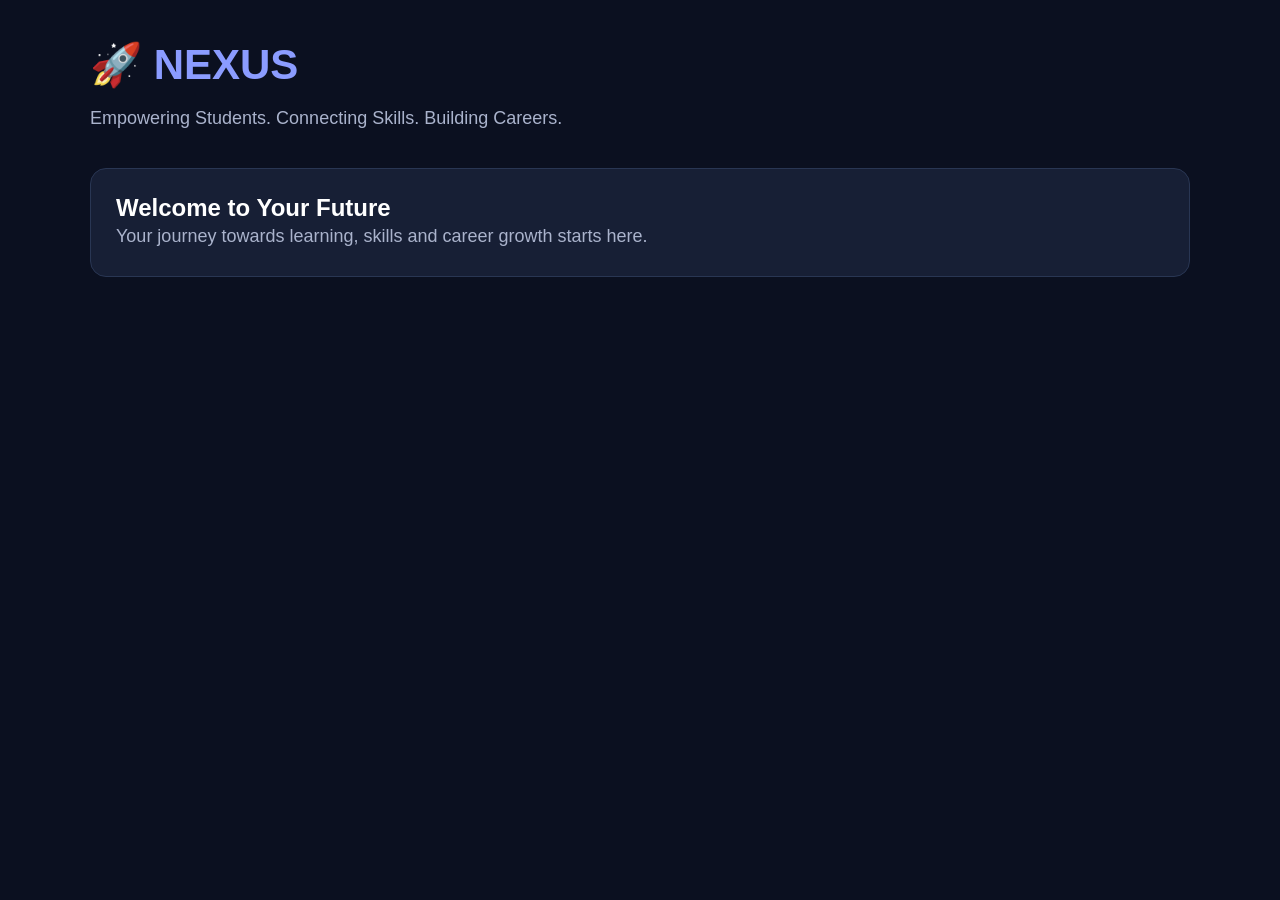
==== index.html @ 6cd409ce "feat: connect stylesheet and build dashboard layout Connect the external CSS stylesheet and create t" ====
<!DOCTYPE html>
<html lang="en">
<head>
    <meta charset="UTF-8">
    <meta name="viewport" content="width=device-width, initial-scale=1.0">
    <title>NEXUS | Student & Career Ecosystem</title>
    <link rel="stylesheet" href="style.css">
</head>
<body>

    <div class="container">
        <h1>🚀 NEXUS</h1>
        <p>Empowering Students. Connecting Skills. Building Careers.</p>

        <div class="card">
            <h2>Welcome to Your Future</h2>
            <p>Your journey towards learning, skills and career growth starts here.</p>
        </div>
    </div>

</body>
</html>
---- style.css ----
* {
    margin: 0;
    padding: 0;
    box-sizing: border-box;
}

body {
    font-family: Arial, sans-serif;
    background: #0b1020;
    color: #ffffff;
    min-height: 100vh;
    padding: 40px;
}

.container {
    max-width: 1100px;
    margin: auto;
}

h1 {
    font-size: 42px;
    color: #8b9cff;
    margin-bottom: 15px;
}

p {
    color: #aab3cc;
    font-size: 18px;
    line-height: 1.6;
}

.card {
    margin-top: 35px;
    padding: 25px;
    background: #171f35;
    border: 1px solid #293653;
    border-radius: 16px;
}
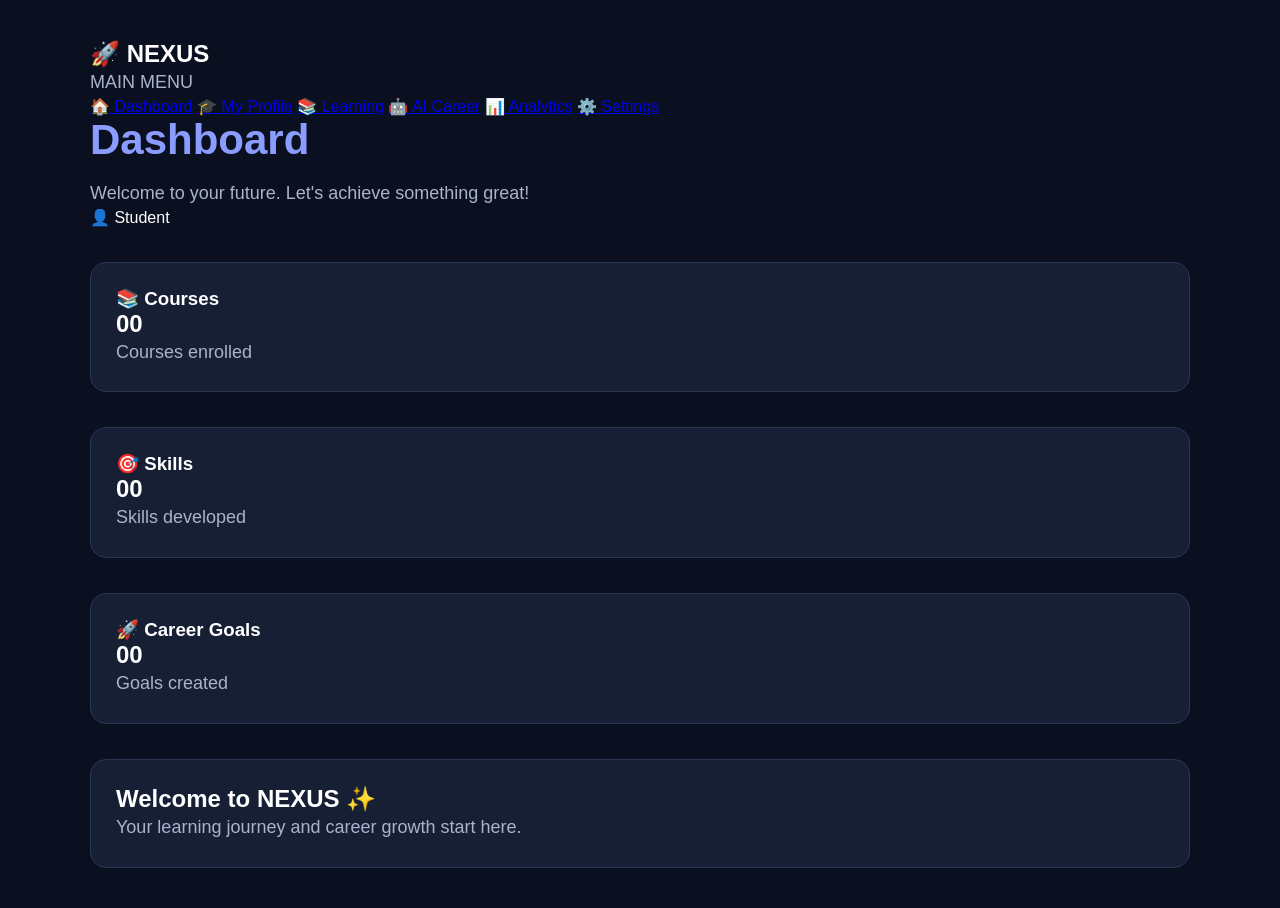
==== commit a7c12fc5: "feat: build premium NEXUS student dashboard interface 🚀 Created the main NEXUS dashboard interface w" ====
--- a/index.html
+++ b/index.html
@@ -4,20 +4,60 @@
 <head>
     <meta charset="UTF-8">
     <meta name="viewport" content="width=device-width, initial-scale=1.0">
-    <title>NEXUS | Student & Career Ecosystem</title>
+    <title>NEXUS | Smart Student Ecosystem</title>
     <link rel="stylesheet" href="style.css">
 </head>
 <body>
 
-    <div class="container">
-        <h1>🚀 NEXUS</h1>
-        <p>Empowering Students. Connecting Skills. Building Careers.</p>
+<div class="container">
 
-        <div class="card">
-            <h2>Welcome to Your Future</h2>
-            <p>Your journey towards learning, skills and career growth starts here.</p>
-        </div>
-    </div>
+    <aside class="sidebar">
+        <h2>🚀 NEXUS</h2>
+        <p class="menu-title">MAIN MENU</p>
+        <a class="active" href="#">🏠 Dashboard</a>
+        <a href="#">🎓 My Profile</a>
+        <a href="#">📚 Learning</a>
+        <a href="#">🤖 AI Career</a>
+        <a href="#">📊 Analytics</a>
+        <a href="#">⚙️ Settings</a>
+    </aside>
+
+    <main class="main-content">
+        <header>
+            <div>
+                <h1>Dashboard</h1>
+                <p>Welcome to your future. Let's achieve something great!</p>
+            </div>
+            <div class="profile">👤 Student</div>
+        </header>
+
+        <section class="cards">
+            <div class="card">
+                <h3>📚 Courses</h3>
+                <h2>00</h2>
+                <p>Courses enrolled</p>
+            </div>
+
+            <div class="card">
+                <h3>🎯 Skills</h3>
+                <h2>00</h2>
+                <p>Skills developed</p>
+            </div>
+
+            <div class="card">
+                <h3>🚀 Career Goals</h3>
+                <h2>00</h2>
+                <p>Goals created</p>
+            </div>
+        </section>
+
+        <section class="card welcome">
+            <h2>Welcome to NEXUS ✨</h2>
+            <p>Your learning journey and career growth start here.</p>
+        </section>
+    </main>
+
+</div>
 
 </body>
 </html>
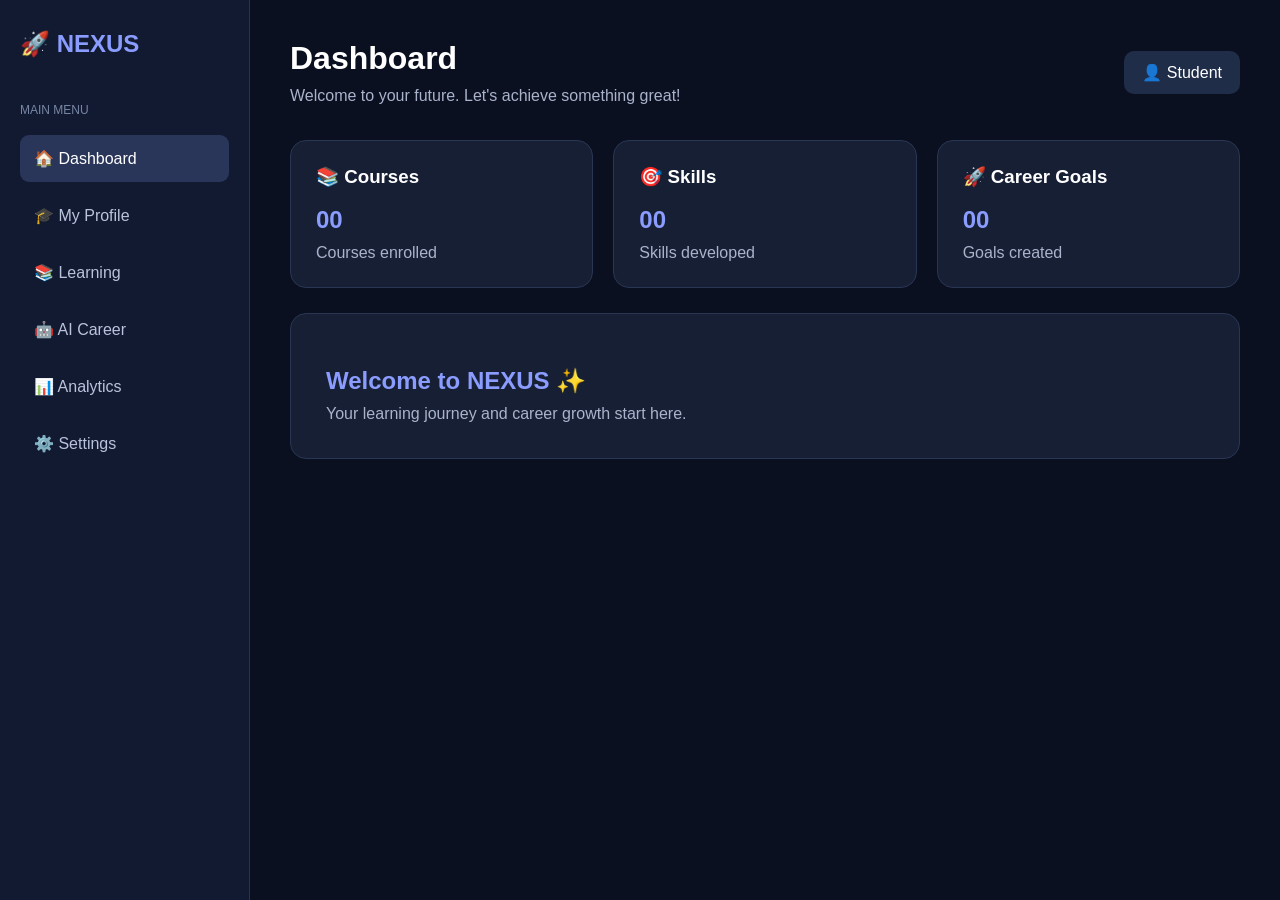
==== commit 2ed2e04d: "feat: integrate JavaScript engine with NEXUS dashboard 🚀 Connected the NEXUS interactive JavaScript " ====
--- a/index.html
+++ b/index.html
@@ -59,5 +59,6 @@
 
 </div>
 
+<script src="script.js"></script>
 </body>
 </html>
--- a/style.css
+++ b/style.css
@@ -6,34 +6,123 @@
 }
 
 body {
-    font-family: Arial, sans-serif;
     background: #0b1020;
     color: #ffffff;
+    font-family: Arial, sans-serif;
+}
+
+.container {
+    display: flex;
     min-height: 100vh;
+}
+
+.sidebar {
+    width: 250px;
+    background: #111a30;
+    padding: 30px 20px;
+    border-right: 1px solid #263451;
+}
+
+.sidebar h2 {
+    color: #8b9cff;
+    margin-bottom: 45px;
+}
+
+.menu-title {
+    color: #7886a5;
+    font-size: 12px;
+    margin-bottom: 18px;
+}
+
+.sidebar a {
+    display: block;
+    color: #b9c3dc;
+    text-decoration: none;
+    padding: 14px;
+    border-radius: 9px;
+    margin-bottom: 10px;
+}
+
+.sidebar a:hover,
+.sidebar a.active {
+    background: #29365a;
+    color: #ffffff;
+}
+
+.main-content {
+    flex: 1;
     padding: 40px;
 }
 
-.container {
-    max-width: 1100px;
-    margin: auto;
+header {
+    display: flex;
+    justify-content: space-between;
+    align-items: center;
+    margin-bottom: 35px;
+    gap: 20px;
 }
 
-h1 {
-    font-size: 42px;
-    color: #8b9cff;
-    margin-bottom: 15px;
+header p, .card p {
+    color: #aab3cc;
+    margin-top: 10px;
 }
 
-p {
-    color: #aab3cc;
-    font-size: 18px;
-    line-height: 1.6;
+header h1 {
+    font-size: 32px;
+}
+
+.profile {
+    background: #202d49;
+    padding: 12px 18px;
+    border-radius: 10px;
+}
+
+.cards {
+    display: grid;
+    grid-template-columns: repeat(3, 1fr);
+    gap: 20px;
 }
 
 .card {
-    margin-top: 35px;
-    padding: 25px;
     background: #171f35;
     border: 1px solid #293653;
     border-radius: 16px;
+    padding: 25px;
 }
+
+.card h2 {
+    color: #8b9cff;
+    margin-top: 18px;
+}
+
+.welcome {
+    margin-top: 25px;
+    padding: 35px;
+}
+
+@media (max-width: 800px) {
+    .container {
+        flex-direction: column;
+    }
+
+    .sidebar {
+        width: 100%;
+    }
+
+    .sidebar h2 {
+        margin-bottom: 20px;
+    }
+
+    .cards {
+        grid-template-columns: 1fr;
+    }
+
+    .main-content {
+        padding: 20px;
+    }
+
+    header {
+        align-items: flex-start;
+        flex-direction: column;
+    }
+}
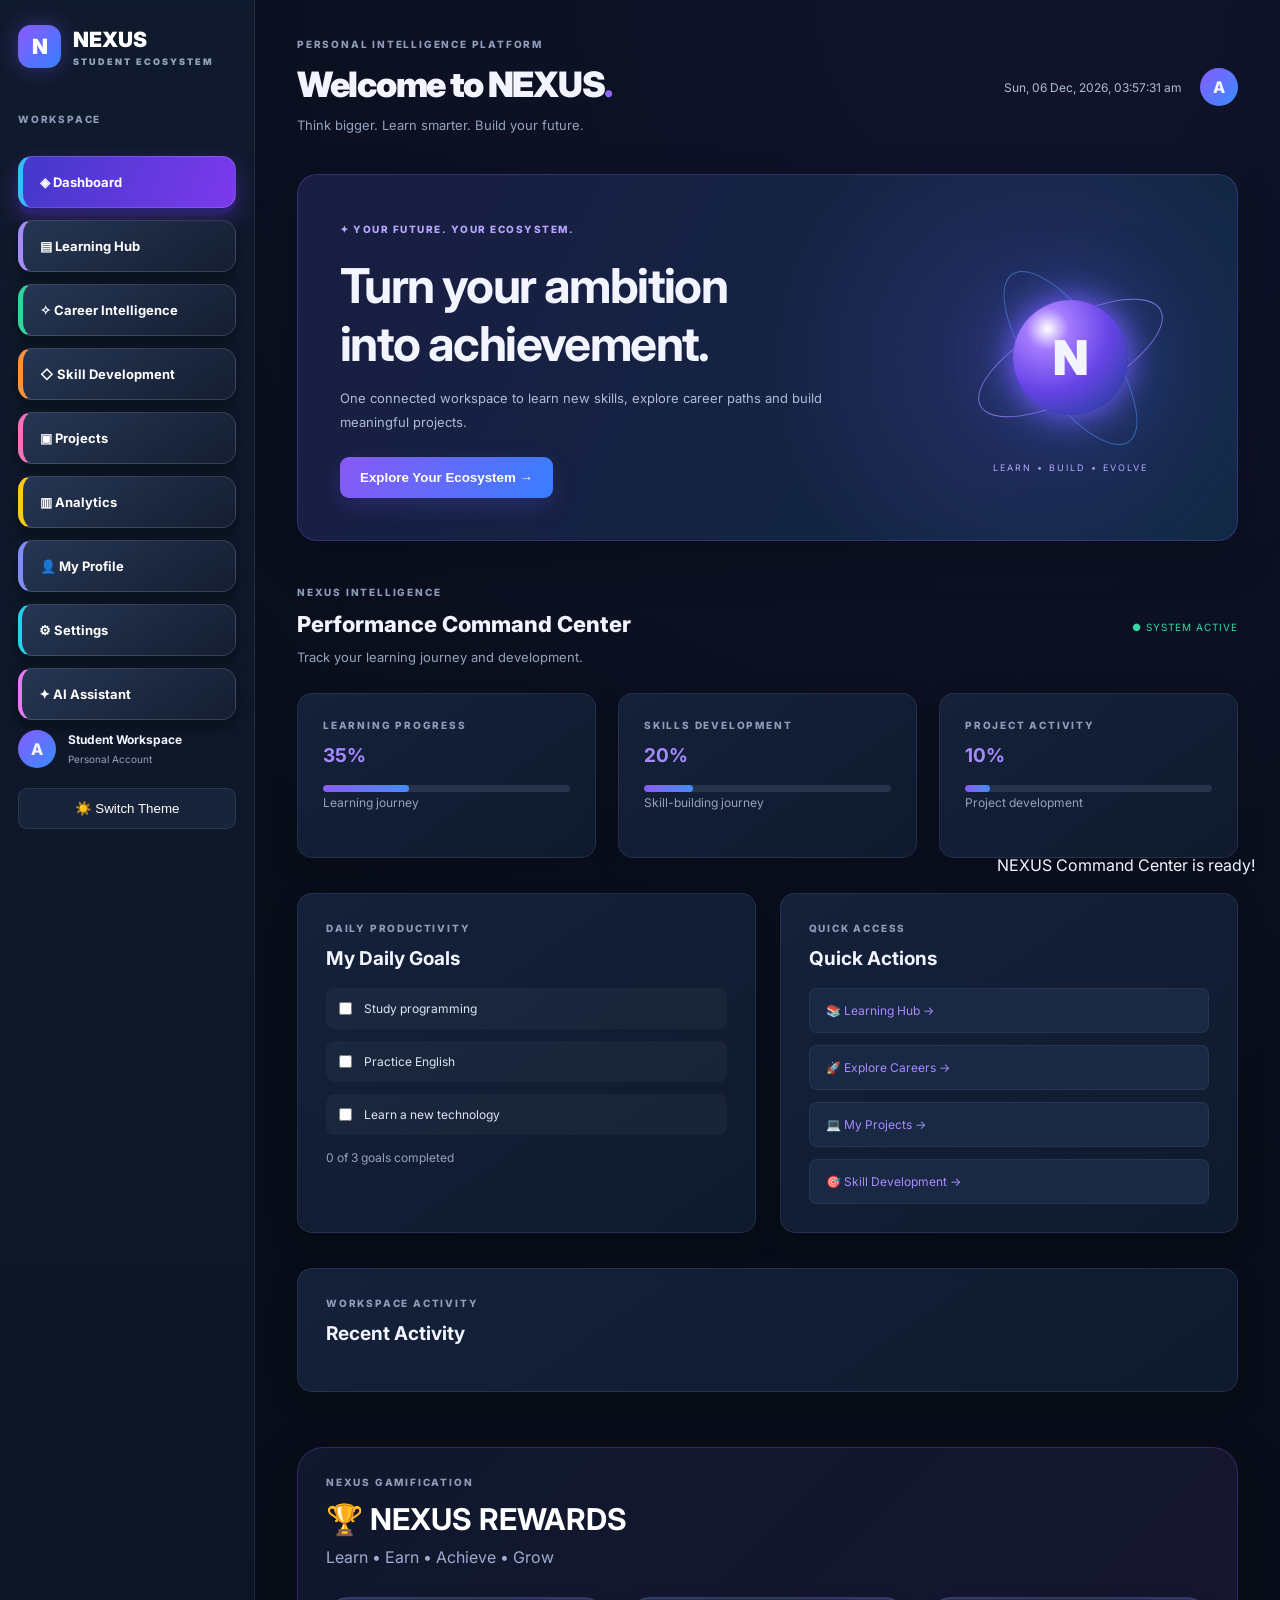
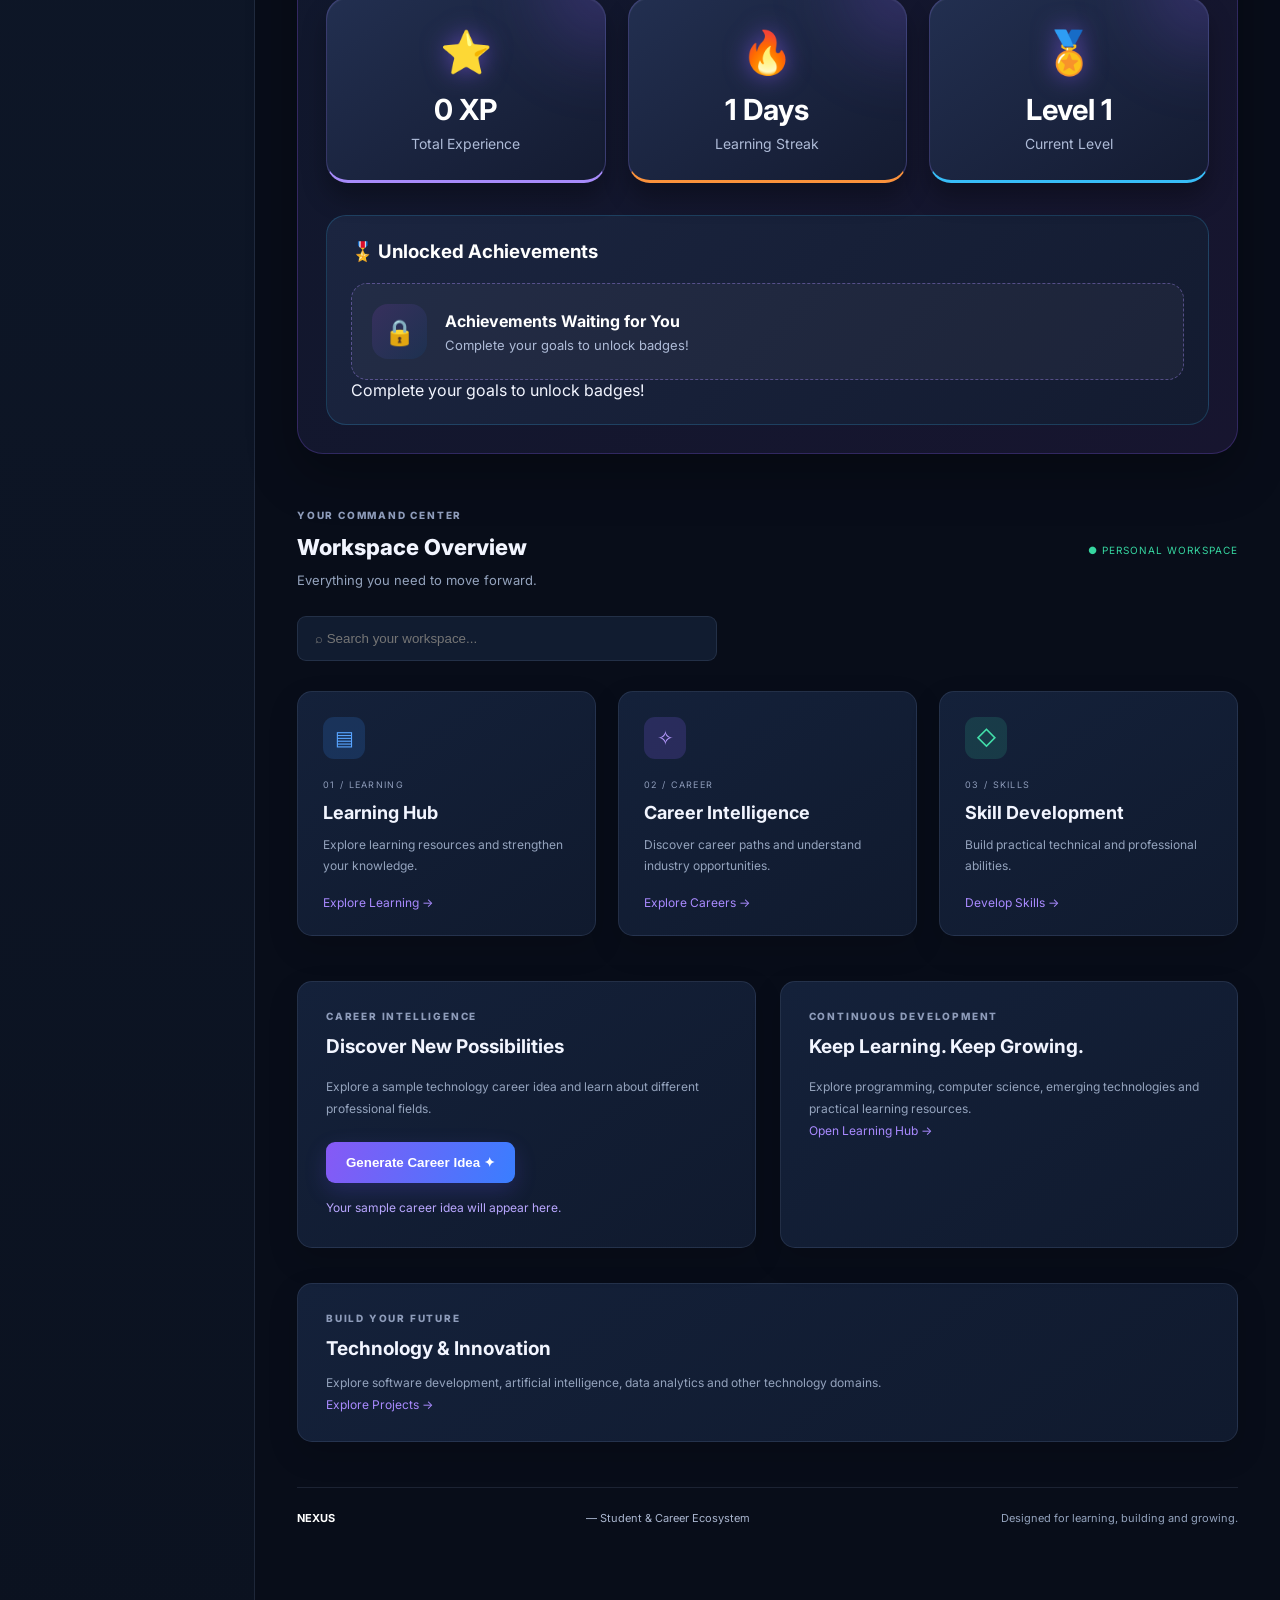
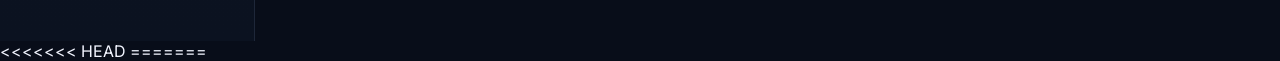
==== commit 97960b0d: "Update NEXUS Rewards Sections" ====
--- a/index.html
+++ b/index.html
@@ -4,60 +4,494 @@
 <head>
     <meta charset="UTF-8">
     <meta name="viewport" content="width=device-width, initial-scale=1.0">
-    <title>NEXUS | Smart Student Ecosystem</title>
+    <meta name="description" content="NEXUS - AI Student and Career Ecosystem">
+    <meta name="theme-color" content="#080d19">
+    <title>NEXUS | Student & Career Ecosystem</title>
+
     <link rel="stylesheet" href="style.css">
+    <link rel="preconnect" href="https://fonts.googleapis.com">
+    <link href="https://fonts.googleapis.com/css2?family=Inter:wght@400;500;600;700;800;900&display=swap" rel="stylesheet">
 </head>
+
 <body>
 
-<div class="container">
-
+<div class="app">
+
+    <!-- SIDEBAR -->
     <aside class="sidebar">
-        <h2>🚀 NEXUS</h2>
-        <p class="menu-title">MAIN MENU</p>
-        <a class="active" href="#">🏠 Dashboard</a>
-        <a href="#">🎓 My Profile</a>
-        <a href="#">📚 Learning</a>
-        <a href="#">🤖 AI Career</a>
-        <a href="#">📊 Analytics</a>
-        <a href="#">⚙️ Settings</a>
+
+        <a class="brand" href="index.html">
+            <span class="brand-icon">N</span>
+            <span>NEXUS<small>STUDENT ECOSYSTEM</small></span>
+        </a>
+
+        <p class="nav-label">WORKSPACE</p>
+
+        <nav>
+            <a class="active" href="index.html">◈ Dashboard</a>
+            <a href="learning.html">▤ Learning Hub</a>
+            <a href="career.html">✧ Career Intelligence</a>
+            <a href="goals.html">◇ Skill Development</a>
+            <a href="projects.html">▣ Projects</a>
+            <a href="analytics.html">▥ Analytics</a>
+            <a href="profile.html">👤 My Profile</a>
+            <a href="settings.html">⚙ Settings</a>
+            <a href="assistant.html">✦ AI Assistant</a>
+        </nav>
+
+        <div class="sidebar-bottom">
+
+            <div class="profile-mini">
+                <div class="avatar">A</div>
+                <div>
+                    <strong>Student Workspace</strong>
+                    <small>Personal Account</small>
+                </div>
+            </div>
+
+            <button id="themeToggle">☀️ Switch Theme</button>
+
+        </div>
     </aside>
 
-    <main class="main-content">
-        <header>
+
+    <!-- MAIN DASHBOARD -->
+    <main class="main-content" id="dashboard">
+
+        <!-- HEADER -->
+        <header class="topbar">
+
             <div>
-                <h1>Dashboard</h1>
-                <p>Welcome to your future. Let's achieve something great!</p>
-            </div>
-            <div class="profile">👤 Student</div>
+                <p class="eyebrow">PERSONAL INTELLIGENCE PLATFORM</p>
+                <h1>Welcome to NEXUS<span>.</span></h1>
+                <p class="subtitle">
+                    Think bigger. Learn smarter. Build your future.
+                </p>
+            </div>
+
+            <div class="top-actions">
+                <span id="nexusClock"></span>
+                <div class="avatar">A</div>
+            </div>
+
         </header>
 
+
+        <!-- HERO -->
+        <section class="hero">
+
+            <div class="hero-content">
+
+                <span class="hero-tag">
+                    ✦ YOUR FUTURE. YOUR ECOSYSTEM.
+                </span>
+
+                <h2>
+                    Turn your ambition<br>
+                    into achievement.
+                </h2>
+
+                <p>
+                    One connected workspace to learn new skills,
+                    explore career paths and build meaningful projects.
+                </p>
+
+                <button id="welcomeButton">
+                    Explore Your Ecosystem →
+                </button>
+
+            </div>
+
+            <div class="hero-art">
+                <div class="orbit orbit-one"></div>
+                <div class="orbit orbit-two"></div>
+                <div class="core">N</div>
+                <span class="orbit-label">
+                    LEARN • BUILD • EVOLVE
+                </span>
+            </div>
+
+        </section>
+
+
+        <!-- COMMAND CENTER -->
+        <section class="command-center" id="commandCenter">
+
+            <div class="section-heading">
+
+                <div>
+                    <p class="eyebrow">NEXUS INTELLIGENCE</p>
+                    <h2>Performance Command Center</h2>
+                    <p class="subtitle">
+                        Track your learning journey and development.
+                    </p>
+                </div>
+
+                <span class="live-status">
+                    ● SYSTEM ACTIVE
+                </span>
+
+            </div>
+
+
+            <!-- PERFORMANCE CARDS -->
+            <div class="performance-grid">
+
+                <article class="panel performance-card">
+
+                    <p class="eyebrow">LEARNING PROGRESS</p>
+
+                    <h2 id="learningProgress">35%</h2>
+
+                    <div class="progress-track">
+                        <div class="progress-fill"
+                             id="learningBar"
+                             style="width:35%">
+                        </div>
+                    </div>
+
+                    <p>Learning journey</p>
+
+                </article>
+
+
+                <article class="panel performance-card">
+
+                    <p class="eyebrow">SKILLS DEVELOPMENT</p>
+
+                    <h2 id="skillsProgress">20%</h2>
+
+                    <div class="progress-track">
+                        <div class="progress-fill"
+                             id="skillsBar"
+                             style="width:20%">
+                        </div>
+                    </div>
+
+                    <p>Skill-building journey</p>
+
+                </article>
+
+
+                <article class="panel performance-card">
+
+                    <p class="eyebrow">PROJECT ACTIVITY</p>
+
+                    <h2 id="projectProgress">10%</h2>
+
+                    <div class="progress-track">
+                        <div class="progress-fill"
+                             id="projectBar"
+                             style="width:10%">
+                        </div>
+                    </div>
+
+                    <p>Project development</p>
+
+                </article>
+
+            </div>
+
+
+            <!-- GOALS AND QUICK ACTIONS -->
+            <div class="content-grid">
+
+
+                <!-- DAILY GOALS -->
+                <article class="panel">
+
+                    <p class="eyebrow">DAILY PRODUCTIVITY</p>
+
+                    <h2>My Daily Goals</h2>
+
+                    <label class="goal-item">
+                        <input type="checkbox" class="nexus-goal">
+                        Study programming
+                    </label>
+
+                    <label class="goal-item">
+                        <input type="checkbox" class="nexus-goal">
+                        Practice English
+                    </label>
+
+                    <label class="goal-item">
+                        <input type="checkbox" class="nexus-goal">
+                        Learn a new technology
+                    </label>
+
+                    <p id="goalCounter">
+                        0 of 3 goals completed
+                    </p>
+
+                </article>
+
+
+                <!-- QUICK ACTIONS -->
+                <article class="panel">
+
+                    <p class="eyebrow">QUICK ACCESS</p>
+
+                    <h2>Quick Actions</h2>
+
+                    <div class="quick-actions">
+
+                        <a href="learning.html">
+                            📚 Learning Hub →
+                        </a>
+
+                        <a href="career.html">
+                            🚀 Explore Careers →
+                        </a>
+
+                        <a href="projects.html">
+                            💻 My Projects →
+                        </a>
+
+                        <a href="goals.html">
+                            🎯 Skill Development →
+                        </a>
+
+                    </div>
+
+                </article>
+
+            </div>
+
+
+            <!-- RECENT ACTIVITY -->
+            <article class="panel activity-panel">
+
+                <p class="eyebrow">WORKSPACE ACTIVITY</p>
+
+                <h2>Recent Activity</h2>
+
+                <ul id="activityList">
+                    <li>NEXUS dashboard opened</li>
+                    <li>Welcome to your productivity workspace</li>
+                </ul>
+
+            </article>
+<!-- NEXUS REWARDS 3D SECTION -->
+<section class="rewards-section">
+
+    <div class="rewards-heading">
+        <p class="eyebrow">NEXUS GAMIFICATION</p>
+        <h2>🏆 NEXUS REWARDS</h2>
+        <p>Learn • Earn • Achieve • Grow</p>
+    </div>
+<div class="reward-stats">
+
+    <article class="reward-card xp-stat">
+        <div class="reward-icon">⭐</div>
+        <h2>0 XP</h2>
+        <p>Total Experience</p>
+    </article>
+
+    <article class="reward-card streak-stat">
+        <div class="reward-icon">🔥</div>
+        <h2>2 Days</h2>
+        <p>Learning Streak</p>
+    </article>
+
+    <article class="reward-card level-stat">
+        <div class="reward-icon">🏅</div>
+        <h2>Level 1</h2>
+        <p>Current Level</p>
+    </article>
+
+</div>
+
+    <div class="unlocked-section">
+
+        <h3>🎖️ Unlocked Achievements</h3>
+
+        <div class="locked-achievement">
+            <div class="locked-icon">🔒</div>
+            <div>
+                <strong>Achievements Waiting for You</strong>
+                <p>Complete your goals to unlock badges!</p>
+            </div>
+        </div>
+
+    </div>
+
+</section>
+
+
+        <!-- WORKSPACE OVERVIEW -->
+        <section class="section-heading" id="analytics">
+
+            <div>
+                <p class="eyebrow">YOUR COMMAND CENTER</p>
+                <h2>Workspace Overview</h2>
+                <p class="subtitle">
+                    Everything you need to move forward.
+                </p>
+            </div>
+
+            <span class="live-status">
+                ● PERSONAL WORKSPACE
+            </span>
+
+        </section>
+
+
+        <!-- SEARCH -->
+        <input
+            type="search"
+            id="nexusSearch"
+            placeholder="⌕ Search your workspace..."
+        >
+
+
+        <!-- MAIN CARDS -->
         <section class="cards">
-            <div class="card">
-                <h3>📚 Courses</h3>
-                <h2>00</h2>
-                <p>Courses enrolled</p>
-            </div>
-
-            <div class="card">
-                <h3>🎯 Skills</h3>
-                <h2>00</h2>
-                <p>Skills developed</p>
-            </div>
-
-            <div class="card">
-                <h3>🚀 Career Goals</h3>
-                <h2>00</h2>
-                <p>Goals created</p>
-            </div>
+
+            <article class="card">
+
+                <div class="card-icon blue">▤</div>
+
+                <p>01 / LEARNING</p>
+
+                <h3>Learning Hub</h3>
+
+                <span>
+                    Explore learning resources and strengthen your knowledge.
+                </span>
+
+                <a href="learning.html">
+                    Explore Learning →
+                </a>
+
+            </article>
+
+
+            <article class="card">
+
+                <div class="card-icon purple">✧</div>
+
+                <p>02 / CAREER</p>
+
+                <h3>Career Intelligence</h3>
+
+                <span>
+                    Discover career paths and understand industry opportunities.
+                </span>
+
+                <a href="career.html">
+                    Explore Careers →
+                </a>
+
+            </article>
+
+
+            <article class="card">
+
+                <div class="card-icon green">◇</div>
+
+                <p>03 / SKILLS</p>
+
+                <h3>Skill Development</h3>
+
+                <span>
+                    Build practical technical and professional abilities.
+                </span>
+
+                <a href="goals.html">
+                    Develop Skills →
+                </a>
+
+            </article>
+
         </section>
 
-        <section class="card welcome">
-            <h2>Welcome to NEXUS ✨</h2>
-            <p>Your learning journey and career growth start here.</p>
+
+        <!-- CAREER AND LEARNING -->
+        <section class="content-grid">
+
+            <article class="panel" id="career">
+
+                <p class="eyebrow">CAREER INTELLIGENCE</p>
+
+                <h2>Discover New Possibilities</h2>
+
+                <p>
+                    Explore a sample technology career idea
+                    and learn about different professional fields.
+                </p>
+
+                <button id="careerButton">
+                    Generate Career Idea ✦
+                </button>
+
+                <div id="careerResult">
+                    Your sample career idea will appear here.
+                </div>
+
+            </article>
+
+
+            <article class="panel" id="learning">
+
+                <p class="eyebrow">CONTINUOUS DEVELOPMENT</p>
+
+                <h2>Keep Learning. Keep Growing.</h2>
+
+                <p>
+                    Explore programming, computer science,
+                    emerging technologies and practical learning resources.
+                </p>
+
+                <a href="learning.html">
+                    Open Learning Hub →
+                </a>
+
+            </article>
+
         </section>
+
+
+        <!-- SKILLS -->
+        <section class="panel skills-panel" id="skills">
+
+            <p class="eyebrow">BUILD YOUR FUTURE</p>
+
+            <h2>Technology & Innovation</h2>
+
+            <p>
+                Explore software development, artificial intelligence,
+                data analytics and other technology domains.
+            </p>
+
+            <a href="projects.html">
+                Explore Projects →
+            </a>
+
+        </section>
+
+
+        <!-- FOOTER -->
+        <footer>
+
+            <strong>NEXUS</strong>
+            — Student & Career Ecosystem
+
+            <span>
+                Designed for learning, building and growing.
+            </span>
+
+        </footer>
+
     </main>
 
 </div>
+
+<<<<<<< HEAD
+<script src="script.js"></script>
+=======
+
+<!-- NOTIFICATION -->
+<div id="nexusNotification"></div>
 
 <script src="script.js"></script>
 </body>
--- a/style.css
+++ b/style.css
@@ -1,128 +1,1396 @@
+
+/* ==========================================
+   NEXUS - ORIGINAL PREMIUM DASHBOARD
+========================================== */
+
+:root {
+    --bg: #080d19;
+    --sidebar: #0d1425;
+    --panel: #111c30;
+    --panel2: #14223a;
+    --purple: #8d65ff;
+    --blue: #398cff;
+    --green: #36d6a0;
+    --text: #f2f5ff;
+    --muted: #94a3bd;
+    --border: rgba(139, 158, 200, .15);
+}
 
 * {
+    box-sizing: border-box;
     margin: 0;
     padding: 0;
-    box-sizing: border-box;
+}
+
+html {
+    scroll-behavior: smooth;
 }
 
 body {
-    background: #0b1020;
-    color: #ffffff;
-    font-family: Arial, sans-serif;
-}
-
-.container {
+    font-family: 'Inter', sans-serif;
+    background:
+        radial-gradient(circle at 80% 0%, rgba(75, 66, 170, .13), transparent 35%),
+        #080d19;
+    color: var(--text);
+}
+
+/* MAIN APP */
+
+.app {
     display: flex;
     min-height: 100vh;
 }
 
+/* SIDEBAR */
+
 .sidebar {
-    width: 250px;
-    background: #111a30;
-    padding: 30px 20px;
-    border-right: 1px solid #263451;
-}
-
-.sidebar h2 {
-    color: #8b9cff;
+    width: 255px;
+    min-width: 255px;
+    min-height: 100vh;
+    background: linear-gradient(180deg, #101a2d, #0b1220);
+    border-right: 1px solid var(--border);
+    padding: 25px 18px;
+    display: flex;
+    flex-direction: column;
+}
+
+.brand {
+    display: flex;
+    align-items: center;
+    gap: 12px;
+    text-decoration: none;
+    color: white;
+    font-size: 21px;
+    font-weight: 900;
     margin-bottom: 45px;
 }
 
-.menu-title {
-    color: #7886a5;
+.brand small {
+    display: block;
+    font-size: 9px;
+    letter-spacing: 2px;
+    color: var(--muted);
+    margin-top: 4px;
+}
+
+.brand-icon {
+    width: 43px;
+    height: 43px;
+    display: grid;
+    place-items: center;
+    border-radius: 13px;
+    background: linear-gradient(135deg, #8c5aff, #347fff);
+    box-shadow: 0 0 22px rgba(130, 90, 255, .35);
+}
+
+.nav-label,
+.eyebrow {
+    font-size: 10px;
+    font-weight: 800;
+    letter-spacing: 1.8px;
+    color: #8e9cba;
+    margin-bottom: 13px;
+}
+
+.sidebar nav a {
+    display: block;
+    padding: 13px 14px;
+    margin-bottom: 7px;
+    border-radius: 9px;
+    color: #aab6cf;
+    font-size: 13px;
+    text-decoration: none;
+    transition: .25s;
+}
+
+.sidebar nav a:hover,
+.sidebar nav a.active {
+    background: linear-gradient(90deg, rgba(133, 91, 255, .22), rgba(57, 140, 255, .08));
+    color: white;
+}
+
+.sidebar-bottom {
+    margin-top: 0;
+    padding-top: 10px;
+}
+
+.profile-mini {
+    display: flex;
+    align-items: center;
+    gap: 12px;
+    margin-bottom: 20px;
+}
+
+.profile-mini strong {
+    display: block;
     font-size: 12px;
-    margin-bottom: 18px;
-}
-
-.sidebar a {
-    display: block;
-    color: #b9c3dc;
-    text-decoration: none;
-    padding: 14px;
+}
+
+.profile-mini small {
+    color: var(--muted);
+    font-size: 10px;
+}
+
+.avatar {
+    width: 38px;
+    height: 38px;
+    border-radius: 50%;
+    display: grid;
+    place-items: center;
+    background: linear-gradient(135deg, #875cff, #378cff);
+    font-weight: 800;
+}
+
+#themeToggle {
+    width: 100%;
+    padding: 12px;
+    border: 1px solid var(--border);
     border-radius: 9px;
-    margin-bottom: 10px;
-}
-
-.sidebar a:hover,
-.sidebar a.active {
-    background: #29365a;
-    color: #ffffff;
-}
+    color: white;
+    background: #18243a;
+}
+
+/* MAIN CONTENT */
 
 .main-content {
     flex: 1;
-    padding: 40px;
-}
-
-header {
+    min-width: 0;
+    padding: 38px 42px;
+}
+
+.topbar {
     display: flex;
     justify-content: space-between;
     align-items: center;
+    gap: 20px;
+    margin-bottom: 38px;
+}
+
+.topbar h1 {
+    font-size: clamp(25px, 3vw, 35px);
+    font-weight: 900;
+    letter-spacing: -1.3px;
+}
+
+.topbar h1 span {
+    color: var(--purple);
+}
+
+.subtitle {
+    color: var(--muted);
+    font-size: 13px;
+    margin-top: 9px;
+    line-height: 1.7;
+}
+
+.top-actions {
+    display: flex;
+    align-items: center;
+    gap: 18px;
+}
+
+#nexusClock {
+    color: #aebbd5;
+    font-size: 12px;
+}
+
+/* HERO */
+
+.hero {
+    display: flex;
+    align-items: center;
+    justify-content: space-between;
+    gap: 30px;
+    min-height: 315px;
+    padding: 42px;
+    margin-bottom: 45px;
+    border-radius: 20px;
+    border: 1px solid rgba(132, 106, 255, .25);
+    background:
+        radial-gradient(circle at 78% 50%, rgba(110, 80, 230, .22), transparent 35%),
+        linear-gradient(115deg, #191d42, #102944);
+    box-shadow: 0 18px 45px rgba(0, 0, 0, .22);
+}
+
+.hero-tag {
+    color: #bba6ff;
+    font-size: 10px;
+    font-weight: 800;
+    letter-spacing: 1.5px;
+}
+
+.hero h2 {
+    font-size: clamp(30px, 4vw, 48px);
+    line-height: 1.2;
+    margin: 20px 0 15px;
+    letter-spacing: -1.6px;
+}
+
+.hero-content p {
+    max-width: 510px;
+    color: #aebbd5;
+    font-size: 13px;
+    line-height: 1.8;
+}
+
+#welcomeButton,
+#careerButton {
+    margin-top: 23px;
+    padding: 13px 20px;
+    border: none;
+    border-radius: 9px;
+    color: white;
+    font-weight: 700;
+    background: linear-gradient(110deg, #8759f5, #397eff);
+    box-shadow: 0 8px 22px rgba(103, 83, 255, .2);
+}
+
+/* HERO ART */
+
+.hero-art {
+    position: relative;
+    width: 250px;
+    min-width: 220px;
+    height: 220px;
+    display: grid;
+    place-items: center;
+}
+
+.core {
+    width: 115px;
+    height: 115px;
+    border-radius: 50%;
+    display: grid;
+    place-items: center;
+    font-size: 48px;
+    font-weight: 900;
+    background: radial-gradient(circle at 30% 25%, #ffffff, #a47aff 18%, #6744e7 52%, #163d8b);
+    box-shadow: 0 0 30px #795bff, 0 0 75px rgba(68, 119, 255, .5);
+    animation: nexusFloat 4s ease-in-out infinite;
+    z-index: 2;
+}
+
+@keyframes nexusFloat {
+    0%, 100% { transform: translateY(0); }
+    50% { transform: translateY(-12px); }
+}
+
+.orbit {
+    position: absolute;
+    width: 205px;
+    height: 78px;
+    border: 1px solid rgba(161, 137, 255, .75);
+    border-radius: 50%;
+}
+
+.orbit-one {
+    transform: rotate(-28deg);
+}
+
+.orbit-two {
+    transform: rotate(55deg);
+    border-color: rgba(76, 159, 255, .55);
+}
+
+.orbit-label {
+    position: absolute;
+    bottom: -5px;
+    font-size: 9px;
+    letter-spacing: 2px;
+    color: #b8a9ff;
+}
+
+/* SECTION HEADINGS */
+
+.section-heading {
+    display: flex;
+    align-items: center;
+    justify-content: space-between;
+    gap: 20px;
+    margin: 35px 0 22px;
+}
+
+.section-heading h2 {
+    font-size: 22px;
+    font-weight: 800;
+}
+
+.live-status {
+    font-size: 10px;
+    color: var(--green);
+    letter-spacing: 1px;
+    white-space: nowrap;
+}
+
+/* PERFORMANCE GRID */
+
+.performance-grid {
+    display: grid;
+    grid-template-columns: repeat(3, minmax(0, 1fr));
+    gap: 20px;
+    margin-bottom: 28px;
+}
+
+.panel,
+.performance-card,
+.card {
+    background: linear-gradient(145deg, #14213a, #101a2e);
+    border: 1px solid var(--border);
+    border-radius: 15px;
+    box-shadow: 0 12px 30px rgba(0, 0, 0, .15);
+}
+
+.performance-card {
+    padding: 25px;
+    min-height: 165px;
+}
+
+.performance-card h2 {
+    font-size: 36px;
+    margin: 17px 0;
+    color: #a68aff;
+}
+
+.performance-card > p:last-child {
+    color: var(--muted);
+    font-size: 12px;
+}
+
+.progress-track {
+    height: 7px;
+    border-radius: 20px;
+    background: #26334c;
+    overflow: hidden;
+}
+
+.progress-fill {
+    height: 100%;
+    border-radius: inherit;
+    background: linear-gradient(90deg, #895bff, #438dff);
+}
+
+/* CONTENT GRID */
+
+.content-grid {
+    display: grid;
+    grid-template-columns: repeat(2, minmax(0, 1fr));
+    gap: 22px;
+    margin-bottom: 25px;
+}
+
+.content-grid > .panel {
+    padding: 25px;
+    min-width: 0;
+}
+
+.panel h2 {
+    font-size: 19px;
+    margin: 10px 0 18px;
+}
+
+.panel p:not(.eyebrow) {
+    color: var(--muted);
+    font-size: 12px;
+    line-height: 1.8;
+}
+
+/* GOALS */
+
+.goal-item {
+    display: flex;
+    align-items: center;
+    gap: 12px;
+    padding: 13px;
+    margin: 9px 0;
+    border-radius: 8px;
+    background: rgba(255, 255, 255, .035);
+    color: #dce4f5;
+    font-size: 12px;
+}
+
+.goal-item input {
+    accent-color: var(--purple);
+}
+
+/* QUICK ACTIONS */
+
+.quick-actions {
+    display: grid;
+    gap: 9px;
+}
+
+.quick-actions a {
+    display: block;
+    padding: 12px 14px;
+    background: #1a2943;
+    border: 1px solid rgba(150, 160, 200, .1);
+    border-radius: 8px;
+    color: #dbe4fa;
+    font-size: 12px;
+    text-decoration: none;
+    transition: .2s;
+}
+
+.quick-actions a:hover {
+    background: #28365a;
+    color: white;
+}
+
+/* ACTIVITY */
+
+.activity-panel {
+    padding: 25px;
     margin-bottom: 35px;
+}
+
+.activity-panel ul {
+    list-style: none;
+}
+
+.activity-panel li {
+    padding: 13px 5px;
+    color: #aebbd5;
+    font-size: 12px;
+    border-bottom: 1px solid var(--border);
+}
+
+/* WORKSPACE OVERVIEW */
+
+#nexusSearch {
+    width: 100%;
+    max-width: 420px;
+    padding: 14px 17px;
+    margin: 0 0 25px;
+    border-radius: 9px;
+    border: 1px solid var(--border);
+    outline: none;
+    background: #111c30;
+    color: white;
+}
+
+#nexusSearch:focus {
+    border-color: var(--purple);
+}
+
+.cards {
+    display: grid;
+    grid-template-columns: repeat(3, minmax(0, 1fr));
     gap: 20px;
-}
-
-header p, .card p {
-    color: #aab3cc;
-    margin-top: 10px;
-}
-
-header h1 {
-    font-size: 32px;
-}
-
-.profile {
-    background: #202d49;
-    padding: 12px 18px;
-    border-radius: 10px;
-}
-
-.cards {
-    display: grid;
-    grid-template-columns: repeat(3, 1fr);
-    gap: 20px;
+    margin-bottom: 30px;
 }
 
 .card {
-    background: #171f35;
-    border: 1px solid #293653;
-    border-radius: 16px;
     padding: 25px;
-}
-
-.card h2 {
-    color: #8b9cff;
-    margin-top: 18px;
-}
-
-.welcome {
-    margin-top: 25px;
-    padding: 35px;
-}
-
-@media (max-width: 800px) {
-    .container {
+    min-height: 245px;
+    display: flex;
+    flex-direction: column;
+    align-items: flex-start;
+}
+
+.card-icon {
+    width: 42px;
+    height: 42px;
+    display: grid;
+    place-items: center;
+    border-radius: 11px;
+    font-size: 20px;
+    margin-bottom: 20px;
+}
+
+.card-icon.blue {
+    background: rgba(57, 140, 255, .17);
+    color: #58a4ff;
+}
+
+.card-icon.purple {
+    background: rgba(141, 101, 255, .18);
+    color: #b69aff;
+}
+
+.card-icon.green {
+    background: rgba(54, 214, 160, .15);
+    color: #43dfaa;
+}
+
+.card > p {
+    color: #8e9cba;
+    font-size: 9px;
+    letter-spacing: 1.3px;
+}
+
+.card h3 {
+    font-size: 18px;
+    margin: 12px 0;
+}
+
+.card span {
+    color: var(--muted);
+    font-size: 12px;
+    line-height: 1.7;
+}
+
+.card a,
+.panel a {
+    color: #a98aff;
+    font-size: 12px;
+    text-decoration: none;
+    margin-top: auto;
+    padding-top: 18px;
+}
+
+/* CAREER AND LEARNING */
+
+#career,
+#learning {
+    min-height: 225px;
+}
+
+#careerResult {
+    margin-top: 15px;
+    color: #b9a7ff;
+    font-size: 12px;
+    line-height: 1.7;
+}
+
+/* SKILLS */
+
+.skills-panel {
+    padding: 28px;
+    margin-bottom: 35px;
+}
+
+.skills-panel h2 {
+    margin: 12px 0;
+}
+
+/* FOOTER */
+
+footer {
+    display: flex;
+    justify-content: space-between;
+    flex-wrap: wrap;
+    gap: 12px;
+    padding: 23px 0;
+    border-top: 1px solid var(--border);
+    color: #aab6cf;
+    font-size: 11px;
+}
+
+footer strong {
+    color: white;
+}
+
+footer span {
+    color: var(--muted);
+}
+
+/* NOTIFICATION */
+
+#nexusNotification {
+    position: fixed;
+    bottom: 25px;
+    right: 25px;
+    z-index: 999;
+}
+
+/* HOVER EFFECTS */
+
+.panel,
+.card,
+.performance-card {
+    transition: transform .25s ease, border-color .25s ease;
+}
+
+.panel:hover,
+.card:hover,
+.performance-card:hover {
+    transform: translateY(-4px);
+    border-color: rgba(141, 101, 255, .4);
+}
+
+/* RESPONSIVE */
+
+@media (max-width: 1100px) {
+    .main-content {
+        padding: 28px;
+    }
+
+    .sidebar {
+        width: 225px;
+        min-width: 225px;
+    }
+}
+
+@media (max-width: 850px) {
+    .performance-grid,
+    .cards {
+        grid-template-columns: repeat(2, minmax(0, 1fr));
+    }
+
+    .hero {
+        padding: 28px;
+    }
+}
+
+@media (max-width: 650px) {
+    .app {
         flex-direction: column;
     }
 
     .sidebar {
         width: 100%;
-    }
-
-    .sidebar h2 {
-        margin-bottom: 20px;
-    }
-
+        min-width: 0;
+        min-height: auto;
+    }
+
+    .sidebar nav {
+        display: flex;
+        flex-wrap: wrap;
+        gap: 5px;
+    }
+
+    .sidebar nav a {
+        margin: 0;
+        font-size: 11px;
+    }
+
+    .sidebar-bottom {
+        margin-top: 20px;
+    }
+
+    .main-content {
+        padding: 20px 15px;
+    }
+
+    .topbar {
+        align-items: flex-start;
+    }
+
+    .hero {
+        flex-direction: column;
+        align-items: flex-start;
+        padding: 25px;
+    }
+
+    .hero-art {
+        align-self: center;
+    }
+
+    .performance-grid,
+    .content-grid,
     .cards {
         grid-template-columns: 1fr;
     }
 
-    .main-content {
-        padding: 20px;
-    }
-
-    header {
+    .section-heading {
         align-items: flex-start;
         flex-direction: column;
     }
-}
+
+    footer {
+        flex-direction: column;
+    }
+}
+
+@media (prefers-reduced-motion: reduce) {
+    .core {
+        animation: none;
+    }
+
+    html {
+        scroll-behavior: auto;
+    }
+}
+
+/* NEXUS - DASHBOARD SPACING FIX */
+
+.main-content {
+    display: block;
+    min-width: 0;
+}
+
+.command-center {
+    display: block;
+    width: 100%;
+    margin: 45px 0 55px;
+}
+
+.section-heading {
+    display: flex;
+    justify-content: space-between;
+    align-items: center;
+    margin: 40px 0 22px;
+}
+
+.performance-grid {
+    display: grid;
+    grid-template-columns: repeat(3, minmax(0, 1fr));
+    gap: 22px;
+    margin: 25px 0 35px;
+}
+
+.content-grid {
+    display: grid;
+    grid-template-columns: repeat(2, minmax(0, 1fr));
+    gap: 24px;
+    margin: 35px 0;
+    align-items: stretch;
+}
+
+.content-grid > .panel {
+    min-width: 0;
+    padding: 28px;
+}
+
+.goal-item {
+    display: flex;
+    align-items: center;
+    gap: 12px;
+    margin: 12px 0;
+    padding: 13px;
+}
+
+.quick-actions {
+    display: flex;
+    flex-direction: column;
+    gap: 12px;
+}
+
+.quick-actions a {
+    display: block;
+    margin: 0;
+    padding: 14px 16px;
+}
+
+.activity-panel {
+    display: block;
+    width: 100%;
+    margin: 35px 0 55px;
+    padding: 28px;
+}
+
+#analytics {
+    margin-top: 55px;
+}
+
+#nexusSearch {
+    display: block;
+    margin: 25px 0 30px;
+}
+
+.cards {
+    display: grid;
+    grid-template-columns: repeat(3, minmax(0, 1fr));
+    gap: 22px;
+    margin: 25px 0 45px;
+}
+
+.card {
+    min-width: 0;
+}
+
+.skills-panel {
+    margin: 35px 0;
+}
+
+footer {
+    margin-top: 45px;
+}
+
+@media (max-width: 850px) {
+    .performance-grid,
+    .cards {
+        grid-template-columns: repeat(2, minmax(0, 1fr));
+    }
+}
+
+@media (max-width: 650px) {
+    .performance-grid,
+    .content-grid,
+    .cards {
+        grid-template-columns: 1fr;
+    }
+
+    .section-heading {
+        align-items: flex-start;
+        flex-direction: column;
+        gap: 12px;
+    }
+}
+
+/* =================================
+   NEXUS PREMIUM 3D XP REWARDS
+================================= */
+
+.xp-section {
+    margin: 55px 0;
+    padding: 10px 0;
+}
+
+.xp-heading {
+    margin-bottom: 25px;
+}
+
+.xp-heading h2 {
+    font-size: 28px;
+    margin: 8px 0;
+}
+
+.xp-heading > p:last-child {
+    color: #9ca9c4;
+}
+
+.xp-card {
+    display: grid;
+    grid-template-columns: repeat(2, minmax(0, 1fr));
+    gap: 22px;
+    padding: 25px;
+    border: 1px solid rgba(130, 110, 255, .3);
+    border-radius: 24px;
+    background: linear-gradient(135deg, #151d36, #101629);
+    box-shadow: 0 20px 45px rgba(0, 0, 0, .35);
+}
+
+.xp-top,
+.xp-progress-info,
+.xp-progress-track,
+.xp-achievements {
+    grid-column: 1 / -1;
+}
+
+.xp-top {
+    display: flex;
+    justify-content: space-between;
+    align-items: center;
+    padding: 22px;
+    border-radius: 18px;
+    background: linear-gradient(135deg, #34236d, #173c69);
+}
+
+.xp-label,
+.xp-level span {
+    color: #c5c9ff;
+    font-size: 12px;
+    letter-spacing: 2px;
+}
+
+.xp-top h2 {
+    color: white;
+    font-size: 38px;
+    margin: 10px 0 0;
+}
+
+.xp-level {
+    text-align: center;
+    padding: 15px 22px;
+    border-radius: 16px;
+    background: rgba(255,255,255,.12);
+}
+
+.xp-level strong {
+    display: block;
+    color: #fff;
+    font-size: 30px;
+}
+
+.xp-progress-info {
+    display: flex;
+    justify-content: space-between;
+    gap: 10px;
+    color: #dce4ff;
+}
+
+.xp-progress-track {
+    height: 13px;
+    border-radius: 20px;
+    background: #303b56;
+    overflow: hidden;
+}
+
+.xp-progress-fill {
+    width: 62.5%;
+    height: 100%;
+    border-radius: 20px;
+    background: linear-gradient(90deg, #8b5cf6, #38bdf8);
+    box-shadow: 0 0 15px #8b5cf6;
+}
+
+.xp-achievements {
+    padding-top: 12px;
+}
+
+.xp-achievements h3 {
+    color: white;
+    margin-bottom: 18px;
+}
+
+.xp-badges {
+    display: grid;
+    grid-template-columns: repeat(3, minmax(0, 1fr));
+    gap: 18px;
+}
+
+.xp-badge {
+    display: flex;
+    flex-direction: column;
+    align-items: center;
+    text-align: center;
+    gap: 9px;
+    padding: 24px 12px;
+    min-width: 0;
+    border: 1px solid rgba(139, 92, 246, .3);
+    border-radius: 18px;
+    background: linear-gradient(145deg, #202c4b, #151c31);
+    box-shadow: 0 12px 25px rgba(0,0,0,.25);
+    transition: transform .3s, box-shadow .3s;
+}
+
+.xp-badge:hover {
+    transform: translateY(-9px) perspective(700px) rotateX(5deg);
+    box-shadow: 0 18px 30px rgba(110, 75, 255, .25);
+}
+
+.xp-badge span {
+    font-size: 36px;
+}
+
+.xp-badge strong {
+    color: white;
+}
+
+.xp-badge small {
+    color: #aab7d2;
+}
+
+@media (max-width: 650px) {
+    .xp-card {
+        grid-template-columns: 1fr;
+        padding: 15px;
+    }
+
+    .xp-badges {
+        grid-template-columns: 1fr;
+    }
+
+    .xp-top h2 {
+        font-size: 28px;
+    }
+}
+
+/* =====================================
+   NEXUS REWARDS - PREMIUM 3D DESIGN
+===================================== */
+
+.rewards-section {
+    width: 100%;
+    margin: 55px 0;
+    padding: 28px;
+    border-radius: 26px;
+    background: linear-gradient(135deg, #10182d, #17152f);
+    border: 1px solid rgba(139, 92, 246, 0.25);
+    box-shadow: 0 20px 50px rgba(0, 0, 0, 0.3);
+}
+
+.rewards-heading {
+    margin-bottom: 30px;
+}
+
+.rewards-heading h2 {
+    color: #ffffff;
+    font-size: 30px;
+    margin: 10px 0;
+}
+
+.rewards-heading > p:last-child {
+    color: #9eacd0;
+}
+
+/* ACHIEVEMENT TITLE */
+
+.achievement-title {
+    color: #ffffff;
+    font-size: 21px;
+    margin-bottom: 20px;
+}
+
+/* THREE SEPARATE CARDS */
+
+.reward-stats {
+    display: grid;
+    grid-template-columns: repeat(3, minmax(0, 1fr));
+    gap: 22px;
+    margin-bottom: 32px;
+}
+
+.reward-card {
+    position: relative;
+    overflow: hidden;
+    min-width: 0;
+    padding: 28px 20px;
+    border-radius: 22px;
+    text-align: center;
+    background: linear-gradient(145deg, #222f50, #141b31);
+    border: 1px solid rgba(150, 130, 255, 0.25);
+    box-shadow:
+        0 15px 25px rgba(0, 0, 0, 0.3),
+        inset 0 1px 1px rgba(255, 255, 255, 0.08);
+    transform-style: preserve-3d;
+    transition: transform 0.35s ease, box-shadow 0.35s ease;
+}
+
+.reward-card::before {
+    content: "";
+    position: absolute;
+    width: 130px;
+    height: 130px;
+    top: -75px;
+    right: -65px;
+    background: rgba(139, 92, 246, 0.2);
+    filter: blur(35px);
+    border-radius: 50%;
+}
+
+.reward-card:hover {
+    transform: perspective(800px) translateY(-10px) rotateX(5deg);
+    box-shadow: 0 25px 40px rgba(92, 75, 220, 0.25);
+}
+
+.reward-icon {
+    font-size: 42px;
+    margin-bottom: 15px;
+    filter: drop-shadow(0 0 12px rgba(139, 92, 246, 0.6));
+}
+
+.reward-card h2 {
+    color: #ffffff;
+    font-size: 29px;
+    margin: 8px 0;
+}
+
+.reward-card p {
+    color: #aebbd7;
+    font-size: 14px;
+}
+
+/* DIFFERENT CARD GLOW */
+
+.xp-stat {
+    border-bottom: 3px solid #a78bfa;
+}
+
+.streak-stat {
+    border-bottom: 3px solid #fb923c;
+}
+
+.level-stat {
+    border-bottom: 3px solid #38bdf8;
+}
+
+/* UNLOCKED ACHIEVEMENTS */
+
+.unlocked-section {
+    padding: 24px;
+    border-radius: 20px;
+    background: linear-gradient(135deg, #1b2540, #131b30);
+    border: 1px solid rgba(56, 189, 248, 0.2);
+}
+
+.unlocked-section h3 {
+    color: #ffffff;
+    margin-bottom: 20px;
+}
+
+.locked-achievement {
+    display: flex;
+    align-items: center;
+    gap: 18px;
+    padding: 20px;
+    border-radius: 16px;
+    background: rgba(255, 255, 255, 0.04);
+    border: 1px dashed rgba(167, 139, 250, 0.4);
+}
+
+.locked-icon {
+    width: 55px;
+    height: 55px;
+    display: grid;
+    place-items: center;
+    flex-shrink: 0;
+    border-radius: 16px;
+    font-size: 25px;
+    background: linear-gradient(135deg, #37305d, #1d3150);
+}
+
+.locked-achievement strong {
+    color: #ffffff;
+}
+
+.locked-achievement p {
+    color: #aebbd7;
+    margin-top: 6px;
+    font-size: 13px;
+}
+
+/* RESPONSIVE DESIGN */
+
+@media (max-width: 700px) {
+    .reward-stats {
+        grid-template-columns: 1fr;
+    }
+
+    .rewards-section {
+        padding: 18px;
+    }
+
+    .rewards-heading h2 {
+        font-size: 24px;
+    }
+}
+
+/* =================================
+   NEXUS COLORFUL MAIN MENU
+================================= */
+
+.sidebar nav {
+    display: flex;
+    flex-direction: column;
+    gap: 12px;
+    margin-top: 20px;
+}
+
+.sidebar nav a {
+    display: flex;
+    align-items: center;
+    width: 100%;
+    min-height: 48px;
+    padding: 13px 16px;
+    border-radius: 13px;
+    color: #dbeafe;
+    text-decoration: none;
+    font-weight: 600;
+    border: 1px solid transparent;
+    background: linear-gradient(110deg, #17243d, #1b1b36);
+    transition: all 0.3s ease;
+    box-shadow: 0 5px 12px rgba(0,0,0,0.2);
+}
+
+/* DIFFERENT COLORS */
+
+.sidebar nav a:nth-child(1) {
+    border-left: 4px solid #38bdf8;
+}
+
+.sidebar nav a:nth-child(2) {
+    border-left: 4px solid #a78bfa;
+}
+
+.sidebar nav a:nth-child(3) {
+    border-left: 4px solid #34d399;
+}
+
+.sidebar nav a:nth-child(4) {
+    border-left: 4px solid #fb923c;
+}
+
+.sidebar nav a:nth-child(5) {
+    border-left: 4px solid #f472b6;
+}
+
+.sidebar nav a:nth-child(6) {
+    border-left: 4px solid #facc15;
+}
+
+.sidebar nav a:nth-child(7) {
+    border-left: 4px solid #818cf8;
+}
+
+/* HOVER 3D EFFECT */
+
+.sidebar nav a:hover {
+    transform: translateX(7px);
+    background: linear-gradient(110deg, #26385d, #292448);
+    box-shadow: 0 8px 22px rgba(99,102,241,0.25);
+    border-color: rgba(167,139,250,0.35);
+    color: #ffffff;
+}
+
+/* ACTIVE MENU */
+
+.sidebar nav a.active {
+    background: linear-gradient(110deg, #4338ca, #6d28d9);
+    color: #ffffff;
+    box-shadow: 0 8px 22px rgba(109,40,217,0.35);
+}
+
+/* =====================================
+   NEXUS GLOBAL SIDEBAR - 3D COLORFUL
+===================================== */
+
+.sidebar nav {
+    display: flex;
+    flex-direction: column;
+    gap: 11px;
+    margin-top: 18px;
+}
+
+.sidebar nav a {
+    display: flex;
+    align-items: center;
+    width: 100%;
+    min-height: 48px;
+    padding: 13px 16px;
+    border-radius: 13px;
+    text-decoration: none;
+    color: #e2e8f0;
+    font-weight: 600;
+    background: linear-gradient(120deg, #19243c, #20203c);
+    border: 1px solid rgba(255,255,255,.06);
+    box-shadow: 0 5px 12px rgba(0,0,0,.2);
+    transition: all .3s ease;
+}
+
+/* COLORFUL MENU ITEMS */
+
+.sidebar nav a:nth-child(1) {
+    border-left: 4px solid #38bdf8;
+}
+
+.sidebar nav a:nth-child(2) {
+    border-left: 4px solid #a78bfa;
+}
+
+.sidebar nav a:nth-child(3) {
+    border-left: 4px solid #34d399;
+}
+
+.sidebar nav a:nth-child(4) {
+    border-left: 4px solid #fb923c;
+}
+
+.sidebar nav a:nth-child(5) {
+    border-left: 4px solid #f472b6;
+}
+
+.sidebar nav a:nth-child(6) {
+    border-left: 4px solid #facc15;
+}
+
+.sidebar nav a:nth-child(7) {
+    border-left: 4px solid #818cf8;
+}
+
+.sidebar nav a:nth-child(8) {
+    border-left: 4px solid #22d3ee;
+}
+
+.sidebar nav a:nth-child(9) {
+    border-left: 4px solid #e879f9;
+}
+
+/* 3D HOVER */
+
+.sidebar nav a:hover {
+    transform: translateX(6px) translateY(-2px);
+    background: linear-gradient(120deg, #303f65, #35275c);
+    box-shadow: 0 10px 22px rgba(99,102,241,.25);
+    color: #ffffff;
+}
+
+/* ACTIVE PAGE */
+
+.sidebar nav a.active {
+    background: linear-gradient(120deg, #4338ca, #7c3aed);
+    color: #ffffff;
+    box-shadow: 0 8px 24px rgba(124,58,237,.35);
+    border-color: rgba(255,255,255,.15);
+}
+
+/* NEXUS MAIN MENU COLORFUL LINE BY LINE */
+
+.sidebar nav {
+    display: flex !important;
+    flex-direction: column !important;
+    gap: 12px !important;
+    width: 100%;
+}
+
+.sidebar nav a {
+    display: flex !important;
+    width: 100% !important;
+    min-height: 50px;
+    align-items: center;
+    padding: 14px 17px !important;
+    margin: 0 !important;
+    border-radius: 14px !important;
+    color: #ffffff !important;
+    background: #19243b !important;
+    text-decoration: none !important;
+    font-weight: 700;
+    border: 1px solid rgba(255,255,255,.08);
+    box-shadow: 0 6px 15px rgba(0,0,0,.25);
+    transition: .3s ease;
+}
+
+.sidebar nav a:nth-child(1) { border-left: 5px solid #38bdf8 !important; }
+.sidebar nav a:nth-child(2) { border-left: 5px solid #a78bfa !important; }
+.sidebar nav a:nth-child(3) { border-left: 5px solid #34d399 !important; }
+.sidebar nav a:nth-child(4) { border-left: 5px solid #fb923c !important; }
+.sidebar nav a:nth-child(5) { border-left: 5px solid #f472b6 !important; }
+.sidebar nav a:nth-child(6) { border-left: 5px solid #facc15 !important; }
+.sidebar nav a:nth-child(7) { border-left: 5px solid #818cf8 !important; }
+
+.sidebar nav a:hover {
+    transform: translateX(7px) translateY(-2px);
+    background: #303c5d !important;
+    box-shadow: 0 10px 25px rgba(99,102,241,.3);
+}
+
+.sidebar nav a.active {
+    background: linear-gradient(110deg,#4338ca,#7c3aed) !important;
+    box-shadow: 0 8px 22px rgba(124,58,237,.4);
+}
+
+/* NEXUS MAIN MENU - COLORFUL 3D DESIGN */
+
+.sidebar nav {
+    display: flex !important;
+    flex-direction: column !important;
+    gap: 12px !important;
+    width: 100%;
+}
+
+.sidebar nav a {
+    display: flex !important;
+    align-items: center;
+    width: 100%;
+    min-height: 52px;
+    padding: 14px 17px !important;
+    margin: 0 !important;
+    border-radius: 14px !important;
+    color: #ffffff !important;
+    background: linear-gradient(145deg, #263653, #151e32) !important;
+    text-decoration: none !important;
+    font-weight: 700;
+    border: 1px solid rgba(255,255,255,.12);
+    box-shadow: 0 6px 0 #0b1220, 0 9px 16px rgba(0,0,0,.35);
+    transition: all .3s ease;
+}
+
+.sidebar nav a:nth-child(1) { border-left: 5px solid #38bdf8 !important; }
+.sidebar nav a:nth-child(2) { border-left: 5px solid #a78bfa !important; }
+.sidebar nav a:nth-child(3) { border-left: 5px solid #34d399 !important; }
+.sidebar nav a:nth-child(4) { border-left: 5px solid #fb923c !important; }
+.sidebar nav a:nth-child(5) { border-left: 5px solid #f472b6 !important; }
+.sidebar nav a:nth-child(6) { border-left: 5px solid #facc15 !important; }
+.sidebar nav a:nth-child(7) { border-left: 5px solid #818cf8 !important; }
+
+.sidebar nav a:hover {
+    transform: translateY(-4px) translateX(5px);
+    background: linear-gradient(145deg, #493b87, #253b61) !important;
+    box-shadow: 0 9px 0 #11142b, 0 14px 25px rgba(99,102,241,.35);
+}
+
+.sidebar nav a.active {
+    background: linear-gradient(110deg, #4338ca, #7c3aed) !important;
+    box-shadow: 0 6px 0 #29206e, 0 10px 22px rgba(124,58,237,.4);
+}
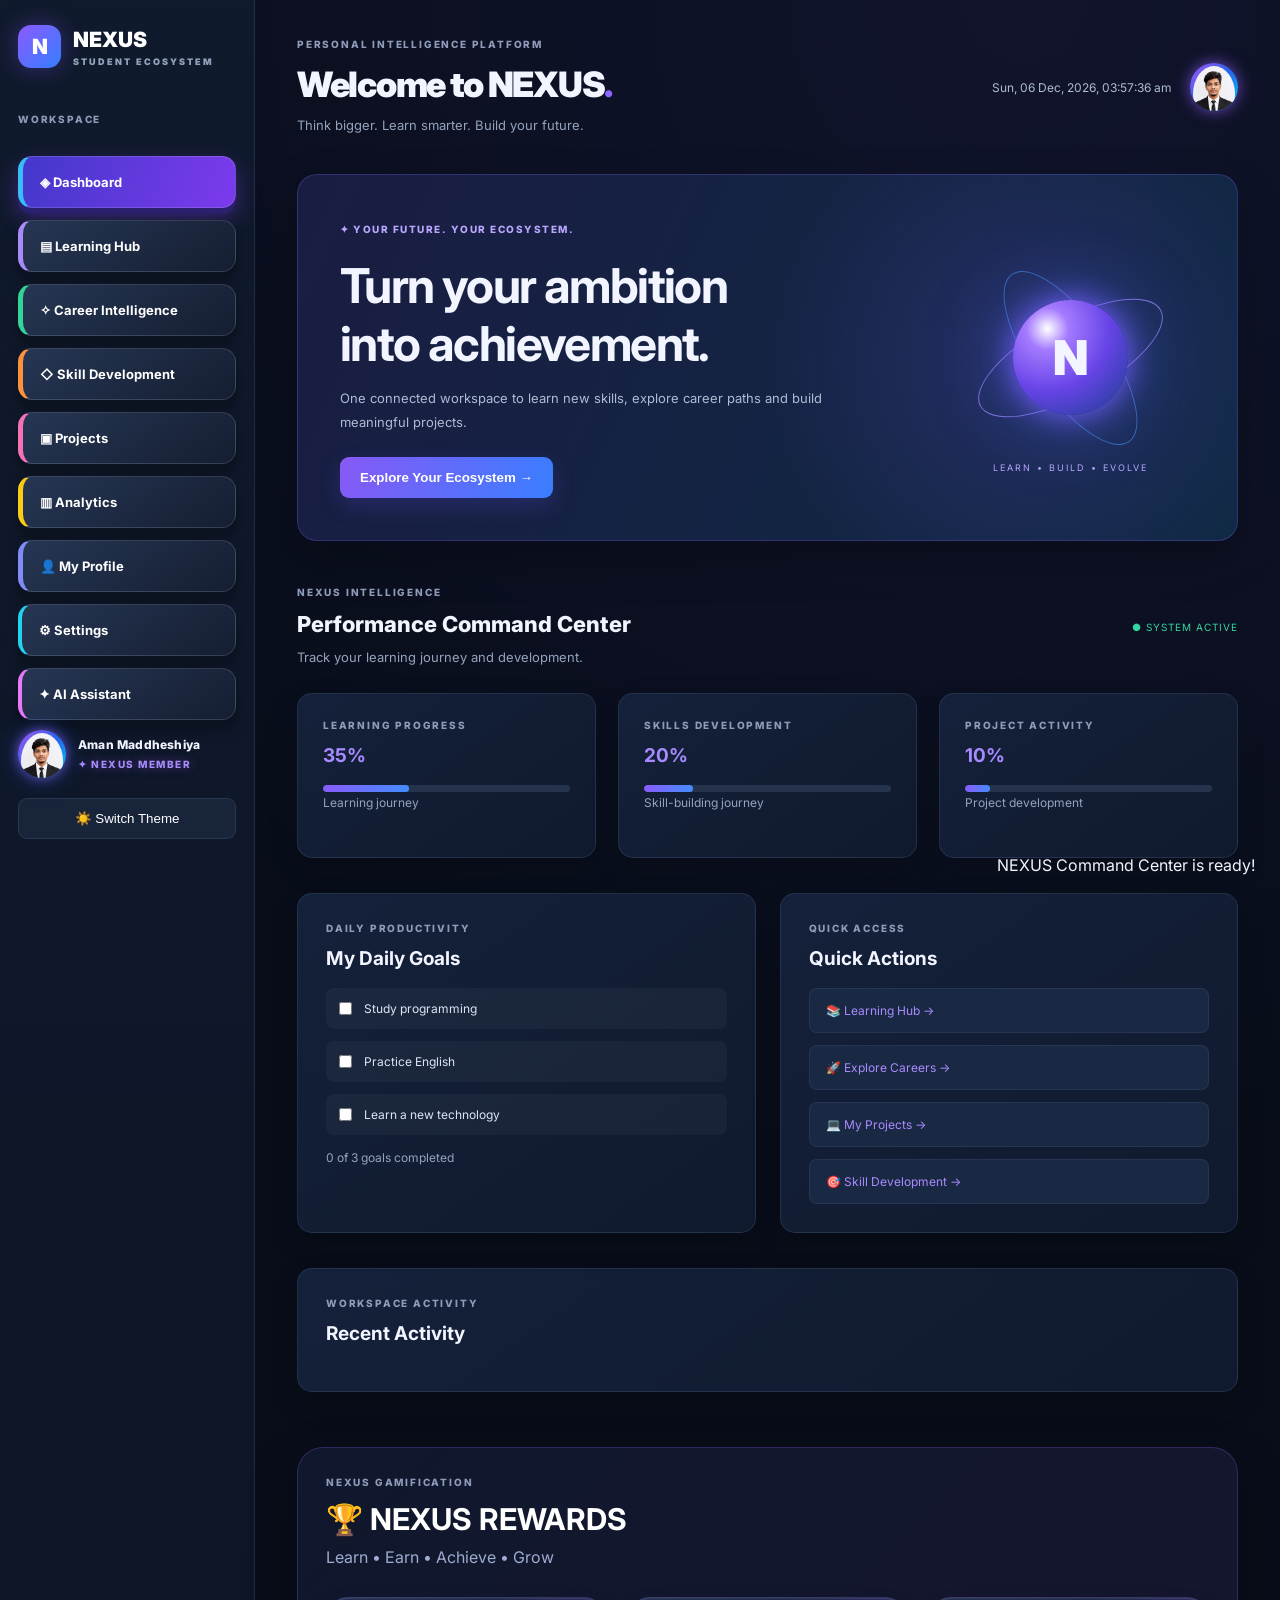
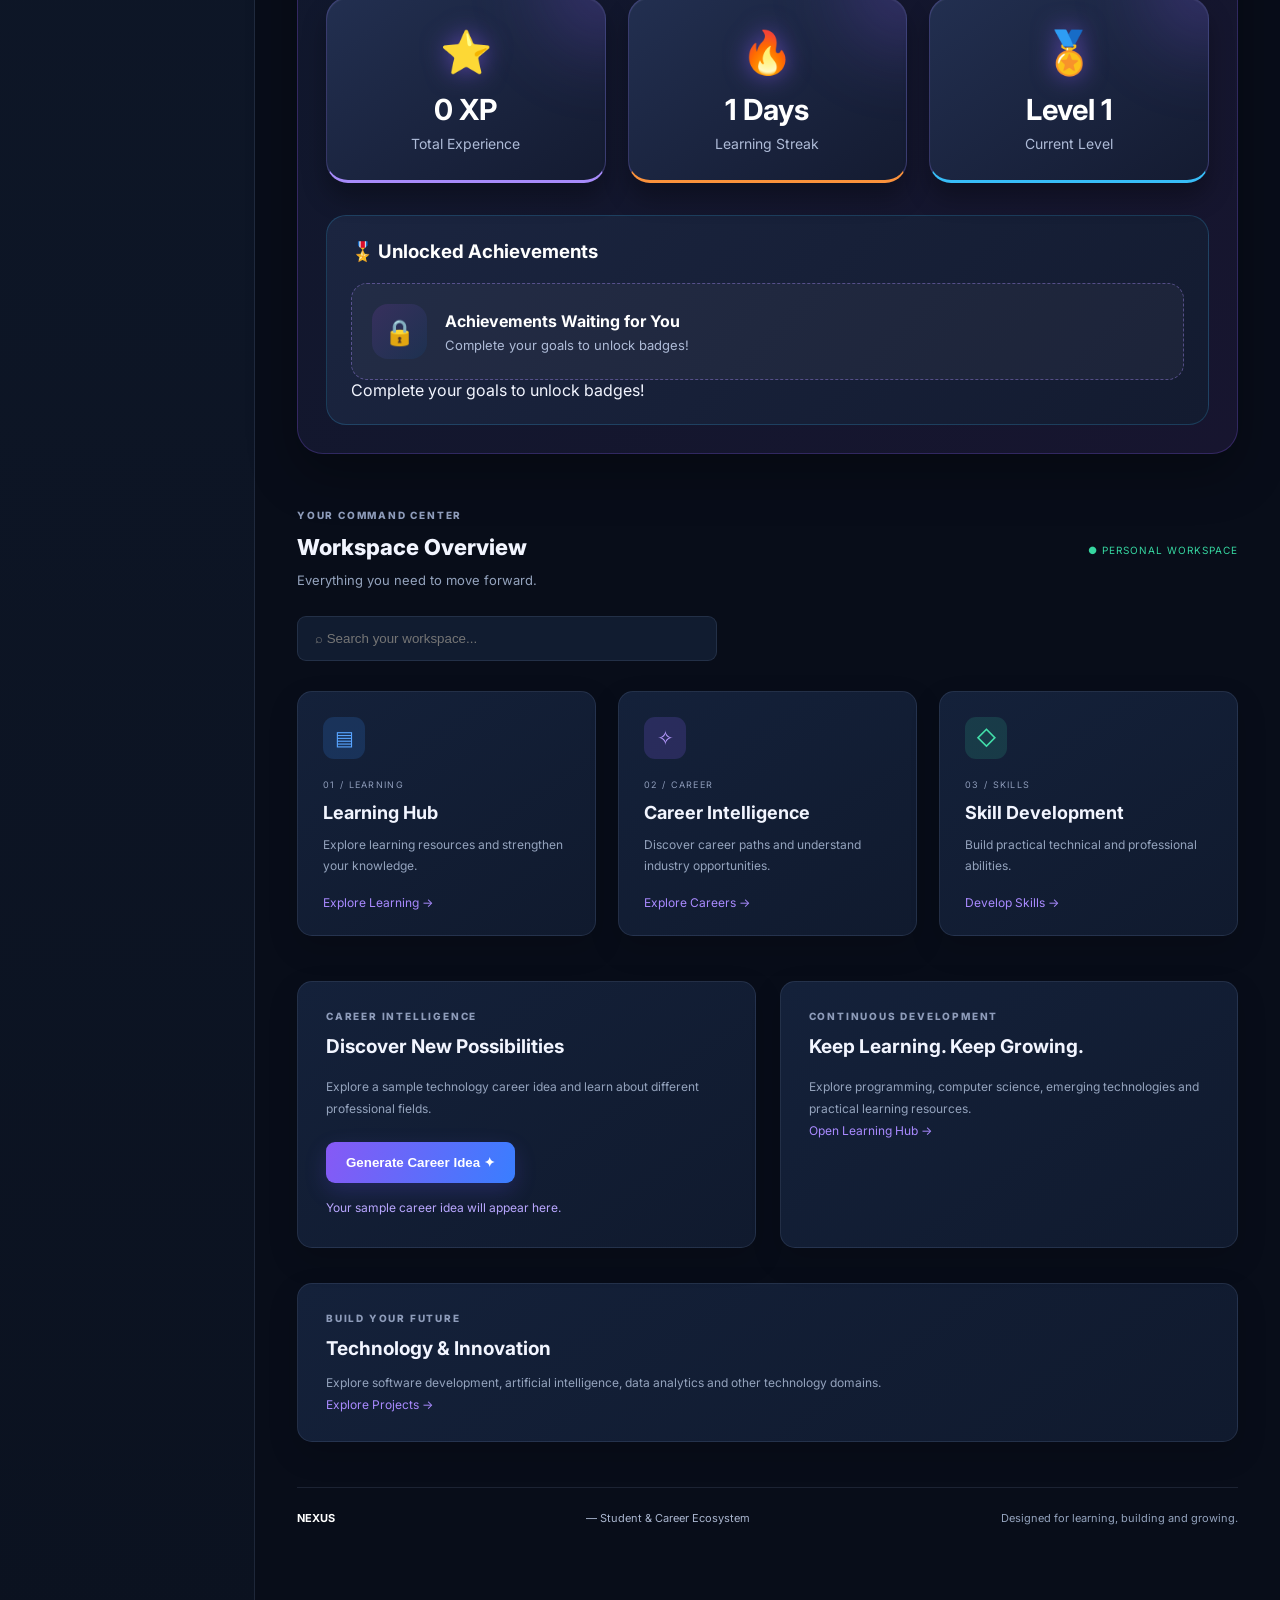
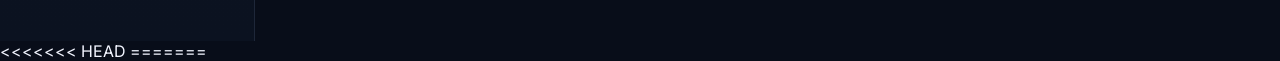
==== commit 4d631eac: "Update NEXUS Website" ====
--- a/index.html
+++ b/index.html
@@ -42,11 +42,13 @@
         <div class="sidebar-bottom">
 
             <div class="profile-mini">
-                <div class="avatar">A</div>
-                <div>
-                    <strong>Student Workspace</strong>
-                    <small>Personal Account</small>
-                </div>
+                <div class="avatar">
+    <img src="./NEXUS/photo.jpeg" alt="Profile Photo">
+</div>
+               <div class="profile-info">
+    <strong>Aman Maddheshiya</strong>
+    <small>✦ NEXUS MEMBER</small>
+</div> 
             </div>
 
             <button id="themeToggle">☀️ Switch Theme</button>
@@ -71,7 +73,9 @@
 
             <div class="top-actions">
                 <span id="nexusClock"></span>
-                <div class="avatar">A</div>
+                <div class="avatar top-avatar">
+    <img src="./NEXUS/photo.jpeg" alt="Profile Photo">
+</div>
             </div>
 
         </header>
--- a/style.css
+++ b/style.css
@@ -1394,3 +1394,205 @@
     background: linear-gradient(110deg, #4338ca, #7c3aed) !important;
     box-shadow: 0 6px 0 #29206e, 0 10px 22px rgba(124,58,237,.4);
 }
+/* NEXUS Premium 3D Profile Photo */
+.profile-mini .avatar {
+    width: 48px;
+    height: 48px;
+    min-width: 48px;
+    border-radius: 50%;
+    overflow: hidden;
+    position: relative;
+    padding: 3px;
+    background: linear-gradient(135deg, #a855f7, #2563eb, #00d4ff);
+    box-shadow:
+        0 0 12px rgba(139, 92, 246, 0.7),
+        0 0 25px rgba(37, 99, 235, 0.4);
+    flex-shrink: 0;
+}
+
+.profile-mini .avatar img {
+    width: 100%;
+    height: 100%;
+    display: block;
+    object-fit: cover;
+    object-position: center top;
+    border-radius: 50%;
+}
+
+/* Top-right profile avatar */
+.avatar img {
+    max-width: 100%;
+}
+/* Premium Topbar Profile */
+.top-actions .top-avatar {
+    width: 48px;
+    height: 48px;
+    min-width: 48px;
+    padding: 3px;
+    border-radius: 50%;
+    overflow: hidden;
+    background: linear-gradient(135deg, #a855f7, #2563eb, #00d4ff);
+    box-shadow: 0 0 15px rgba(139, 92, 246, 0.75);
+    animation: profileGlow 3s ease-in-out infinite alternate;
+}
+
+.top-actions .top-avatar img {
+    width: 100%;
+    height: 100%;
+    object-fit: cover;
+    object-position: center top;
+    border-radius: 50%;
+    display: block;
+}
+
+@keyframes profileGlow {
+    from {
+        box-shadow: 0 0 10px rgba(139, 92, 246, 0.5);
+    }
+    to {
+        box-shadow: 0 0 24px rgba(37, 99, 235, 0.9);
+    }
+}
+/* NEXUS Premium 3D Profile Effects */
+
+.profile-mini .avatar,
+.top-actions .top-avatar {
+    transition: transform 0.4s ease, box-shadow 0.4s ease;
+    transform-style: preserve-3d;
+}
+
+.profile-mini .avatar:hover,
+.top-actions .top-avatar:hover {
+    transform: perspective(500px) rotateY(12deg) rotateX(8deg) scale(1.12);
+    box-shadow:
+        0 0 15px #a855f7,
+        0 0 30px #2563eb,
+        0 0 45px rgba(0, 212, 255, 0.4);
+}
+
+.profile-info strong {
+    display: block;
+    font-weight: 800;
+    letter-spacing: 0.2px;
+}
+
+.profile-info small {
+    display: inline-block;
+    margin-top: 5px;
+    color: #a78bfa;
+    font-size: 10px;
+    font-weight: 800;
+    letter-spacing: 1.5px;
+    text-shadow: 0 0 10px rgba(168, 85, 247, 0.5);
+}
+/* FIX: Profile page top-right photo */
+
+.topbar .top-avatar {
+    width: 48px;
+    height: 48px;
+    min-width: 48px;
+    flex: 0 0 48px;
+    padding: 3px;
+    border-radius: 50%;
+    overflow: hidden;
+    background: linear-gradient(135deg, #a855f7, #2563eb, #00d4ff);
+    box-shadow: 0 0 15px rgba(139, 92, 246, 0.75);
+}
+
+.topbar .top-avatar img {
+    width: 100%;
+    height: 100%;
+    display: block;
+    object-fit: cover;
+    object-position: center top;
+    border-radius: 50%;
+}
+/* =====================================
+   NEXUS PROFILE - PREMIUM 3D UPGRADE
+===================================== */
+
+/* Profile Banner Glow */
+.profile-banner {
+    position: relative;
+    overflow: hidden;
+    border: 1px solid rgba(139, 92, 246, 0.45);
+    box-shadow:
+        0 15px 35px rgba(0, 0, 0, 0.25),
+        0 0 25px rgba(99, 102, 241, 0.12);
+    transition: transform 0.35s ease, box-shadow 0.35s ease;
+}
+
+.profile-banner:hover {
+    transform: translateY(-5px);
+    box-shadow: 0 20px 40px rgba(99, 102, 241, 0.22);
+}
+
+/* Profile Information Cards */
+.profile-box {
+    transition: transform 0.3s ease, border-color 0.3s ease,
+                box-shadow 0.3s ease;
+    border: 1px solid rgba(139, 92, 246, 0.15);
+}
+
+.profile-box:hover {
+    transform: translateY(-5px);
+    border-color: rgba(139, 92, 246, 0.55);
+    box-shadow: 0 15px 30px rgba(0, 0, 0, 0.25);
+}
+
+/* Input Focus Glow */
+.profile-box input:focus,
+.profile-box select:focus,
+.profile-box textarea:focus {
+    border-color: #9b7bff;
+    box-shadow: 0 0 12px rgba(139, 92, 246, 0.25);
+}
+
+/* Save Button Hover */
+.save-btn {
+    cursor: pointer;
+    transition: transform 0.3s ease, box-shadow 0.3s ease;
+}
+
+.save-btn:hover {
+    transform: translateY(-3px);
+    box-shadow: 0 8px 22px rgba(121, 84, 232, 0.4);
+}
+/* NEXUS AI Robot */
+.career-robot {
+    flex: 1;
+    display: flex;
+    justify-content: center;
+    align-items: center;
+    min-width: 0;
+}
+
+.career-robot img {
+    width: 100%;
+    max-width: 420px;
+    height: auto;
+    object-fit: contain;
+    animation: robotFloat 4s ease-in-out infinite;
+    filter: drop-shadow(0 0 25px rgba(100, 80, 255, 0.7));
+}
+
+@keyframes robotFloat {
+    0%, 100% {
+        transform: translateY(0);
+    }
+    50% {
+        transform: translateY(-15px);
+    }
+}
+
+/* Mobile layout */
+@media (max-width: 768px) {
+    .career-hero {
+        flex-direction: column;
+        text-align: center;
+    }
+
+    .career-robot img {
+        max-width: 280px;
+    }
+}
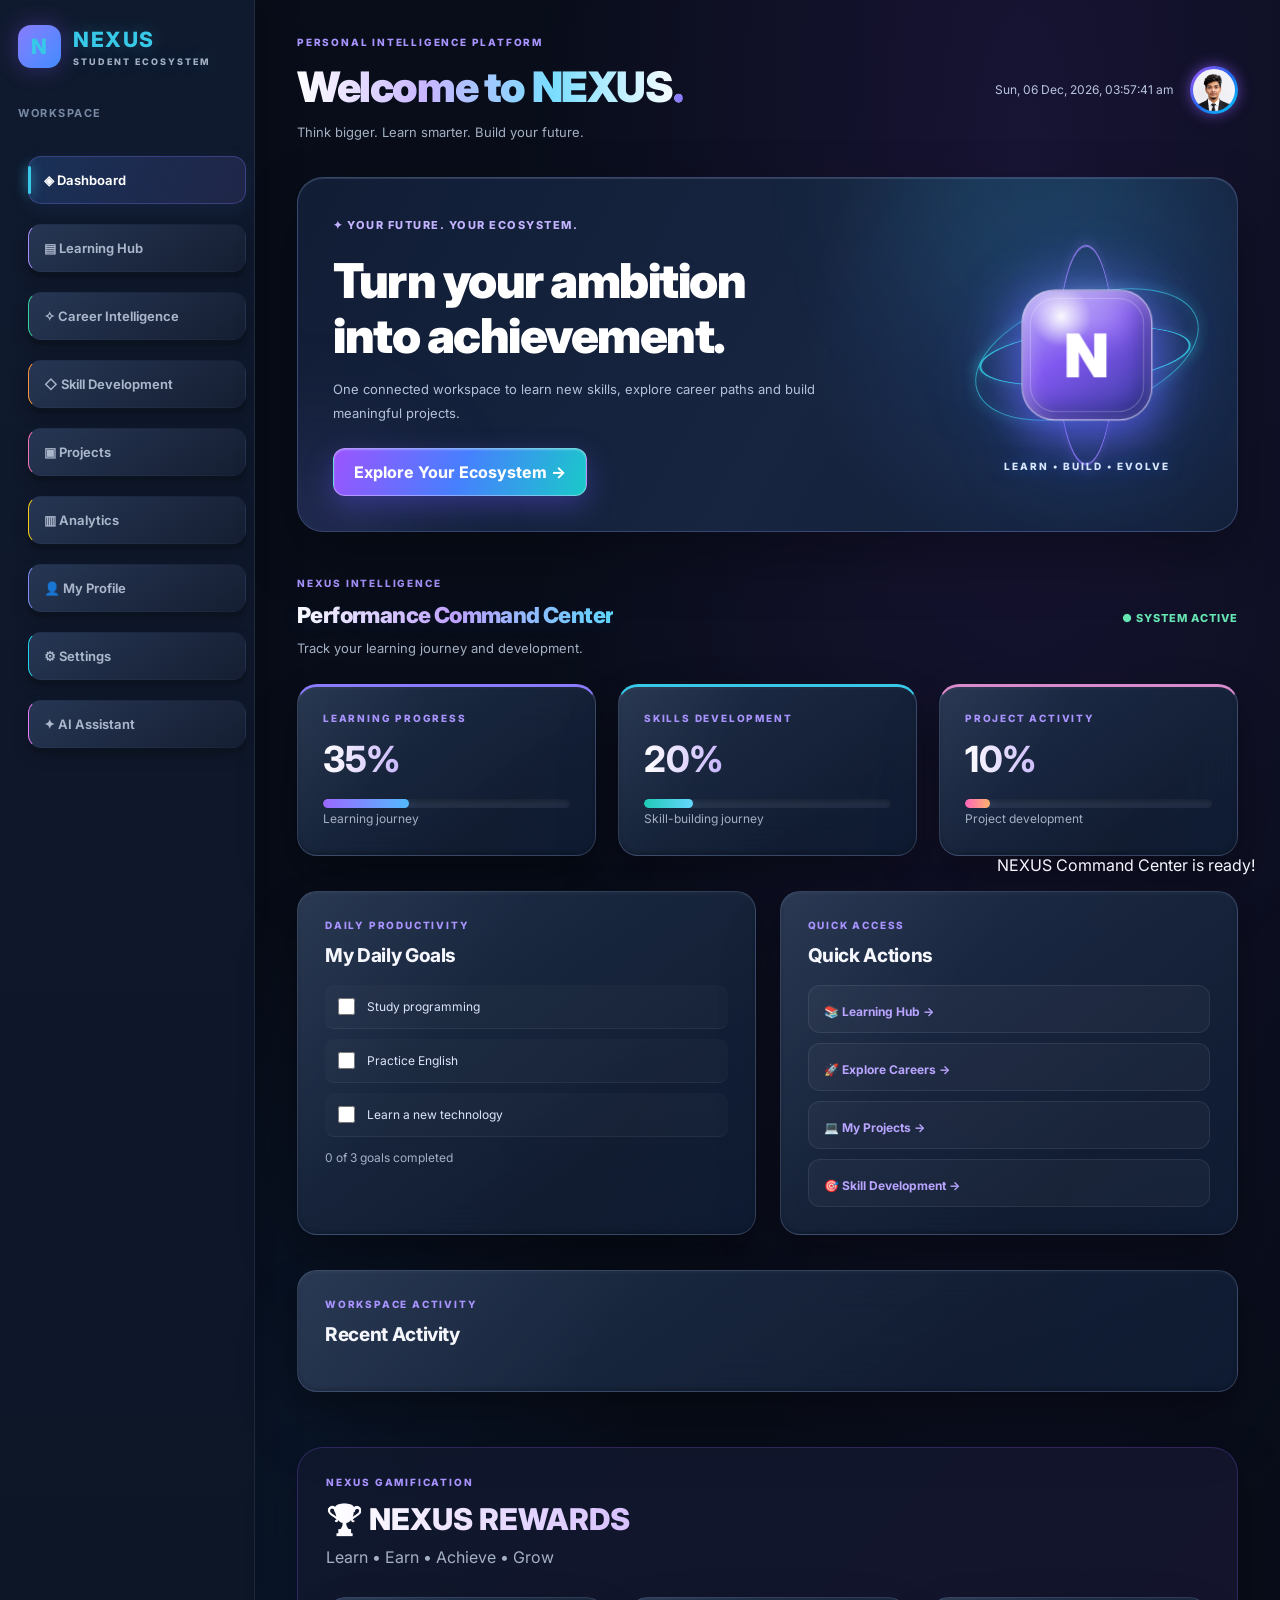
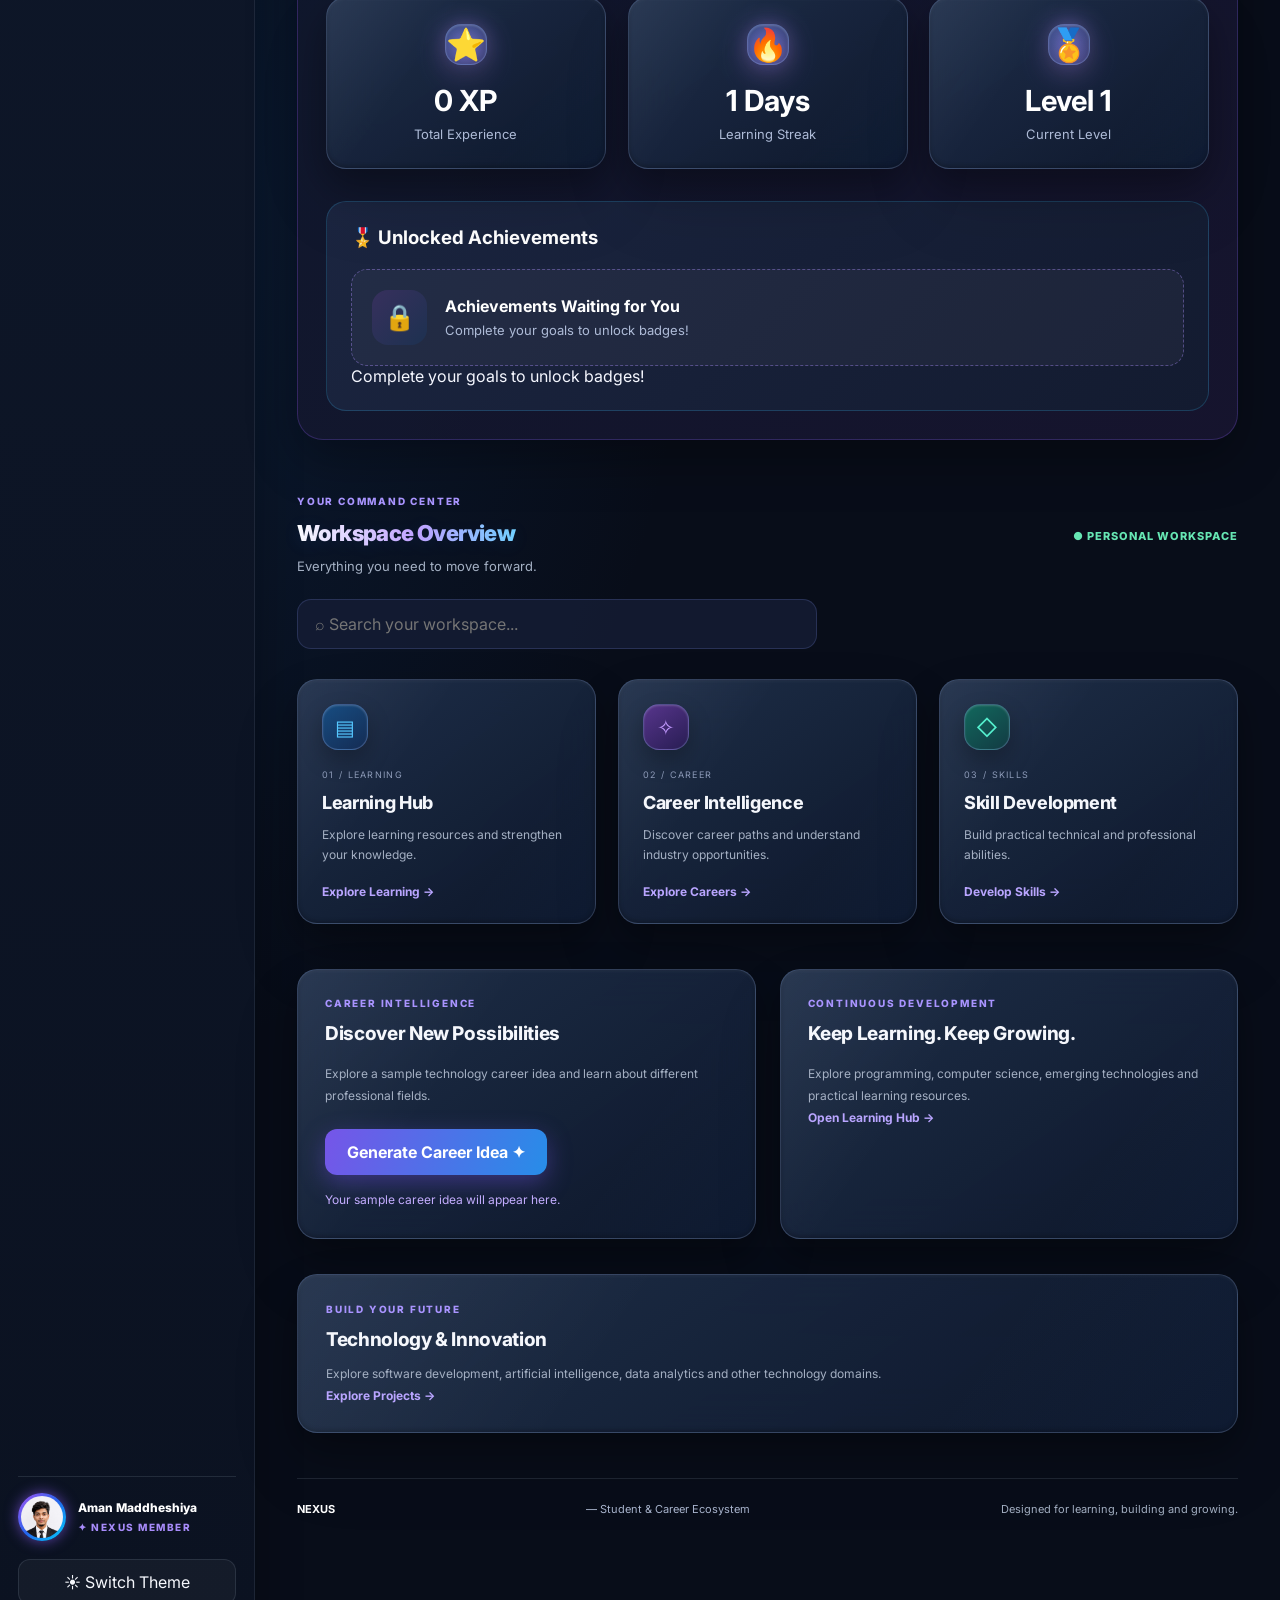
==== commit 89de5fdf: "Update NEXUS premium design and features" ====
--- a/index.html
+++ b/index.html
@@ -490,10 +490,6 @@
 
 </div>
 
-<<<<<<< HEAD
-<script src="script.js"></script>
-=======
-
 <!-- NOTIFICATION -->
 <div id="nexusNotification"></div>
 
--- a/style.css
+++ b/style.css
@@ -1,19 +1,35 @@
-
-/* ==========================================
-   NEXUS - ORIGINAL PREMIUM DASHBOARD
-========================================== */
+/* =========================================================
+   NEXUS — CONSOLIDATED PREMIUM 3D HOLOGRAPHIC STYLESHEET
+   Replaces the repeated CSS blocks in the previous file.
+   Existing HTML IDs/classes and JavaScript hooks are preserved.
+========================================================= */
 
 :root {
-    --bg: #080d19;
-    --sidebar: #0d1425;
-    --panel: #111c30;
-    --panel2: #14223a;
-    --purple: #8d65ff;
-    --blue: #398cff;
-    --green: #36d6a0;
-    --text: #f2f5ff;
-    --muted: #94a3bd;
-    --border: rgba(139, 158, 200, .15);
+    /* NEXUS Premium Enterprise Theme */
+    --bg: #080D19;
+    --sidebar: #0D1526;
+
+    --panel: rgba(19, 29, 48, 0.92);
+    --panel-2: rgba(25, 38, 61, 0.96);
+
+    --purple: #8B7CFF;
+    --blue: #438CFF;
+    --cyan: #38C9E8;
+    --pink: #D98BCB;
+    --gold: #E9BD75;
+    --green: #42C99A;
+
+    --text: #F5F7FC;
+    --muted: #A4B0C3;
+    --border: rgba(148, 163, 184, 0.17);
+
+    --radius: 20px;
+
+    --shadow-soft: 0 12px 35px rgba(0, 0, 0, 0.22);
+    --shadow-premium: 0 20px 55px rgba(0, 0, 0, 0.32);
+
+    --glow-blue: 0 0 25px rgba(56, 189, 248, 0.15);
+    --glow-purple: 0 0 25px rgba(139, 124, 255, 0.15);
 }
 
 * {
@@ -27,50 +43,60 @@
 }
 
 body {
+    min-height: 100vh;
     font-family: 'Inter', sans-serif;
+    color: var(--text);
     background:
-        radial-gradient(circle at 80% 0%, rgba(75, 66, 170, .13), transparent 35%),
-        #080d19;
-    color: var(--text);
-}
-
-/* MAIN APP */
-
+        radial-gradient(ellipse at 5% 15%, rgba(135,70,255,.22), transparent 30%),
+        radial-gradient(ellipse at 95% 10%, rgba(40,175,255,.17), transparent 32%),
+        radial-gradient(ellipse at 75% 90%, rgba(255,65,175,.13), transparent 35%),
+        var(--bg);
+    background-attachment: fixed;
+}
+
+button, input, select, textarea {
+    font: inherit;
+}
+
+button {
+    cursor: pointer;
+}
+
+/* APP LAYOUT */
 .app {
     display: flex;
     min-height: 100vh;
 }
-
-/* SIDEBAR */
 
 .sidebar {
     width: 255px;
     min-width: 255px;
     min-height: 100vh;
-    background: linear-gradient(180deg, #101a2d, #0b1220);
+    padding: 25px 18px;
+    display: flex;
+    flex-direction: column;
+    background: rgba(10, 16, 31, .94);
     border-right: 1px solid var(--border);
-    padding: 25px 18px;
-    display: flex;
-    flex-direction: column;
+    backdrop-filter: blur(20px);
 }
 
 .brand {
     display: flex;
     align-items: center;
     gap: 12px;
-    text-decoration: none;
-    color: white;
+    margin-bottom: 38px;
+    color: #fff;
     font-size: 21px;
     font-weight: 900;
-    margin-bottom: 45px;
+    text-decoration: none;
 }
 
 .brand small {
     display: block;
+    margin-top: 4px;
+    color: var(--muted);
     font-size: 9px;
     letter-spacing: 2px;
-    color: var(--muted);
-    margin-top: 4px;
 }
 
 .brand-icon {
@@ -79,65 +105,132 @@
     display: grid;
     place-items: center;
     border-radius: 13px;
-    background: linear-gradient(135deg, #8c5aff, #347fff);
+    background: linear-gradient(135deg, var(--purple), var(--blue));
     box-shadow: 0 0 22px rgba(130, 90, 255, .35);
 }
 
-.nav-label,
-.eyebrow {
+.nav-label, .eyebrow {
+    margin-bottom: 13px;
+    color: #a994ff;
     font-size: 10px;
     font-weight: 800;
     letter-spacing: 1.8px;
-    color: #8e9cba;
-    margin-bottom: 13px;
+}
+
+.sidebar nav {
+    display: flex;
+    flex-direction: column;
+    gap: 10px;
+    width: 100%;
+    margin-top: 18px;
 }
 
 .sidebar nav a {
-    display: block;
-    padding: 13px 14px;
-    margin-bottom: 7px;
-    border-radius: 9px;
-    color: #aab6cf;
+    display: flex;
+    align-items: center;
+    width: 100%;
+    min-height: 48px;
+    margin: 0;
+    padding: 13px 15px;
+    border: 1px solid rgba(255,255,255,.07);
+    border-left: 4px solid transparent;
+    border-radius: 13px;
+    color: #e2e8f0;
+    background: linear-gradient(145deg, #263653, #151e32);
+    box-shadow: 0 5px 0 #0b1220, 0 8px 15px rgba(0,0,0,.25);
     font-size: 13px;
+    font-weight: 650;
     text-decoration: none;
-    transition: .25s;
-}
-
-.sidebar nav a:hover,
+    transition: transform .25s ease, background .25s ease, box-shadow .25s ease;
+}
+
+.sidebar nav a:nth-child(1) { border-left-color: #38bdf8; }
+.sidebar nav a:nth-child(2) { border-left-color: #a78bfa; }
+.sidebar nav a:nth-child(3) { border-left-color: #34d399; }
+.sidebar nav a:nth-child(4) { border-left-color: #fb923c; }
+.sidebar nav a:nth-child(5) { border-left-color: #f472b6; }
+.sidebar nav a:nth-child(6) { border-left-color: #facc15; }
+.sidebar nav a:nth-child(7) { border-left-color: #818cf8; }
+.sidebar nav a:nth-child(8) { border-left-color: #22d3ee; }
+.sidebar nav a:nth-child(9) { border-left-color: #e879f9; }
+
+.sidebar nav a:hover {
+    transform: translate(5px, -3px);
+    color: #fff;
+    background: linear-gradient(120deg, #493b87, #253b61);
+    box-shadow: 0 8px 0 #11142b, 0 13px 23px rgba(99,102,241,.3);
+}
+
 .sidebar nav a.active {
-    background: linear-gradient(90deg, rgba(133, 91, 255, .22), rgba(57, 140, 255, .08));
-    color: white;
+    color: #fff;
+    background: linear-gradient(110deg, rgba(145,100,255,.32), rgba(50,170,255,.17));
+    border-color: rgba(180,150,255,.4);
+    box-shadow: inset 4px 0 16px rgba(160,115,255,.12), 0 0 20px rgba(140,100,255,.16);
 }
 
 .sidebar-bottom {
-    margin-top: 0;
-    padding-top: 10px;
+    margin-top: auto;
+    padding-top: 20px;
 }
 
 .profile-mini {
     display: flex;
     align-items: center;
     gap: 12px;
-    margin-bottom: 20px;
-}
-
-.profile-mini strong {
+    margin-bottom: 18px;
+}
+
+.profile-mini strong, .profile-info strong {
     display: block;
+    color: #fff;
     font-size: 12px;
-}
-
-.profile-mini small {
+    font-weight: 800;
+}
+
+.profile-mini small, .profile-info small {
+    display: inline-block;
+    margin-top: 5px;
     color: var(--muted);
     font-size: 10px;
 }
 
-.avatar {
-    width: 38px;
-    height: 38px;
+.profile-info small {
+    color: #a78bfa;
+    font-weight: 800;
+    letter-spacing: 1.5px;
+}
+
+.profile-mini .avatar, .top-actions .top-avatar, .topbar .top-avatar {
+    width: 48px;
+    height: 48px;
+    min-width: 48px;
+    flex: 0 0 48px;
+    padding: 3px;
+    overflow: hidden;
     border-radius: 50%;
+    background: linear-gradient(135deg, #a855f7, #2563eb, #00d4ff);
+    box-shadow: 0 0 14px rgba(139,92,246,.65);
+    transition: transform .3s ease, box-shadow .3s ease;
+}
+
+.profile-mini .avatar img, .top-actions .top-avatar img, .topbar .top-avatar img {
+    display: block;
+    width: 100%;
+    height: 100%;
+    border-radius: 50%;
+    object-fit: cover;
+    object-position: center top;
+}
+
+.profile-mini .avatar:hover, .top-actions .top-avatar:hover, .topbar .top-avatar:hover {
+    transform: perspective(500px) rotateY(10deg) rotateX(7deg) scale(1.08);
+    box-shadow: 0 0 15px #a855f7, 0 0 30px #2563eb;
+}
+
+.avatar:not(:has(img)) {
     display: grid;
     place-items: center;
-    background: linear-gradient(135deg, #875cff, #378cff);
+    color: white;
     font-weight: 800;
 }
 
@@ -145,31 +238,34 @@
     width: 100%;
     padding: 12px;
     border: 1px solid var(--border);
-    border-radius: 9px;
+    border-radius: 11px;
     color: white;
-    background: #18243a;
-}
-
-/* MAIN CONTENT */
-
+    background: linear-gradient(110deg, #7955e8, #397edb);
+}
+
+/* MAIN CONTENT + HEADER */
 .main-content {
     flex: 1;
     min-width: 0;
-    padding: 38px 42px;
+    padding: 36px clamp(18px, 3.5vw, 42px);
 }
 
 .topbar {
     display: flex;
+    align-items: center;
     justify-content: space-between;
-    align-items: center;
     gap: 20px;
-    margin-bottom: 38px;
+    margin-bottom: 34px;
 }
 
 .topbar h1 {
-    font-size: clamp(25px, 3vw, 35px);
+    font-size: clamp(26px, 3.5vw, 42px);
     font-weight: 900;
-    letter-spacing: -1.3px;
+    letter-spacing: -1.4px;
+    background: linear-gradient(90deg, #fff, #c8b5ff, #79ddff, #fff);
+    -webkit-background-clip: text;
+    background-clip: text;
+    color: transparent;
 }
 
 .topbar h1 span {
@@ -177,551 +273,228 @@
 }
 
 .subtitle {
+    margin-top: 9px;
     color: var(--muted);
     font-size: 13px;
-    margin-top: 9px;
     line-height: 1.7;
 }
 
 .top-actions {
     display: flex;
     align-items: center;
-    gap: 18px;
+    gap: 16px;
 }
 
 #nexusClock {
-    color: #aebbd5;
+    color: #b8c5df;
     font-size: 12px;
 }
 
 /* HERO */
-
 .hero {
+    position: relative;
+    isolation: isolate;
+    overflow: hidden;
     display: flex;
     align-items: center;
     justify-content: space-between;
     gap: 30px;
-    min-height: 315px;
-    padding: 42px;
-    margin-bottom: 45px;
-    border-radius: 20px;
-    border: 1px solid rgba(132, 106, 255, .25);
+    min-height: 300px;
+    margin-bottom: 42px;
+    padding: clamp(25px, 4vw, 46px);
+    border: 1px solid rgba(180,145,255,.45);
+    border-radius: 27px;
     background:
-        radial-gradient(circle at 78% 50%, rgba(110, 80, 230, .22), transparent 35%),
-        linear-gradient(115deg, #191d42, #102944);
-    box-shadow: 0 18px 45px rgba(0, 0, 0, .22);
+        radial-gradient(circle at 85% 20%, rgba(255,90,190,.25), transparent 28%),
+        radial-gradient(circle at 72% 90%, rgba(50,220,255,.22), transparent 32%),
+        linear-gradient(125deg, #21103f, #182e5c 58%, #104452);
+    box-shadow: 0 25px 60px rgba(0,0,0,.38), inset 0 1px 2px rgba(255,255,255,.15);
+}
+
+.hero::before {
+    content: "";
+    position: absolute;
+    z-index: -1;
+    top: -120px;
+    right: 10%;
+    width: 250px;
+    height: 250px;
+    border-radius: 50%;
+    background: rgba(133,94,255,.2);
+    filter: blur(55px);
+}
+
+.hero-content {
+    position: relative;
+    z-index: 1;
+    max-width: 600px;
 }
 
 .hero-tag {
-    color: #bba6ff;
-    font-size: 10px;
+    color: #c3b3ff;
+    font-size: 11px;
     font-weight: 800;
     letter-spacing: 1.5px;
 }
 
 .hero h2 {
+    margin: 20px 0 15px;
+    color: #fff;
     font-size: clamp(30px, 4vw, 48px);
-    line-height: 1.2;
-    margin: 20px 0 15px;
-    letter-spacing: -1.6px;
+    font-weight: 900;
+    line-height: 1.15;
+    letter-spacing: -1.5px;
 }
 
 .hero-content p {
-    max-width: 510px;
-    color: #aebbd5;
+    max-width: 520px;
+    color: #c2cce0;
     font-size: 13px;
     line-height: 1.8;
 }
 
-#welcomeButton,
-#careerButton {
+#welcomeButton, #careerButton, .hero button {
     margin-top: 23px;
     padding: 13px 20px;
-    border: none;
-    border-radius: 9px;
+    border: 1px solid rgba(255,255,255,.35);
+    border-radius: 12px;
     color: white;
-    font-weight: 700;
-    background: linear-gradient(110deg, #8759f5, #397eff);
-    box-shadow: 0 8px 22px rgba(103, 83, 255, .2);
-}
-
-/* HERO ART */
-
+    font-weight: 750;
+    background: linear-gradient(110deg, #9b55ff, #477fff, #19c9c9);
+    box-shadow: 0 10px 28px rgba(103,90,255,.35), inset 0 1px 2px rgba(255,255,255,.3);
+    transition: transform .25s ease, box-shadow .25s ease;
+}
+
+#welcomeButton:hover, #careerButton:hover, .hero button:hover {
+    transform: translateY(-3px) scale(1.02);
+    box-shadow: 0 15px 35px rgba(110,100,255,.48);
+}
+
+/* 3D HERO ART */
 .hero-art {
     position: relative;
-    width: 250px;
-    min-width: 220px;
-    height: 220px;
+    flex: 0 0 230px;
+    width: 230px;
+    height: 230px;
     display: grid;
     place-items: center;
+    perspective: 700px;
 }
 
 .core {
-    width: 115px;
-    height: 115px;
-    border-radius: 50%;
+    z-index: 2;
+    width: 108px;
+    height: 108px;
     display: grid;
     place-items: center;
+    border: 1px solid rgba(255,255,255,.7);
+    border-radius: 30px;
+    color: #fff;
     font-size: 48px;
     font-weight: 900;
-    background: radial-gradient(circle at 30% 25%, #ffffff, #a47aff 18%, #6744e7 52%, #163d8b);
-    box-shadow: 0 0 30px #795bff, 0 0 75px rgba(68, 119, 255, .5);
-    animation: nexusFloat 4s ease-in-out infinite;
-    z-index: 2;
-}
-
-@keyframes nexusFloat {
-    0%, 100% { transform: translateY(0); }
-    50% { transform: translateY(-12px); }
+    background: linear-gradient(135deg, #efbaff, #a56aff 30%, #596bff 65%, #38e5df);
+    box-shadow: 0 0 20px rgba(180,110,255,.85), 0 0 55px rgba(80,140,255,.55),
+                0 25px 55px rgba(0,0,0,.42), inset 0 5px 18px rgba(255,255,255,.5);
+    animation: nexusCoreFloat 4s ease-in-out infinite;
 }
 
 .orbit {
     position: absolute;
-    width: 205px;
-    height: 78px;
-    border: 1px solid rgba(161, 137, 255, .75);
+    width: 190px;
+    height: 190px;
+    border: 2px solid rgba(195,145,255,.85);
     border-radius: 50%;
+    box-shadow: 0 0 22px rgba(173,115,255,.35);
 }
 
 .orbit-one {
-    transform: rotate(-28deg);
+    transform: rotateX(65deg) rotateZ(-20deg);
+    animation: nexusOrbit 12s linear infinite;
 }
 
 .orbit-two {
-    transform: rotate(55deg);
-    border-color: rgba(76, 159, 255, .55);
+    width: 150px;
+    height: 150px;
+    border-color: rgba(70,230,255,.9);
+    box-shadow: 0 0 22px rgba(70,230,255,.4);
+    transform: rotateY(65deg);
+    animation: nexusOrbit 9s linear infinite reverse;
 }
 
 .orbit-label {
     position: absolute;
     bottom: -5px;
+    color: #b9c9ee;
     font-size: 9px;
     letter-spacing: 2px;
-    color: #b8a9ff;
+    white-space: nowrap;
+}
+
+@keyframes nexusCoreFloat {
+    0%, 100% { transform: translateY(0) rotateY(-10deg) rotateX(6deg); }
+    50% { transform: translateY(-10px) rotateY(10deg) rotateX(-4deg); }
+}
+
+@keyframes nexusOrbit {
+    to { transform: rotate(360deg); }
+}
+
+/* SHARED PANELS + 3D CARDS */
+.panel, .performance-card, .reward-card, .card {
+    position: relative;
+    isolation: isolate;
+    overflow: hidden;
+    min-width: 0;
+    border: 1px solid rgba(170,145,255,.28);
+    border-radius: var(--radius);
+    background: linear-gradient(145deg, rgba(39,43,82,.9), rgba(13,20,43,.97));
+    box-shadow: 0 16px 35px rgba(0,0,0,.3), inset 0 1px 1px rgba(255,255,255,.1);
+    transform-style: preserve-3d;
+    transition: transform .3s ease, border-color .3s ease, box-shadow .3s ease;
+}
+
+.panel::after, .card::after, .reward-card::after {
+    content: "";
+    position: absolute;
+    inset: 0;
+    z-index: -1;
+    pointer-events: none;
+    background: linear-gradient(125deg, transparent 15%, rgba(175,140,255,.12) 40%, rgba(55,220,255,.09) 55%, transparent 80%);
+}
+
+.panel:hover, .performance-card:hover, .reward-card:hover, .card:hover {
+    transform: perspective(1000px) translateY(-7px) rotateX(2deg);
+    border-color: rgba(180,150,255,.65);
+    box-shadow: 0 25px 48px rgba(0,0,0,.4), 0 0 25px rgba(140,100,255,.2);
 }
 
 /* SECTION HEADINGS */
-
 .section-heading {
     display: flex;
     align-items: center;
     justify-content: space-between;
     gap: 20px;
-    margin: 35px 0 22px;
-}
-
-.section-heading h2 {
-    font-size: 22px;
+    margin: 38px 0 22px;
+}
+
+.section-heading h2, .rewards-heading h2 {
+    background: linear-gradient(90deg, #fff, #c5a4ff, #63dcff);
+    -webkit-background-clip: text;
+    background-clip: text;
+    color: transparent;
+    font-weight: 850;
+}
+
+.section-heading h2 { font-size: 22px; }
+.live-status {
+    color: #66e6b3;
+    font-size: 11px;
     font-weight: 800;
-}
-
-.live-status {
-    font-size: 10px;
-    color: var(--green);
     letter-spacing: 1px;
     white-space: nowrap;
 }
 
-/* PERFORMANCE GRID */
-
-.performance-grid {
-    display: grid;
-    grid-template-columns: repeat(3, minmax(0, 1fr));
-    gap: 20px;
-    margin-bottom: 28px;
-}
-
-.panel,
-.performance-card,
-.card {
-    background: linear-gradient(145deg, #14213a, #101a2e);
-    border: 1px solid var(--border);
-    border-radius: 15px;
-    box-shadow: 0 12px 30px rgba(0, 0, 0, .15);
-}
-
-.performance-card {
-    padding: 25px;
-    min-height: 165px;
-}
-
-.performance-card h2 {
-    font-size: 36px;
-    margin: 17px 0;
-    color: #a68aff;
-}
-
-.performance-card > p:last-child {
-    color: var(--muted);
-    font-size: 12px;
-}
-
-.progress-track {
-    height: 7px;
-    border-radius: 20px;
-    background: #26334c;
-    overflow: hidden;
-}
-
-.progress-fill {
-    height: 100%;
-    border-radius: inherit;
-    background: linear-gradient(90deg, #895bff, #438dff);
-}
-
-/* CONTENT GRID */
-
-.content-grid {
-    display: grid;
-    grid-template-columns: repeat(2, minmax(0, 1fr));
-    gap: 22px;
-    margin-bottom: 25px;
-}
-
-.content-grid > .panel {
-    padding: 25px;
-    min-width: 0;
-}
-
-.panel h2 {
-    font-size: 19px;
-    margin: 10px 0 18px;
-}
-
-.panel p:not(.eyebrow) {
-    color: var(--muted);
-    font-size: 12px;
-    line-height: 1.8;
-}
-
-/* GOALS */
-
-.goal-item {
-    display: flex;
-    align-items: center;
-    gap: 12px;
-    padding: 13px;
-    margin: 9px 0;
-    border-radius: 8px;
-    background: rgba(255, 255, 255, .035);
-    color: #dce4f5;
-    font-size: 12px;
-}
-
-.goal-item input {
-    accent-color: var(--purple);
-}
-
-/* QUICK ACTIONS */
-
-.quick-actions {
-    display: grid;
-    gap: 9px;
-}
-
-.quick-actions a {
-    display: block;
-    padding: 12px 14px;
-    background: #1a2943;
-    border: 1px solid rgba(150, 160, 200, .1);
-    border-radius: 8px;
-    color: #dbe4fa;
-    font-size: 12px;
-    text-decoration: none;
-    transition: .2s;
-}
-
-.quick-actions a:hover {
-    background: #28365a;
-    color: white;
-}
-
-/* ACTIVITY */
-
-.activity-panel {
-    padding: 25px;
-    margin-bottom: 35px;
-}
-
-.activity-panel ul {
-    list-style: none;
-}
-
-.activity-panel li {
-    padding: 13px 5px;
-    color: #aebbd5;
-    font-size: 12px;
-    border-bottom: 1px solid var(--border);
-}
-
-/* WORKSPACE OVERVIEW */
-
-#nexusSearch {
-    width: 100%;
-    max-width: 420px;
-    padding: 14px 17px;
-    margin: 0 0 25px;
-    border-radius: 9px;
-    border: 1px solid var(--border);
-    outline: none;
-    background: #111c30;
-    color: white;
-}
-
-#nexusSearch:focus {
-    border-color: var(--purple);
-}
-
-.cards {
-    display: grid;
-    grid-template-columns: repeat(3, minmax(0, 1fr));
-    gap: 20px;
-    margin-bottom: 30px;
-}
-
-.card {
-    padding: 25px;
-    min-height: 245px;
-    display: flex;
-    flex-direction: column;
-    align-items: flex-start;
-}
-
-.card-icon {
-    width: 42px;
-    height: 42px;
-    display: grid;
-    place-items: center;
-    border-radius: 11px;
-    font-size: 20px;
-    margin-bottom: 20px;
-}
-
-.card-icon.blue {
-    background: rgba(57, 140, 255, .17);
-    color: #58a4ff;
-}
-
-.card-icon.purple {
-    background: rgba(141, 101, 255, .18);
-    color: #b69aff;
-}
-
-.card-icon.green {
-    background: rgba(54, 214, 160, .15);
-    color: #43dfaa;
-}
-
-.card > p {
-    color: #8e9cba;
-    font-size: 9px;
-    letter-spacing: 1.3px;
-}
-
-.card h3 {
-    font-size: 18px;
-    margin: 12px 0;
-}
-
-.card span {
-    color: var(--muted);
-    font-size: 12px;
-    line-height: 1.7;
-}
-
-.card a,
-.panel a {
-    color: #a98aff;
-    font-size: 12px;
-    text-decoration: none;
-    margin-top: auto;
-    padding-top: 18px;
-}
-
-/* CAREER AND LEARNING */
-
-#career,
-#learning {
-    min-height: 225px;
-}
-
-#careerResult {
-    margin-top: 15px;
-    color: #b9a7ff;
-    font-size: 12px;
-    line-height: 1.7;
-}
-
-/* SKILLS */
-
-.skills-panel {
-    padding: 28px;
-    margin-bottom: 35px;
-}
-
-.skills-panel h2 {
-    margin: 12px 0;
-}
-
-/* FOOTER */
-
-footer {
-    display: flex;
-    justify-content: space-between;
-    flex-wrap: wrap;
-    gap: 12px;
-    padding: 23px 0;
-    border-top: 1px solid var(--border);
-    color: #aab6cf;
-    font-size: 11px;
-}
-
-footer strong {
-    color: white;
-}
-
-footer span {
-    color: var(--muted);
-}
-
-/* NOTIFICATION */
-
-#nexusNotification {
-    position: fixed;
-    bottom: 25px;
-    right: 25px;
-    z-index: 999;
-}
-
-/* HOVER EFFECTS */
-
-.panel,
-.card,
-.performance-card {
-    transition: transform .25s ease, border-color .25s ease;
-}
-
-.panel:hover,
-.card:hover,
-.performance-card:hover {
-    transform: translateY(-4px);
-    border-color: rgba(141, 101, 255, .4);
-}
-
-/* RESPONSIVE */
-
-@media (max-width: 1100px) {
-    .main-content {
-        padding: 28px;
-    }
-
-    .sidebar {
-        width: 225px;
-        min-width: 225px;
-    }
-}
-
-@media (max-width: 850px) {
-    .performance-grid,
-    .cards {
-        grid-template-columns: repeat(2, minmax(0, 1fr));
-    }
-
-    .hero {
-        padding: 28px;
-    }
-}
-
-@media (max-width: 650px) {
-    .app {
-        flex-direction: column;
-    }
-
-    .sidebar {
-        width: 100%;
-        min-width: 0;
-        min-height: auto;
-    }
-
-    .sidebar nav {
-        display: flex;
-        flex-wrap: wrap;
-        gap: 5px;
-    }
-
-    .sidebar nav a {
-        margin: 0;
-        font-size: 11px;
-    }
-
-    .sidebar-bottom {
-        margin-top: 20px;
-    }
-
-    .main-content {
-        padding: 20px 15px;
-    }
-
-    .topbar {
-        align-items: flex-start;
-    }
-
-    .hero {
-        flex-direction: column;
-        align-items: flex-start;
-        padding: 25px;
-    }
-
-    .hero-art {
-        align-self: center;
-    }
-
-    .performance-grid,
-    .content-grid,
-    .cards {
-        grid-template-columns: 1fr;
-    }
-
-    .section-heading {
-        align-items: flex-start;
-        flex-direction: column;
-    }
-
-    footer {
-        flex-direction: column;
-    }
-}
-
-@media (prefers-reduced-motion: reduce) {
-    .core {
-        animation: none;
-    }
-
-    html {
-        scroll-behavior: auto;
-    }
-}
-
-/* NEXUS - DASHBOARD SPACING FIX */
-
-.main-content {
-    display: block;
-    min-width: 0;
-}
-
-.command-center {
-    display: block;
-    width: 100%;
-    margin: 45px 0 55px;
-}
-
-.section-heading {
-    display: flex;
-    justify-content: space-between;
-    align-items: center;
-    margin: 40px 0 22px;
-}
-
+/* PERFORMANCE */
 .performance-grid {
     display: grid;
     grid-template-columns: repeat(3, minmax(0, 1fr));
@@ -729,6 +502,61 @@
     margin: 25px 0 35px;
 }
 
+.performance-card {
+    min-height: 165px;
+    padding: 25px;
+}
+
+.performance-card:nth-child(1) { border-top: 3px solid var(--purple); }
+.performance-card:nth-child(2) { border-top: 3px solid var(--cyan); }
+.performance-card:nth-child(3) { border-top: 3px solid var(--pink); }
+
+.performance-card h2 {
+    margin: 17px 0;
+    color: #bca1ff;
+    font-size: 39px;
+    font-weight: 900;
+    background: linear-gradient(90deg, #fff, #bca1ff, #62dcff);
+    -webkit-background-clip: text;
+    background-clip: text;
+    -webkit-text-fill-color: transparent;
+}
+
+.performance-card > p:last-child {
+    color: var(--muted);
+    font-size: 12px;
+}
+
+.progress-track {
+    height: 9px;
+    overflow: hidden;
+    border-radius: 30px;
+    background: rgba(255,255,255,.09);
+    box-shadow: inset 0 2px 5px rgba(0,0,0,.35);
+}
+
+.progress-fill {
+    position: relative;
+    height: 100%;
+    border-radius: inherit;
+    background: linear-gradient(90deg, #9b68ff, #53baff);
+    box-shadow: 0 0 14px rgba(120,140,255,.55);
+    transition: width 1s ease;
+}
+
+.progress-fill::after {
+    content: "";
+    position: absolute;
+    inset: 0;
+    border-radius: inherit;
+    background: linear-gradient(180deg, rgba(255,255,255,.4), transparent);
+}
+
+#learningBar { background: linear-gradient(90deg, #9b68ff, #53baff); }
+#skillsBar { background: linear-gradient(90deg, #20c9b7, #65d7ff); }
+#projectBar { background: linear-gradient(90deg, #ff65bd, #ffb36b); }
+
+/* GOALS + QUICK ACTIONS */
 .content-grid {
     display: grid;
     grid-template-columns: repeat(2, minmax(0, 1fr));
@@ -739,43 +567,100 @@
 
 .content-grid > .panel {
     min-width: 0;
-    padding: 28px;
+    padding: 27px;
+}
+
+.panel h2 {
+    margin: 10px 0 18px;
+    color: #fff;
+    font-size: 19px;
+    font-weight: 800;
+}
+
+.panel p:not(.eyebrow) {
+    color: var(--muted);
+    font-size: 12px;
+    line-height: 1.8;
 }
 
 .goal-item {
     display: flex;
     align-items: center;
     gap: 12px;
-    margin: 12px 0;
+    margin: 10px 0;
     padding: 13px;
+    border-bottom: 1px solid rgba(255,255,255,.06);
+    border-radius: 9px;
+    color: #dce5fa;
+    background: rgba(255,255,255,.025);
+    font-size: 12px;
+}
+
+.goal-item input {
+    width: 17px;
+    height: 17px;
+    accent-color: var(--purple);
 }
 
 .quick-actions {
     display: flex;
     flex-direction: column;
-    gap: 12px;
+    gap: 10px;
 }
 
 .quick-actions a {
     display: block;
     margin: 0;
-    padding: 14px 16px;
-}
-
+    padding: 13px 15px;
+    border: 1px solid rgba(255,255,255,.08);
+    border-radius: 12px;
+    color: #dce5fa;
+    background: rgba(255,255,255,.035);
+    font-size: 12px;
+    text-decoration: none;
+    transition: .25s ease;
+}
+
+.quick-actions a:hover {
+    transform: translateX(5px);
+    border-color: var(--cyan);
+    background: rgba(130,100,255,.14);
+    box-shadow: 0 0 18px rgba(50,210,255,.13);
+}
+
+/* ACTIVITY */
 .activity-panel {
     display: block;
     width: 100%;
     margin: 35px 0 55px;
-    padding: 28px;
-}
-
-#analytics {
-    margin-top: 55px;
-}
-
+    padding: 27px;
+}
+
+.activity-panel ul { list-style: none; }
+.activity-panel li, #activityList li {
+    padding: 13px 5px;
+    border-bottom: 1px solid rgba(255,255,255,.06);
+    color: #c4cfe5;
+    font-size: 12px;
+}
+
+/* WORKSPACE CARDS + SEARCH */
 #nexusSearch {
     display: block;
-    margin: 25px 0 30px;
+    width: 100%;
+    max-width: 520px;
+    margin: 22px 0 30px;
+    padding: 14px 17px;
+    outline: none;
+    border: 1px solid var(--border);
+    border-radius: 13px;
+    color: white;
+    background: rgba(20,29,50,.85);
+}
+
+#nexusSearch:focus {
+    border-color: var(--purple);
+    box-shadow: 0 0 0 3px rgba(157,122,255,.12), 0 0 22px rgba(100,130,255,.18);
 }
 
 .cards {
@@ -786,234 +671,87 @@
 }
 
 .card {
-    min-width: 0;
-}
-
+    min-height: 245px;
+    padding: 24px;
+    display: flex;
+    flex-direction: column;
+    align-items: flex-start;
+}
+
+.card-icon {
+    width: 46px;
+    height: 46px;
+    display: grid;
+    place-items: center;
+    margin-bottom: 19px;
+    border: 1px solid rgba(255,255,255,.15);
+    border-radius: 14px;
+    font-size: 21px;
+    box-shadow: 0 0 18px rgba(120,110,255,.18);
+}
+
+.card-icon.blue { color: #55c7ff; background: linear-gradient(145deg, #174d82, #142c54); }
+.card-icon.purple { color: #c39aff; background: linear-gradient(145deg, #57358c, #281d53); }
+.card-icon.green { color: #55f0ce; background: linear-gradient(145deg, #12685d, #123b43); }
+
+.card > p {
+    color: #8e9cba;
+    font-size: 9px;
+    letter-spacing: 1.3px;
+}
+
+.card h3 {
+    margin: 12px 0;
+    color: #fff;
+    font-size: 18px;
+}
+
+.card span {
+    color: var(--muted);
+    font-size: 12px;
+    line-height: 1.7;
+}
+
+.card a, .panel a {
+    margin-top: auto;
+    padding-top: 18px;
+    color: #b9a5ff;
+    font-size: 12px;
+    font-weight: 700;
+    text-decoration: none;
+}
+
+.card a:hover, .panel a:hover { color: #70caff; }
+
+/* CAREER + LEARNING */
+#career, #learning { min-height: 225px; }
+#careerResult {
+    margin-top: 15px;
+    color: #c3adff;
+    font-size: 12px;
+    line-height: 1.7;
+}
 .skills-panel {
     margin: 35px 0;
-}
-
-footer {
-    margin-top: 45px;
-}
-
-@media (max-width: 850px) {
-    .performance-grid,
-    .cards {
-        grid-template-columns: repeat(2, minmax(0, 1fr));
-    }
-}
-
-@media (max-width: 650px) {
-    .performance-grid,
-    .content-grid,
-    .cards {
-        grid-template-columns: 1fr;
-    }
-
-    .section-heading {
-        align-items: flex-start;
-        flex-direction: column;
-        gap: 12px;
-    }
-}
-
-/* =================================
-   NEXUS PREMIUM 3D XP REWARDS
-================================= */
-
-.xp-section {
-    margin: 55px 0;
-    padding: 10px 0;
-}
-
-.xp-heading {
-    margin-bottom: 25px;
-}
-
-.xp-heading h2 {
-    font-size: 28px;
-    margin: 8px 0;
-}
-
-.xp-heading > p:last-child {
-    color: #9ca9c4;
-}
-
-.xp-card {
-    display: grid;
-    grid-template-columns: repeat(2, minmax(0, 1fr));
-    gap: 22px;
-    padding: 25px;
-    border: 1px solid rgba(130, 110, 255, .3);
-    border-radius: 24px;
-    background: linear-gradient(135deg, #151d36, #101629);
-    box-shadow: 0 20px 45px rgba(0, 0, 0, .35);
-}
-
-.xp-top,
-.xp-progress-info,
-.xp-progress-track,
-.xp-achievements {
-    grid-column: 1 / -1;
-}
-
-.xp-top {
-    display: flex;
-    justify-content: space-between;
-    align-items: center;
-    padding: 22px;
-    border-radius: 18px;
-    background: linear-gradient(135deg, #34236d, #173c69);
-}
-
-.xp-label,
-.xp-level span {
-    color: #c5c9ff;
-    font-size: 12px;
-    letter-spacing: 2px;
-}
-
-.xp-top h2 {
-    color: white;
-    font-size: 38px;
-    margin: 10px 0 0;
-}
-
-.xp-level {
-    text-align: center;
-    padding: 15px 22px;
-    border-radius: 16px;
-    background: rgba(255,255,255,.12);
-}
-
-.xp-level strong {
-    display: block;
-    color: #fff;
-    font-size: 30px;
-}
-
-.xp-progress-info {
-    display: flex;
-    justify-content: space-between;
-    gap: 10px;
-    color: #dce4ff;
-}
-
-.xp-progress-track {
-    height: 13px;
-    border-radius: 20px;
-    background: #303b56;
-    overflow: hidden;
-}
-
-.xp-progress-fill {
-    width: 62.5%;
-    height: 100%;
-    border-radius: 20px;
-    background: linear-gradient(90deg, #8b5cf6, #38bdf8);
-    box-shadow: 0 0 15px #8b5cf6;
-}
-
-.xp-achievements {
-    padding-top: 12px;
-}
-
-.xp-achievements h3 {
-    color: white;
-    margin-bottom: 18px;
-}
-
-.xp-badges {
-    display: grid;
-    grid-template-columns: repeat(3, minmax(0, 1fr));
-    gap: 18px;
-}
-
-.xp-badge {
-    display: flex;
-    flex-direction: column;
-    align-items: center;
-    text-align: center;
-    gap: 9px;
-    padding: 24px 12px;
-    min-width: 0;
-    border: 1px solid rgba(139, 92, 246, .3);
-    border-radius: 18px;
-    background: linear-gradient(145deg, #202c4b, #151c31);
-    box-shadow: 0 12px 25px rgba(0,0,0,.25);
-    transition: transform .3s, box-shadow .3s;
-}
-
-.xp-badge:hover {
-    transform: translateY(-9px) perspective(700px) rotateX(5deg);
-    box-shadow: 0 18px 30px rgba(110, 75, 255, .25);
-}
-
-.xp-badge span {
-    font-size: 36px;
-}
-
-.xp-badge strong {
-    color: white;
-}
-
-.xp-badge small {
-    color: #aab7d2;
-}
-
-@media (max-width: 650px) {
-    .xp-card {
-        grid-template-columns: 1fr;
-        padding: 15px;
-    }
-
-    .xp-badges {
-        grid-template-columns: 1fr;
-    }
-
-    .xp-top h2 {
-        font-size: 28px;
-    }
-}
-
-/* =====================================
-   NEXUS REWARDS - PREMIUM 3D DESIGN
-===================================== */
-
+    padding: 28px;
+}
+.skills-panel h2 { margin: 12px 0; }
+
+/* REWARDS SECTION */
 .rewards-section {
     width: 100%;
     margin: 55px 0;
     padding: 28px;
+    border: 1px solid rgba(139,92,246,.25);
     border-radius: 26px;
-    background: linear-gradient(135deg, #10182d, #17152f);
-    border: 1px solid rgba(139, 92, 246, 0.25);
-    box-shadow: 0 20px 50px rgba(0, 0, 0, 0.3);
-}
-
-.rewards-heading {
-    margin-bottom: 30px;
-}
-
-.rewards-heading h2 {
-    color: #ffffff;
-    font-size: 30px;
-    margin: 10px 0;
-}
-
-.rewards-heading > p:last-child {
-    color: #9eacd0;
-}
-
-/* ACHIEVEMENT TITLE */
-
-.achievement-title {
-    color: #ffffff;
-    font-size: 21px;
-    margin-bottom: 20px;
-}
-
-/* THREE SEPARATE CARDS */
+    background: linear-gradient(135deg, rgba(16,24,45,.95), rgba(23,21,47,.95));
+    box-shadow: 0 20px 50px rgba(0,0,0,.3);
+}
+
+.rewards-heading { margin-bottom: 30px; }
+.rewards-heading h2 { margin: 10px 0; font-size: 30px; }
+.rewards-heading > p:last-child { color: var(--muted); }
+.achievement-title { margin-bottom: 20px; color: #fff; font-size: 21px; }
 
 .reward-stats {
     display: grid;
@@ -1023,542 +761,138 @@
 }
 
 .reward-card {
-    position: relative;
-    overflow: hidden;
-    min-width: 0;
-    padding: 28px 20px;
-    border-radius: 22px;
+    padding: 26px 20px;
     text-align: center;
-    background: linear-gradient(145deg, #222f50, #141b31);
-    border: 1px solid rgba(150, 130, 255, 0.25);
-    box-shadow:
-        0 15px 25px rgba(0, 0, 0, 0.3),
-        inset 0 1px 1px rgba(255, 255, 255, 0.08);
-    transform-style: preserve-3d;
-    transition: transform 0.35s ease, box-shadow 0.35s ease;
-}
-
-.reward-card::before {
-    content: "";
-    position: absolute;
-    width: 130px;
-    height: 130px;
-    top: -75px;
-    right: -65px;
-    background: rgba(139, 92, 246, 0.2);
-    filter: blur(35px);
-    border-radius: 50%;
-}
-
-.reward-card:hover {
-    transform: perspective(800px) translateY(-10px) rotateX(5deg);
-    box-shadow: 0 25px 40px rgba(92, 75, 220, 0.25);
+}
+
+.xp-stat {
+    border-top: 3px solid var(--gold);
+    background: linear-gradient(145deg, rgba(255,190,90,.15), rgba(13,21,42,.96));
+}
+.streak-stat {
+    border-top: 3px solid var(--pink);
+    background: linear-gradient(145deg, rgba(255,90,165,.15), rgba(13,21,42,.96));
+}
+.level-stat {
+    border-top: 3px solid var(--blue);
+    background: linear-gradient(145deg, rgba(65,155,255,.15), rgba(13,21,42,.96));
 }
 
 .reward-icon {
-    font-size: 42px;
-    margin-bottom: 15px;
-    filter: drop-shadow(0 0 12px rgba(139, 92, 246, 0.6));
-}
-
-.reward-card h2 {
-    color: #ffffff;
-    font-size: 29px;
-    margin: 8px 0;
-}
-
-.reward-card p {
-    color: #aebbd7;
-    font-size: 14px;
-}
-
-/* DIFFERENT CARD GLOW */
-
-.xp-stat {
-    border-bottom: 3px solid #a78bfa;
-}
-
-.streak-stat {
-    border-bottom: 3px solid #fb923c;
-}
-
-.level-stat {
-    border-bottom: 3px solid #38bdf8;
-}
-
-/* UNLOCKED ACHIEVEMENTS */
+    display: inline-block;
+    margin-bottom: 10px;
+    font-size: 38px;
+    filter: drop-shadow(0 0 12px rgba(180,140,255,.65));
+}
+.reward-card h2 { margin: 8px 0; color: #fff; font-size: 29px; }
+.reward-card p { color: #aebbd7; font-size: 13px; }
 
 .unlocked-section {
     padding: 24px;
+    border: 1px solid rgba(56,189,248,.2);
     border-radius: 20px;
     background: linear-gradient(135deg, #1b2540, #131b30);
-    border: 1px solid rgba(56, 189, 248, 0.2);
-}
-
-.unlocked-section h3 {
-    color: #ffffff;
-    margin-bottom: 20px;
-}
-
+}
+.unlocked-section h3 { margin-bottom: 20px; color: #fff; }
 .locked-achievement {
     display: flex;
     align-items: center;
     gap: 18px;
     padding: 20px;
+    border: 1px dashed rgba(167,139,250,.4);
     border-radius: 16px;
-    background: rgba(255, 255, 255, 0.04);
-    border: 1px dashed rgba(167, 139, 250, 0.4);
-}
-
+    background: rgba(255,255,255,.04);
+}
 .locked-icon {
     width: 55px;
     height: 55px;
+    flex-shrink: 0;
     display: grid;
     place-items: center;
-    flex-shrink: 0;
     border-radius: 16px;
+    background: linear-gradient(135deg, #37305d, #1d3150);
     font-size: 25px;
-    background: linear-gradient(135deg, #37305d, #1d3150);
-}
-
-.locked-achievement strong {
-    color: #ffffff;
-}
-
-.locked-achievement p {
-    color: #aebbd7;
-    margin-top: 6px;
-    font-size: 13px;
-}
-
-/* RESPONSIVE DESIGN */
-
-@media (max-width: 700px) {
-    .reward-stats {
-        grid-template-columns: 1fr;
-    }
-
-    .rewards-section {
-        padding: 18px;
-    }
-
-    .rewards-heading h2 {
-        font-size: 24px;
-    }
-}
-
-/* =================================
-   NEXUS COLORFUL MAIN MENU
-================================= */
-
-.sidebar nav {
+}
+.locked-achievement strong { color: #fff; }
+.locked-achievement p { margin-top: 6px; color: #aebbd7; font-size: 13px; }
+
+/* OPTIONAL XP PANEL CLASSES — retained for existing markup */
+.xp-section { margin: 55px 0; padding: 10px 0; }
+.xp-heading { margin-bottom: 25px; }
+.xp-heading h2 { margin: 8px 0; font-size: 28px; }
+.xp-heading > p:last-child { color: var(--muted); }
+.xp-card {
+    display: grid;
+    grid-template-columns: repeat(2, minmax(0,1fr));
+    gap: 22px;
+    padding: 25px;
+    border: 1px solid rgba(130,110,255,.3);
+    border-radius: 24px;
+    background: linear-gradient(135deg,#151d36,#101629);
+    box-shadow: 0 20px 45px rgba(0,0,0,.3);
+}
+.xp-top, .xp-progress-info, .xp-progress-track, .xp-achievements { grid-column: 1 / -1; }
+.xp-top {
+    display: flex;
+    justify-content: space-between;
+    align-items: center;
+    padding: 22px;
+    border-radius: 18px;
+    background: linear-gradient(135deg,#34236d,#173c69);
+}
+.xp-label, .xp-level span { color: #c5c9ff; font-size: 12px; letter-spacing: 2px; }
+.xp-top h2 { margin-top: 10px; color: #fff; font-size: 38px; }
+.xp-level { padding: 15px 22px; border-radius: 16px; text-align: center; background: rgba(255,255,255,.12); }
+.xp-level strong { display: block; color: #fff; font-size: 30px; }
+.xp-progress-info { display: flex; justify-content: space-between; gap: 10px; color: #dce4ff; }
+.xp-progress-track { height: 13px; overflow: hidden; border-radius: 20px; background: #303b56; }
+.xp-progress-fill { width: 62.5%; height: 100%; border-radius: inherit; background: linear-gradient(90deg,#8b5cf6,#38bdf8); box-shadow: 0 0 15px #8b5cf6; }
+.xp-achievements { padding-top: 12px; }
+.xp-achievements h3 { margin-bottom: 18px; color: #fff; }
+.xp-badges { display: grid; grid-template-columns: repeat(3,minmax(0,1fr)); gap: 18px; }
+.xp-badge {
     display: flex;
     flex-direction: column;
-    gap: 12px;
-    margin-top: 20px;
-}
-
-.sidebar nav a {
-    display: flex;
     align-items: center;
-    width: 100%;
-    min-height: 48px;
-    padding: 13px 16px;
-    border-radius: 13px;
-    color: #dbeafe;
-    text-decoration: none;
-    font-weight: 600;
-    border: 1px solid transparent;
-    background: linear-gradient(110deg, #17243d, #1b1b36);
-    transition: all 0.3s ease;
-    box-shadow: 0 5px 12px rgba(0,0,0,0.2);
-}
-
-/* DIFFERENT COLORS */
-
-.sidebar nav a:nth-child(1) {
-    border-left: 4px solid #38bdf8;
-}
-
-.sidebar nav a:nth-child(2) {
-    border-left: 4px solid #a78bfa;
-}
-
-.sidebar nav a:nth-child(3) {
-    border-left: 4px solid #34d399;
-}
-
-.sidebar nav a:nth-child(4) {
-    border-left: 4px solid #fb923c;
-}
-
-.sidebar nav a:nth-child(5) {
-    border-left: 4px solid #f472b6;
-}
-
-.sidebar nav a:nth-child(6) {
-    border-left: 4px solid #facc15;
-}
-
-.sidebar nav a:nth-child(7) {
-    border-left: 4px solid #818cf8;
-}
-
-/* HOVER 3D EFFECT */
-
-.sidebar nav a:hover {
-    transform: translateX(7px);
-    background: linear-gradient(110deg, #26385d, #292448);
-    box-shadow: 0 8px 22px rgba(99,102,241,0.25);
-    border-color: rgba(167,139,250,0.35);
-    color: #ffffff;
-}
-
-/* ACTIVE MENU */
-
-.sidebar nav a.active {
-    background: linear-gradient(110deg, #4338ca, #6d28d9);
-    color: #ffffff;
-    box-shadow: 0 8px 22px rgba(109,40,217,0.35);
-}
-
-/* =====================================
-   NEXUS GLOBAL SIDEBAR - 3D COLORFUL
-===================================== */
-
-.sidebar nav {
-    display: flex;
-    flex-direction: column;
-    gap: 11px;
-    margin-top: 18px;
-}
-
-.sidebar nav a {
-    display: flex;
-    align-items: center;
-    width: 100%;
-    min-height: 48px;
-    padding: 13px 16px;
-    border-radius: 13px;
-    text-decoration: none;
-    color: #e2e8f0;
-    font-weight: 600;
-    background: linear-gradient(120deg, #19243c, #20203c);
-    border: 1px solid rgba(255,255,255,.06);
-    box-shadow: 0 5px 12px rgba(0,0,0,.2);
-    transition: all .3s ease;
-}
-
-/* COLORFUL MENU ITEMS */
-
-.sidebar nav a:nth-child(1) {
-    border-left: 4px solid #38bdf8;
-}
-
-.sidebar nav a:nth-child(2) {
-    border-left: 4px solid #a78bfa;
-}
-
-.sidebar nav a:nth-child(3) {
-    border-left: 4px solid #34d399;
-}
-
-.sidebar nav a:nth-child(4) {
-    border-left: 4px solid #fb923c;
-}
-
-.sidebar nav a:nth-child(5) {
-    border-left: 4px solid #f472b6;
-}
-
-.sidebar nav a:nth-child(6) {
-    border-left: 4px solid #facc15;
-}
-
-.sidebar nav a:nth-child(7) {
-    border-left: 4px solid #818cf8;
-}
-
-.sidebar nav a:nth-child(8) {
-    border-left: 4px solid #22d3ee;
-}
-
-.sidebar nav a:nth-child(9) {
-    border-left: 4px solid #e879f9;
-}
-
-/* 3D HOVER */
-
-.sidebar nav a:hover {
-    transform: translateX(6px) translateY(-2px);
-    background: linear-gradient(120deg, #303f65, #35275c);
-    box-shadow: 0 10px 22px rgba(99,102,241,.25);
-    color: #ffffff;
-}
-
-/* ACTIVE PAGE */
-
-.sidebar nav a.active {
-    background: linear-gradient(120deg, #4338ca, #7c3aed);
-    color: #ffffff;
-    box-shadow: 0 8px 24px rgba(124,58,237,.35);
-    border-color: rgba(255,255,255,.15);
-}
-
-/* NEXUS MAIN MENU COLORFUL LINE BY LINE */
-
-.sidebar nav {
-    display: flex !important;
-    flex-direction: column !important;
-    gap: 12px !important;
-    width: 100%;
-}
-
-.sidebar nav a {
-    display: flex !important;
-    width: 100% !important;
-    min-height: 50px;
-    align-items: center;
-    padding: 14px 17px !important;
-    margin: 0 !important;
-    border-radius: 14px !important;
-    color: #ffffff !important;
-    background: #19243b !important;
-    text-decoration: none !important;
-    font-weight: 700;
-    border: 1px solid rgba(255,255,255,.08);
-    box-shadow: 0 6px 15px rgba(0,0,0,.25);
-    transition: .3s ease;
-}
-
-.sidebar nav a:nth-child(1) { border-left: 5px solid #38bdf8 !important; }
-.sidebar nav a:nth-child(2) { border-left: 5px solid #a78bfa !important; }
-.sidebar nav a:nth-child(3) { border-left: 5px solid #34d399 !important; }
-.sidebar nav a:nth-child(4) { border-left: 5px solid #fb923c !important; }
-.sidebar nav a:nth-child(5) { border-left: 5px solid #f472b6 !important; }
-.sidebar nav a:nth-child(6) { border-left: 5px solid #facc15 !important; }
-.sidebar nav a:nth-child(7) { border-left: 5px solid #818cf8 !important; }
-
-.sidebar nav a:hover {
-    transform: translateX(7px) translateY(-2px);
-    background: #303c5d !important;
-    box-shadow: 0 10px 25px rgba(99,102,241,.3);
-}
-
-.sidebar nav a.active {
-    background: linear-gradient(110deg,#4338ca,#7c3aed) !important;
-    box-shadow: 0 8px 22px rgba(124,58,237,.4);
-}
-
-/* NEXUS MAIN MENU - COLORFUL 3D DESIGN */
-
-.sidebar nav {
-    display: flex !important;
-    flex-direction: column !important;
-    gap: 12px !important;
-    width: 100%;
-}
-
-.sidebar nav a {
-    display: flex !important;
-    align-items: center;
-    width: 100%;
-    min-height: 52px;
-    padding: 14px 17px !important;
-    margin: 0 !important;
-    border-radius: 14px !important;
-    color: #ffffff !important;
-    background: linear-gradient(145deg, #263653, #151e32) !important;
-    text-decoration: none !important;
-    font-weight: 700;
-    border: 1px solid rgba(255,255,255,.12);
-    box-shadow: 0 6px 0 #0b1220, 0 9px 16px rgba(0,0,0,.35);
-    transition: all .3s ease;
-}
-
-.sidebar nav a:nth-child(1) { border-left: 5px solid #38bdf8 !important; }
-.sidebar nav a:nth-child(2) { border-left: 5px solid #a78bfa !important; }
-.sidebar nav a:nth-child(3) { border-left: 5px solid #34d399 !important; }
-.sidebar nav a:nth-child(4) { border-left: 5px solid #fb923c !important; }
-.sidebar nav a:nth-child(5) { border-left: 5px solid #f472b6 !important; }
-.sidebar nav a:nth-child(6) { border-left: 5px solid #facc15 !important; }
-.sidebar nav a:nth-child(7) { border-left: 5px solid #818cf8 !important; }
-
-.sidebar nav a:hover {
-    transform: translateY(-4px) translateX(5px);
-    background: linear-gradient(145deg, #493b87, #253b61) !important;
-    box-shadow: 0 9px 0 #11142b, 0 14px 25px rgba(99,102,241,.35);
-}
-
-.sidebar nav a.active {
-    background: linear-gradient(110deg, #4338ca, #7c3aed) !important;
-    box-shadow: 0 6px 0 #29206e, 0 10px 22px rgba(124,58,237,.4);
-}
-/* NEXUS Premium 3D Profile Photo */
-.profile-mini .avatar {
-    width: 48px;
-    height: 48px;
-    min-width: 48px;
-    border-radius: 50%;
-    overflow: hidden;
-    position: relative;
-    padding: 3px;
-    background: linear-gradient(135deg, #a855f7, #2563eb, #00d4ff);
-    box-shadow:
-        0 0 12px rgba(139, 92, 246, 0.7),
-        0 0 25px rgba(37, 99, 235, 0.4);
-    flex-shrink: 0;
-}
-
-.profile-mini .avatar img {
-    width: 100%;
-    height: 100%;
-    display: block;
-    object-fit: cover;
-    object-position: center top;
-    border-radius: 50%;
-}
-
-/* Top-right profile avatar */
-.avatar img {
-    max-width: 100%;
-}
-/* Premium Topbar Profile */
-.top-actions .top-avatar {
-    width: 48px;
-    height: 48px;
-    min-width: 48px;
-    padding: 3px;
-    border-radius: 50%;
-    overflow: hidden;
-    background: linear-gradient(135deg, #a855f7, #2563eb, #00d4ff);
-    box-shadow: 0 0 15px rgba(139, 92, 246, 0.75);
-    animation: profileGlow 3s ease-in-out infinite alternate;
-}
-
-.top-actions .top-avatar img {
-    width: 100%;
-    height: 100%;
-    object-fit: cover;
-    object-position: center top;
-    border-radius: 50%;
-    display: block;
-}
-
-@keyframes profileGlow {
-    from {
-        box-shadow: 0 0 10px rgba(139, 92, 246, 0.5);
-    }
-    to {
-        box-shadow: 0 0 24px rgba(37, 99, 235, 0.9);
-    }
-}
-/* NEXUS Premium 3D Profile Effects */
-
-.profile-mini .avatar,
-.top-actions .top-avatar {
-    transition: transform 0.4s ease, box-shadow 0.4s ease;
-    transform-style: preserve-3d;
-}
-
-.profile-mini .avatar:hover,
-.top-actions .top-avatar:hover {
-    transform: perspective(500px) rotateY(12deg) rotateX(8deg) scale(1.12);
-    box-shadow:
-        0 0 15px #a855f7,
-        0 0 30px #2563eb,
-        0 0 45px rgba(0, 212, 255, 0.4);
-}
-
-.profile-info strong {
-    display: block;
-    font-weight: 800;
-    letter-spacing: 0.2px;
-}
-
-.profile-info small {
-    display: inline-block;
-    margin-top: 5px;
-    color: #a78bfa;
-    font-size: 10px;
-    font-weight: 800;
-    letter-spacing: 1.5px;
-    text-shadow: 0 0 10px rgba(168, 85, 247, 0.5);
-}
-/* FIX: Profile page top-right photo */
-
-.topbar .top-avatar {
-    width: 48px;
-    height: 48px;
-    min-width: 48px;
-    flex: 0 0 48px;
-    padding: 3px;
-    border-radius: 50%;
-    overflow: hidden;
-    background: linear-gradient(135deg, #a855f7, #2563eb, #00d4ff);
-    box-shadow: 0 0 15px rgba(139, 92, 246, 0.75);
-}
-
-.topbar .top-avatar img {
-    width: 100%;
-    height: 100%;
-    display: block;
-    object-fit: cover;
-    object-position: center top;
-    border-radius: 50%;
-}
-/* =====================================
-   NEXUS PROFILE - PREMIUM 3D UPGRADE
-===================================== */
-
-/* Profile Banner Glow */
+    gap: 9px;
+    min-width: 0;
+    padding: 24px 12px;
+    border: 1px solid rgba(139,92,246,.3);
+    border-radius: 18px;
+    text-align: center;
+    background: linear-gradient(145deg,#202c4b,#151c31);
+    transition: transform .3s ease, box-shadow .3s ease;
+}
+.xp-badge:hover { transform: translateY(-6px); box-shadow: 0 18px 30px rgba(110,75,255,.22); }
+.xp-badge span { font-size: 36px; }
+.xp-badge strong { color: #fff; }
+.xp-badge small { color: #aab7d2; }
+
+/* PROFILE PAGE SUPPORT */
 .profile-banner {
     position: relative;
     overflow: hidden;
-    border: 1px solid rgba(139, 92, 246, 0.45);
-    box-shadow:
-        0 15px 35px rgba(0, 0, 0, 0.25),
-        0 0 25px rgba(99, 102, 241, 0.12);
-    transition: transform 0.35s ease, box-shadow 0.35s ease;
-}
-
-.profile-banner:hover {
-    transform: translateY(-5px);
-    box-shadow: 0 20px 40px rgba(99, 102, 241, 0.22);
-}
-
-/* Profile Information Cards */
+    border: 1px solid rgba(139,92,246,.4);
+    border-radius: 22px;
+    box-shadow: 0 15px 35px rgba(0,0,0,.25), 0 0 25px rgba(99,102,241,.12);
+    transition: transform .3s ease, box-shadow .3s ease;
+}
+.profile-banner:hover { transform: translateY(-4px); box-shadow: 0 20px 40px rgba(99,102,241,.2); }
 .profile-box {
-    transition: transform 0.3s ease, border-color 0.3s ease,
-                box-shadow 0.3s ease;
-    border: 1px solid rgba(139, 92, 246, 0.15);
-}
-
-.profile-box:hover {
-    transform: translateY(-5px);
-    border-color: rgba(139, 92, 246, 0.55);
-    box-shadow: 0 15px 30px rgba(0, 0, 0, 0.25);
-}
-
-/* Input Focus Glow */
-.profile-box input:focus,
-.profile-box select:focus,
-.profile-box textarea:focus {
+    border: 1px solid rgba(139,92,246,.18);
+    border-radius: 18px;
+    transition: transform .3s ease, border-color .3s ease, box-shadow .3s ease;
+}
+.profile-box:hover { transform: translateY(-4px); border-color: rgba(139,92,246,.5); box-shadow: 0 15px 30px rgba(0,0,0,.25); }
+.profile-box input:focus, .profile-box select:focus, .profile-box textarea:focus {
     border-color: #9b7bff;
-    box-shadow: 0 0 12px rgba(139, 92, 246, 0.25);
-}
-
-/* Save Button Hover */
-.save-btn {
-    cursor: pointer;
-    transition: transform 0.3s ease, box-shadow 0.3s ease;
-}
-
-.save-btn:hover {
-    transform: translateY(-3px);
-    box-shadow: 0 8px 22px rgba(121, 84, 232, 0.4);
-}
-/* NEXUS AI Robot */
+    box-shadow: 0 0 12px rgba(139,92,246,.25);
+    outline: none;
+}
+.save-btn { cursor: pointer; transition: transform .25s ease, box-shadow .25s ease; }
+.save-btn:hover { transform: translateY(-3px); box-shadow: 0 8px 22px rgba(121,84,232,.4); }
+
+/* CAREER PAGE ROBOT IMAGE */
 .career-robot {
     flex: 1;
     display: flex;
@@ -1566,33 +900,1039 @@
     align-items: center;
     min-width: 0;
 }
-
 .career-robot img {
+    display: block;
     width: 100%;
     max-width: 420px;
     height: auto;
     object-fit: contain;
     animation: robotFloat 4s ease-in-out infinite;
-    filter: drop-shadow(0 0 25px rgba(100, 80, 255, 0.7));
-}
-
+    filter: drop-shadow(0 0 25px rgba(100,80,255,.65));
+}
 @keyframes robotFloat {
-    0%, 100% {
-        transform: translateY(0);
-    }
-    50% {
-        transform: translateY(-15px);
-    }
-}
-
-/* Mobile layout */
+    0%, 100% { transform: translateY(0); }
+    50% { transform: translateY(-13px); }
+}
+
+/* FOOTER + NOTIFICATION */
+footer {
+    display: flex;
+    justify-content: space-between;
+    flex-wrap: wrap;
+    gap: 12px;
+    margin-top: 45px;
+    padding: 23px 0;
+    border-top: 1px solid var(--border);
+    color: #aab6cf;
+    font-size: 11px;
+}
+footer strong { color: #fff; }
+footer span { color: var(--muted); }
+#nexusNotification {
+    position: fixed;
+    right: 25px;
+    bottom: 25px;
+    z-index: 999;
+}
+
+/* SPACING HOOKS */
+.command-center {
+    display: block;
+    width: 100%;
+    margin: 45px 0 55px;
+}
+#analytics { margin-top: 55px; }
+
+/* RESPONSIVE */
+@media (max-width: 1100px) {
+    .sidebar { width: 225px; min-width: 225px; }
+    .main-content { padding: 28px; }
+}
+
+@media (max-width: 850px) {
+    .performance-grid, .cards { grid-template-columns: repeat(2,minmax(0,1fr)); }
+    .hero { flex-direction: column; align-items: flex-start; }
+    .hero-art { align-self: center; }
+}
+
+@media (max-width: 700px) {
+    .reward-stats { grid-template-columns: 1fr; }
+    .rewards-section { padding: 18px; }
+    .rewards-heading h2 { font-size: 24px; }
+}
+
+@media (max-width: 650px) {
+    .app { flex-direction: column; }
+    .sidebar { width: 100%; min-width: 0; min-height: auto; }
+    .sidebar nav { display: flex; flex-direction: row; flex-wrap: wrap; gap: 7px; }
+    .sidebar nav a { width: auto; min-height: 40px; padding: 10px 12px; font-size: 11px; }
+    .sidebar-bottom { margin-top: 18px; }
+    .main-content { padding: 20px 15px; }
+    .topbar { align-items: flex-start; flex-wrap: wrap; }
+    .hero { padding: 24px; }
+    .hero-art { transform: scale(.88); transform-origin: center; margin: -8px auto; }
+    .performance-grid, .content-grid, .cards { grid-template-columns: 1fr; }
+    .section-heading { align-items: flex-start; flex-direction: column; gap: 12px; }
+    .reward-stats, .xp-badges { grid-template-columns: 1fr; }
+    .xp-card { grid-template-columns: 1fr; padding: 15px; }
+    .xp-top h2 { font-size: 28px; }
+    .career-hero { flex-direction: column; text-align: center; }
+    .career-robot img { max-width: 280px; }
+    footer { flex-direction: column; }
+}
+
+@media (prefers-reduced-motion: reduce) {
+    html { scroll-behavior: auto; }
+    *, *::before, *::after {
+        animation: none !important;
+        transition-duration: .01ms !important;
+    }
+}
+/* =================================
+   NEXUS PREMIUM 3D DASHBOARD
+================================= */
+
+:root {
+    --nexus-bg: #080d19;
+    --nexus-card: rgba(19, 27, 48, 0.82);
+    --nexus-border: rgba(139, 153, 255, 0.18);
+    --nexus-purple: #a78bfa;
+    --nexus-blue: #38bdf8;
+}
+
+/* Dashboard background */
+body {
+    background:
+        radial-gradient(ellipse at 80% 5%, #38216b55, transparent 35%),
+        radial-gradient(ellipse at 10% 55%, #123c7050, transparent 35%),
+        #080d19;
+    color: #f5f7ff;
+}
+
+/* Main content */
+.main-content {
+    perspective: 1200px;
+}
+
+/* Premium panels */
+.panel,
+.performance-card,
+.card,
+.reward-card {
+    background: linear-gradient(
+        145deg,
+        rgba(35, 46, 76, 0.88),
+        rgba(13, 20, 39, 0.94)
+    );
+    border: 1px solid var(--nexus-border);
+    border-radius: 22px;
+    box-shadow:
+        0 15px 35px rgba(0, 0, 0, 0.35),
+        inset 0 1px 0 rgba(255,255,255,0.07);
+    backdrop-filter: blur(18px);
+    transition: transform .35s ease, box-shadow .35s ease;
+}
+
+/* 3D hover effect */
+.panel:hover,
+.performance-card:hover,
+.card:hover,
+.reward-card:hover {
+    transform: translateY(-7px) rotateX(2deg);
+    box-shadow:
+        0 22px 45px rgba(0,0,0,0.45),
+        0 0 22px rgba(139,92,246,0.16);
+    border-color: rgba(167,139,250,0.48);
+}
+
+/* Hero section */
+.hero {
+    position: relative;
+    overflow: hidden;
+    border-radius: 28px;
+    border: 1px solid rgba(167,139,250,0.28);
+    background:
+        radial-gradient(circle at 80% 40%, #7444ce55, transparent 35%),
+        linear-gradient(120deg, #171c38, #101b34 60%, #20204b);
+    box-shadow: 0 25px 60px #0008,
+                inset 0 1px 0 #ffffff18;
+}
+
+/* Hero button */
+.hero-content button,
+#careerButton {
+    border: 0;
+    border-radius: 12px;
+    padding: 13px 22px;
+    color: white;
+    font-weight: 700;
+    background: linear-gradient(110deg, #7655e8, #278de8);
+    box-shadow: 0 8px 25px #7254e866;
+    cursor: pointer;
+    transition: .3s ease;
+}
+
+.hero-content button:hover,
+#careerButton:hover {
+    transform: translateY(-3px) scale(1.03);
+    box-shadow: 0 12px 32px #7254e899;
+}
+
+/* 3D orbit core */
+.core {
+    background: radial-gradient(circle at 30% 25%, #ffffff, #9d78ff 25%, #4632a6 75%);
+    box-shadow:
+        0 0 25px #a78bfa,
+        0 0 65px #7c3aed99,
+        inset -10px -10px 25px #17104c;
+    transform: translateZ(45px);
+}
+
+/* Performance numbers */
+.performance-card h2 {
+    font-size: 36px;
+    font-weight: 900;
+    background: linear-gradient(90deg, #fff, #a78bfa, #38bdf8);
+    -webkit-background-clip: text;
+    background-clip: text;
+    color: transparent;
+}
+
+/* Progress bars */
+.progress-track {
+    overflow: hidden;
+    border-radius: 20px;
+    background: #080d1b;
+}
+
+.progress-fill {
+    border-radius: 20px;
+    background: linear-gradient(90deg, #8b5cf6, #38bdf8);
+    box-shadow: 0 0 15px #8b5cf6aa;
+    transition: width .6s ease;
+}
+
+/* Quick action links */
+.quick-actions a,
+.card a,
+.panel > a {
+    transition: .25s ease;
+}
+
+.quick-actions a:hover,
+.card a:hover,
+.panel > a:hover {
+    color: #a78bfa;
+    transform: translateX(5px);
+}
+
+/* Rewards cards */
+.reward-card {
+    text-align: center;
+    transform-style: preserve-3d;
+}
+
+.reward-icon {
+    font-size: 32px;
+    filter: drop-shadow(0 0 12px #a78bfa);
+}
+
+/* Search box */
+#nexusSearch {
+    background: rgba(20, 29, 52, .85);
+    border: 1px solid var(--nexus-border);
+    border-radius: 14px;
+    color: white;
+    outline: none;
+    transition: .3s ease;
+}
+
+#nexusSearch:focus {
+    border-color: #a78bfa;
+    box-shadow: 0 0 18px #8b5cf655;
+}
+
+/* Smooth motion */
+@media (prefers-reduced-motion: no-preference) {
+    .hero-art .core {
+        animation: nexusFloat 4s ease-in-out infinite;
+    }
+
+    @keyframes nexusFloat {
+        0%, 100% { transform: translateY(0) translateZ(45px); }
+        50% { transform: translateY(-12px) translateZ(45px); }
+    }
+}
+
+/* Mobile responsive */
 @media (max-width: 768px) {
-    .career-hero {
-        flex-direction: column;
-        text-align: center;
-    }
-
-    .career-robot img {
-        max-width: 280px;
-    }
-}
+    .hero {
+        border-radius: 20px;
+    }
+
+    .panel,
+    .performance-card,
+    .card,
+    .reward-card {
+        border-radius: 17px;
+    }
+}
+/* =====================================
+   NEXUS PREMIUM SIDEBAR & NAVIGATION
+===================================== */
+
+.sidebar {
+    background: linear-gradient(
+        180deg,
+        #101a2e 0%,
+        #0b1221 100%
+    );
+    border-right: 1px solid rgba(148, 163, 184, 0.13);
+    box-shadow: 12px 0 35px rgba(0, 0, 0, 0.18);
+    backdrop-filter: blur(22px);
+}
+
+.brand {
+    color: var(--text);
+    font-weight: 800;
+    letter-spacing: 1.5px;
+}
+
+.brand span {
+    color: var(--cyan);
+    text-shadow: 0 0 18px rgba(56, 201, 232, 0.3);
+}
+
+.nav-label {
+    color: #7889a5;
+    font-size: 11px;
+    font-weight: 700;
+    letter-spacing: 1.5px;
+    text-transform: uppercase;
+}
+
+.sidebar nav a {
+    position: relative;
+    display: flex;
+    align-items: center;
+    gap: 12px;
+    margin: 5px 10px;
+    padding: 12px 15px;
+    border: 1px solid transparent;
+    border-radius: 13px;
+    color: #aab6ca;
+    text-decoration: none;
+    transition: all 0.25s ease;
+}
+
+.sidebar nav a:hover {
+    color: #ffffff;
+    background: rgba(67, 140, 255, 0.10);
+    border-color: rgba(67, 140, 255, 0.18);
+    transform: translateX(4px);
+}
+
+.sidebar nav a.active {
+    color: #ffffff;
+    background: linear-gradient(
+        110deg,
+        rgba(67, 140, 255, 0.20),
+        rgba(139, 124, 255, 0.13)
+    );
+    border-color: rgba(139, 124, 255, 0.28);
+    box-shadow: 0 5px 20px rgba(67, 140, 255, 0.08);
+}
+
+.sidebar nav a.active::before {
+    content: "";
+    position: absolute;
+    left: -1px;
+    top: 20%;
+    height: 60%;
+    width: 3px;
+    border-radius: 5px;
+    background: var(--cyan);
+    box-shadow: 0 0 12px var(--cyan);
+}
+
+.profile-mini {
+    border-top: 1px solid var(--border);
+    padding-top: 16px;
+}
+
+#themeToggle {
+    border: 1px solid var(--border);
+    border-radius: 12px;
+    background: rgba(255, 255, 255, 0.04);
+    color: var(--text);
+    transition: all 0.25s ease;
+}
+
+#themeToggle:hover {
+    background: rgba(67, 140, 255, 0.13);
+    border-color: var(--blue);
+    transform: translateY(-2px);
+}
+
+@media (max-width: 768px) {
+    .sidebar {
+        box-shadow: 0 10px 30px rgba(0, 0, 0, 0.25);
+    }
+
+    .sidebar nav a {
+        margin: 4px 6px;
+        padding: 11px 12px;
+    }
+}
+/* =====================================
+   NEXUS PREMIUM 3D HERO SECTION
+===================================== */
+
+.hero {
+    position: relative;
+    overflow: hidden;
+    isolation: isolate;
+    background:
+        radial-gradient(
+            circle at 85% 45%,
+            rgba(67, 140, 255, 0.20),
+            transparent 35%
+        ),
+        linear-gradient(
+            120deg,
+            #111d35,
+            #172541 55%,
+            #111b31
+        );
+    border: 1px solid rgba(139, 124, 255, 0.22);
+    border-radius: 26px;
+    box-shadow: var(--shadow-premium);
+    padding: 35px;
+}
+
+.hero::before {
+    content: "";
+    position: absolute;
+    width: 300px;
+    height: 300px;
+    right: 5%;
+    top: -140px;
+    border-radius: 50%;
+    background: rgba(56, 201, 232, 0.10);
+    filter: blur(65px);
+    z-index: -1;
+}
+
+.hero::after {
+    content: "";
+    position: absolute;
+    width: 220px;
+    height: 220px;
+    left: -100px;
+    bottom: -130px;
+    border-radius: 50%;
+    background: rgba(139, 124, 255, 0.13);
+    filter: blur(60px);
+    z-index: -1;
+}
+
+.hero-content {
+    position: relative;
+    z-index: 2;
+}
+
+.hero-content h1 {
+    color: #ffffff;
+    font-weight: 800;
+    letter-spacing: -1px;
+    line-height: 1.15;
+}
+
+.hero-content p {
+    color: #b4c1d8;
+    line-height: 1.8;
+}
+
+.hero-art {
+    perspective: 1000px;
+    transform-style: preserve-3d;
+}
+
+.hero-art .core {
+    box-shadow:
+        0 0 25px rgba(56, 201, 232, 0.35),
+        0 0 65px rgba(67, 140, 255, 0.20);
+    transform-style: preserve-3d;
+}
+
+.hero-art .orbit {
+    border-color: rgba(100, 190, 255, 0.55);
+    box-shadow: 0 0 15px rgba(67, 140, 255, 0.12);
+}
+
+.hero-art .orbit-one {
+    border-color: rgba(56, 201, 232, 0.65);
+}
+
+.hero-art .orbit-two {
+    border-color: rgba(139, 124, 255, 0.65);
+}
+
+.hero-art .orbit-label {
+    color: #dceaff;
+    text-shadow: 0 0 12px rgba(67, 140, 255, 0.5);
+}
+
+@media (prefers-reduced-motion: no-preference) {
+    .hero-art .core {
+        animation: nexusHeroFloat 5s ease-in-out infinite;
+    }
+
+    @keyframes nexusHeroFloat {
+        0%, 100% {
+            transform: translateY(0) translateZ(30px);
+        }
+        50% {
+            transform: translateY(-10px) translateZ(30px);
+        }
+    }
+}
+
+@media (max-width: 768px) {
+    .hero {
+        padding: 24px 18px;
+        border-radius: 20px;
+    }
+
+    .hero-content h1 {
+        font-size: 28px;
+    }
+}
+/* =========================================
+   NEXUS ULTRA PREMIUM 3D CARD SYSTEM
+========================================= */
+
+.panel,
+.performance-card,
+.reward-card,
+.card,
+.activity-panel,
+.skills-panel {
+    position: relative;
+    overflow: hidden;
+    isolation: isolate;
+    background: linear-gradient(
+        145deg,
+        rgba(28, 42, 66, 0.96),
+        rgba(15, 25, 44, 0.98)
+    );
+    border: 1px solid rgba(148, 163, 184, 0.17);
+    border-radius: var(--radius);
+    box-shadow:
+        0 12px 30px rgba(0, 0, 0, 0.22),
+        inset 0 1px 0 rgba(255, 255, 255, 0.055);
+    backdrop-filter: blur(18px);
+    transition:
+        transform 0.35s ease,
+        border-color 0.35s ease,
+        box-shadow 0.35s ease;
+    transform-style: preserve-3d;
+}
+
+/* Soft premium light reflection */
+.panel::before,
+.performance-card::before,
+.reward-card::before,
+.card::before {
+    content: "";
+    position: absolute;
+    inset: 0;
+    background: linear-gradient(
+        125deg,
+        rgba(255, 255, 255, 0.075),
+        transparent 35%,
+        transparent 70%,
+        rgba(67, 140, 255, 0.055)
+    );
+    opacity: 0.7;
+    pointer-events: none;
+    z-index: -1;
+}
+
+/* 3D hover */
+@media (hover: hover) and (prefers-reduced-motion: no-preference) {
+    .panel:hover,
+    .performance-card:hover,
+    .reward-card:hover,
+    .card:hover {
+        transform: translateY(-7px) perspective(900px) rotateX(2deg);
+        border-color: rgba(67, 140, 255, 0.42);
+        box-shadow:
+            0 22px 45px rgba(0, 0, 0, 0.32),
+            0 0 25px rgba(67, 140, 255, 0.09);
+    }
+}
+
+/* Premium card headings */
+.panel h2,
+.performance-card h2,
+.card h3,
+.reward-card h3 {
+    color: var(--text);
+    font-weight: 750;
+    letter-spacing: -0.35px;
+}
+
+/* 3D icon surfaces */
+.card-icon,
+.reward-icon {
+    display: inline-flex;
+    align-items: center;
+    justify-content: center;
+    border-radius: 16px;
+    background: linear-gradient(
+        145deg,
+        rgba(67, 140, 255, 0.22),
+        rgba(139, 124, 255, 0.13)
+    );
+    border: 1px solid rgba(139, 124, 255, 0.22);
+    box-shadow:
+        0 8px 18px rgba(0, 0, 0, 0.22),
+        inset 0 1px 0 rgba(255, 255, 255, 0.12);
+    transform: translateZ(18px);
+}
+
+/* Premium progress tracks */
+.progress-track {
+    overflow: hidden;
+    background: rgba(148, 163, 184, 0.13);
+    border-radius: 50px;
+    box-shadow: inset 0 2px 5px rgba(0, 0, 0, 0.3);
+}
+
+.progress-fill {
+    position: relative;
+    overflow: hidden;
+    border-radius: 50px;
+    box-shadow: 0 0 14px rgba(67, 140, 255, 0.22);
+}
+
+.progress-fill::after {
+    content: "";
+    position: absolute;
+    inset: 0;
+    background: linear-gradient(
+        100deg,
+        transparent,
+        rgba(255, 255, 255, 0.30),
+        transparent
+    );
+    transform: translateX(-100%);
+    animation: nexusProgressShine 3.5s ease-in-out infinite;
+}
+
+@keyframes nexusProgressShine {
+    60%, 100% {
+        transform: translateX(100%);
+    }
+}
+
+/* Premium buttons */
+button,
+.quick-actions a,
+.hero a {
+    transition:
+        transform 0.25s ease,
+        box-shadow 0.25s ease,
+        filter 0.25s ease;
+}
+
+button:hover,
+.quick-actions a:hover,
+.hero a:hover {
+    filter: brightness(1.12);
+    box-shadow: 0 9px 22px rgba(67, 140, 255, 0.16);
+}
+
+button:active,
+.quick-actions a:active {
+    transform: scale(0.97);
+}
+
+/* Respect reduced-motion settings */
+@media (prefers-reduced-motion: reduce) {
+    *,
+    *::before,
+    *::after {
+        animation-duration: 0.01ms !important;
+        animation-iteration-count: 1 !important;
+        scroll-behavior: auto !important;
+        transition-duration: 0.01ms !important;
+    }
+}
+/* ==========================================
+   NEXUS — ADVANCED 3D LUXURY EXPERIENCE
+========================================== */
+
+:root {
+    --nexus-glass: rgba(20, 32, 54, 0.78);
+    --nexus-edge: rgba(180, 205, 255, 0.20);
+    --nexus-light: rgba(255, 255, 255, 0.08);
+}
+
+/* Premium layered glass cards */
+.panel,
+.performance-card,
+.reward-card,
+.card,
+.activity-panel,
+.skills-panel {
+    background:
+        linear-gradient(
+            145deg,
+            rgba(34, 51, 79, 0.88),
+            rgba(13, 23, 42, 0.96)
+        );
+    border: 1px solid var(--nexus-edge);
+    box-shadow:
+        0 2px 3px rgba(255, 255, 255, 0.04) inset,
+        0 -2px 4px rgba(0, 0, 0, 0.22) inset,
+        0 15px 35px rgba(0, 0, 0, 0.28),
+        0 35px 70px rgba(0, 0, 0, 0.12);
+    backdrop-filter: blur(24px) saturate(135%);
+    -webkit-backdrop-filter: blur(24px) saturate(135%);
+}
+
+/* Animated reflective light */
+.panel::after,
+.performance-card::after,
+.reward-card::after,
+.card::after {
+    content: "";
+    position: absolute;
+    inset: 0;
+    border-radius: inherit;
+    background: linear-gradient(
+        115deg,
+        transparent 15%,
+        rgba(255, 255, 255, 0.07) 35%,
+        transparent 55%
+    );
+    opacity: 0;
+    pointer-events: none;
+    transition: opacity 0.4s ease;
+}
+
+@media (hover: hover) {
+    .panel:hover::after,
+    .performance-card:hover::after,
+    .reward-card:hover::after,
+    .card:hover::after {
+        opacity: 1;
+    }
+}
+
+/* 3D floating cards */
+@media (hover: hover) and (prefers-reduced-motion: no-preference) {
+    .performance-card,
+    .reward-card,
+    .card {
+        transform: perspective(1100px) translateZ(0);
+    }
+
+    .performance-card:hover,
+    .reward-card:hover,
+    .card:hover {
+        transform:
+            perspective(1100px)
+            translateY(-9px)
+            rotateX(3deg)
+            rotateY(-2deg);
+        border-color: rgba(115, 177, 255, 0.42);
+        box-shadow:
+            0 25px 50px rgba(0, 0, 0, 0.35),
+            0 0 35px rgba(67, 140, 255, 0.12),
+            inset 0 1px 0 rgba(255, 255, 255, 0.12);
+    }
+}
+
+/* Premium 3D icon glow */
+.card-icon,
+.reward-icon {
+    position: relative;
+    border: 1px solid rgba(160, 190, 255, 0.28);
+    background: linear-gradient(
+        145deg,
+        rgba(92, 145, 255, 0.25),
+        rgba(139, 124, 255, 0.12)
+    );
+    box-shadow:
+        0 10px 22px rgba(0, 0, 0, 0.25),
+        inset 0 1px 2px rgba(255, 255, 255, 0.18);
+}
+
+/* Premium dashboard heading */
+.section-heading,
+.topbar {
+    border-color: rgba(148, 163, 184, 0.13);
+}
+
+.section-heading h2 {
+    letter-spacing: -0.6px;
+    text-shadow: 0 3px 18px rgba(67, 140, 255, 0.12);
+}
+
+/* Luxury hero lighting */
+.hero {
+    border: 1px solid rgba(150, 180, 255, 0.25);
+    box-shadow:
+        0 25px 60px rgba(0, 0, 0, 0.30),
+        inset 0 1px 0 rgba(255, 255, 255, 0.12);
+}
+
+.hero-art {
+    filter: drop-shadow(0 15px 30px rgba(67, 140, 255, 0.18));
+}
+
+/* Premium focus state */
+#nexusSearch:focus,
+input:focus,
+select:focus,
+textarea:focus {
+    outline: none;
+    border-color: rgba(67, 140, 255, 0.65);
+    box-shadow:
+        0 0 0 3px rgba(67, 140, 255, 0.10),
+        0 8px 25px rgba(67, 140, 255, 0.10);
+}
+
+/* Smooth premium transitions */
+.panel,
+.card,
+.performance-card,
+.reward-card,
+button,
+a {
+    transition:
+        transform 0.3s ease,
+        border-color 0.3s ease,
+        box-shadow 0.3s ease,
+        background 0.3s ease;
+}
+
+/* Mobile: keep everything stable */
+@media (max-width: 768px) {
+    .panel:hover,
+    .card:hover,
+    .performance-card:hover,
+    .reward-card:hover {
+        transform: none;
+    }
+}
+
+@media (prefers-reduced-motion: reduce) {
+    .panel,
+    .card,
+    .performance-card,
+    .reward-card {
+        transition: none;
+        animation: none;
+    }
+}
+
+/* ==========================================
+   NEXUS — ADVANCED HOLOGRAPHIC CORE
+========================================== */
+
+.hero {
+    position: relative;
+    isolation: isolate;
+    overflow: hidden;
+}
+
+.hero-art {
+    position: relative;
+    display: flex;
+    align-items: center;
+    justify-content: center;
+    min-height: 280px;
+    perspective: 1200px;
+    transform-style: preserve-3d;
+    isolation: isolate;
+}
+
+/* Ambient holographic light */
+.hero-art::before {
+    content: "";
+    position: absolute;
+    width: 240px;
+    height: 240px;
+    border-radius: 50%;
+    background: radial-gradient(
+        circle,
+        rgba(92, 145, 255, .30),
+        rgba(139, 92, 246, .13) 45%,
+        transparent 72%
+    );
+    filter: blur(18px);
+    animation: nexusAmbient 5s ease-in-out infinite;
+    z-index: -2;
+}
+
+/* Outer holographic ring */
+.hero-art::after {
+    content: "";
+    position: absolute;
+    width: 230px;
+    height: 115px;
+    border: 1px solid rgba(56, 217, 238, .65);
+    border-radius: 50%;
+    transform: rotate(-18deg);
+    box-shadow:
+        0 0 15px rgba(56, 217, 238, .22),
+        inset 0 0 15px rgba(56, 217, 238, .10);
+    animation: nexusOuterRing 8s linear infinite;
+    z-index: -1;
+}
+
+/* Main 3D crystal */
+.hero-art .core {
+    position: relative;
+    z-index: 4;
+    display: flex;
+    align-items: center;
+    justify-content: center;
+    width: 126px;
+    height: 126px;
+    border-radius: 32px;
+
+    background:
+        radial-gradient(
+            circle at 30% 20%,
+            rgba(255,255,255,.95),
+            transparent 22%
+        ),
+        linear-gradient(
+            145deg,
+            #b8a5ff,
+            #8057ef 45%,
+            #373c9d
+        );
+
+    border: 1px solid rgba(255,255,255,.65);
+
+    color: white;
+    font-size: 58px;
+    font-weight: 900;
+
+    box-shadow:
+        inset 5px 5px 18px rgba(255,255,255,.35),
+        inset -8px -8px 20px rgba(15,20,80,.45),
+        0 15px 35px rgba(103,80,255,.45),
+        0 0 55px rgba(86,150,255,.35);
+
+    transform-style: preserve-3d;
+}
+
+.hero-art .core::before {
+    content: "";
+    position: absolute;
+    inset: 7px;
+    border: 1px solid rgba(255,255,255,.25);
+    border-radius: 25px;
+    pointer-events: none;
+}
+
+.hero-art .core::after {
+    content: "";
+    position: absolute;
+    width: 70%;
+    height: 25%;
+    top: 8%;
+    left: 15%;
+    border-radius: 50%;
+    background: rgba(255,255,255,.35);
+    filter: blur(15px);
+    pointer-events: none;
+}
+
+/* Orbital rings */
+.hero-art .orbit {
+    position: absolute;
+    width: 220px;
+    height: 125px;
+    border-radius: 50%;
+    border: 2px solid;
+    pointer-events: none;
+    transform-style: preserve-3d;
+}
+
+.hero-art .orbit-one {
+    border-color: rgba(56,217,238,.85);
+    box-shadow: 0 0 18px rgba(56,217,238,.22);
+    animation: nexusRingOne 9s linear infinite;
+}
+
+.hero-art .orbit-two {
+    width: 135px;
+    height: 220px;
+    border-color: rgba(159,130,255,.8);
+    box-shadow: 0 0 18px rgba(159,130,255,.22);
+    animation: nexusRingTwo 12s linear infinite;
+}
+
+/* Floating tagline */
+.hero-art .orbit-label {
+    position: absolute;
+    top: calc(50% + 105px);
+    color: #dceaff;
+    font-size: 10px;
+    font-weight: 800;
+    letter-spacing: 2px;
+    white-space: nowrap;
+    text-shadow: 0 0 15px rgba(67,140,255,.55);
+}
+
+/* Animations */
+@keyframes nexusRingOne {
+    from { transform: rotate(0deg); }
+    to { transform: rotate(360deg); }
+}
+
+@keyframes nexusRingTwo {
+    from { transform: rotate(0deg); }
+    to { transform: rotate(-360deg); }
+}
+
+@keyframes nexusOuterRing {
+    from { transform: rotate(-18deg) scale(.95); }
+    50% { transform: rotate(162deg) scale(1.05); }
+    to { transform: rotate(342deg) scale(.95); }
+}
+
+@keyframes nexusAmbient {
+    0%, 100% { opacity: .55; transform: scale(.9); }
+    50% { opacity: 1; transform: scale(1.12); }
+}
+
+/* Mobile adjustment */
+@media (max-width: 768px) {
+    .hero-art {
+        min-height: 240px;
+    }
+
+    .hero-art .core {
+        width: 105px;
+        height: 105px;
+        font-size: 48px;
+    }
+}
+
+@media (prefers-reduced-motion: reduce) {
+    .hero-art::before,
+    .hero-art::after,
+    .hero-art .core,
+    .hero-art .orbit {
+        animation: none !important;
+    }
+}
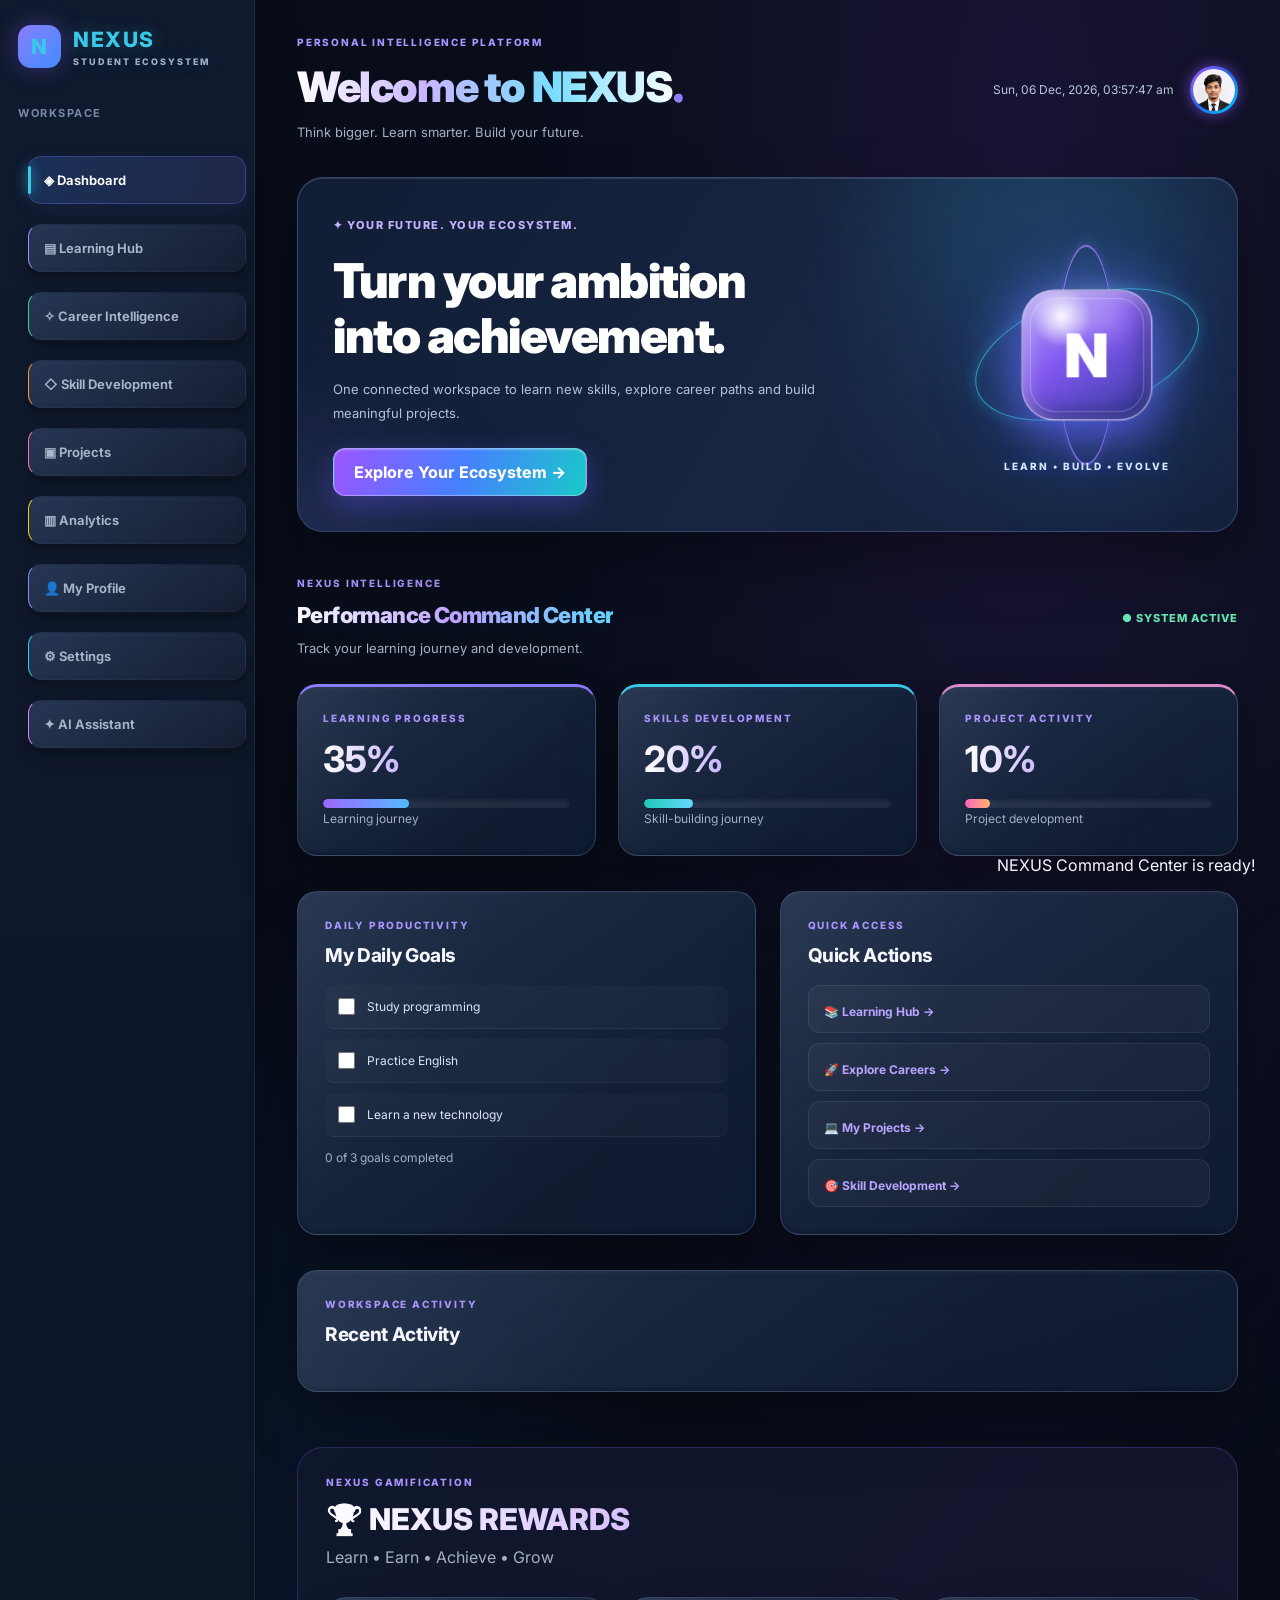
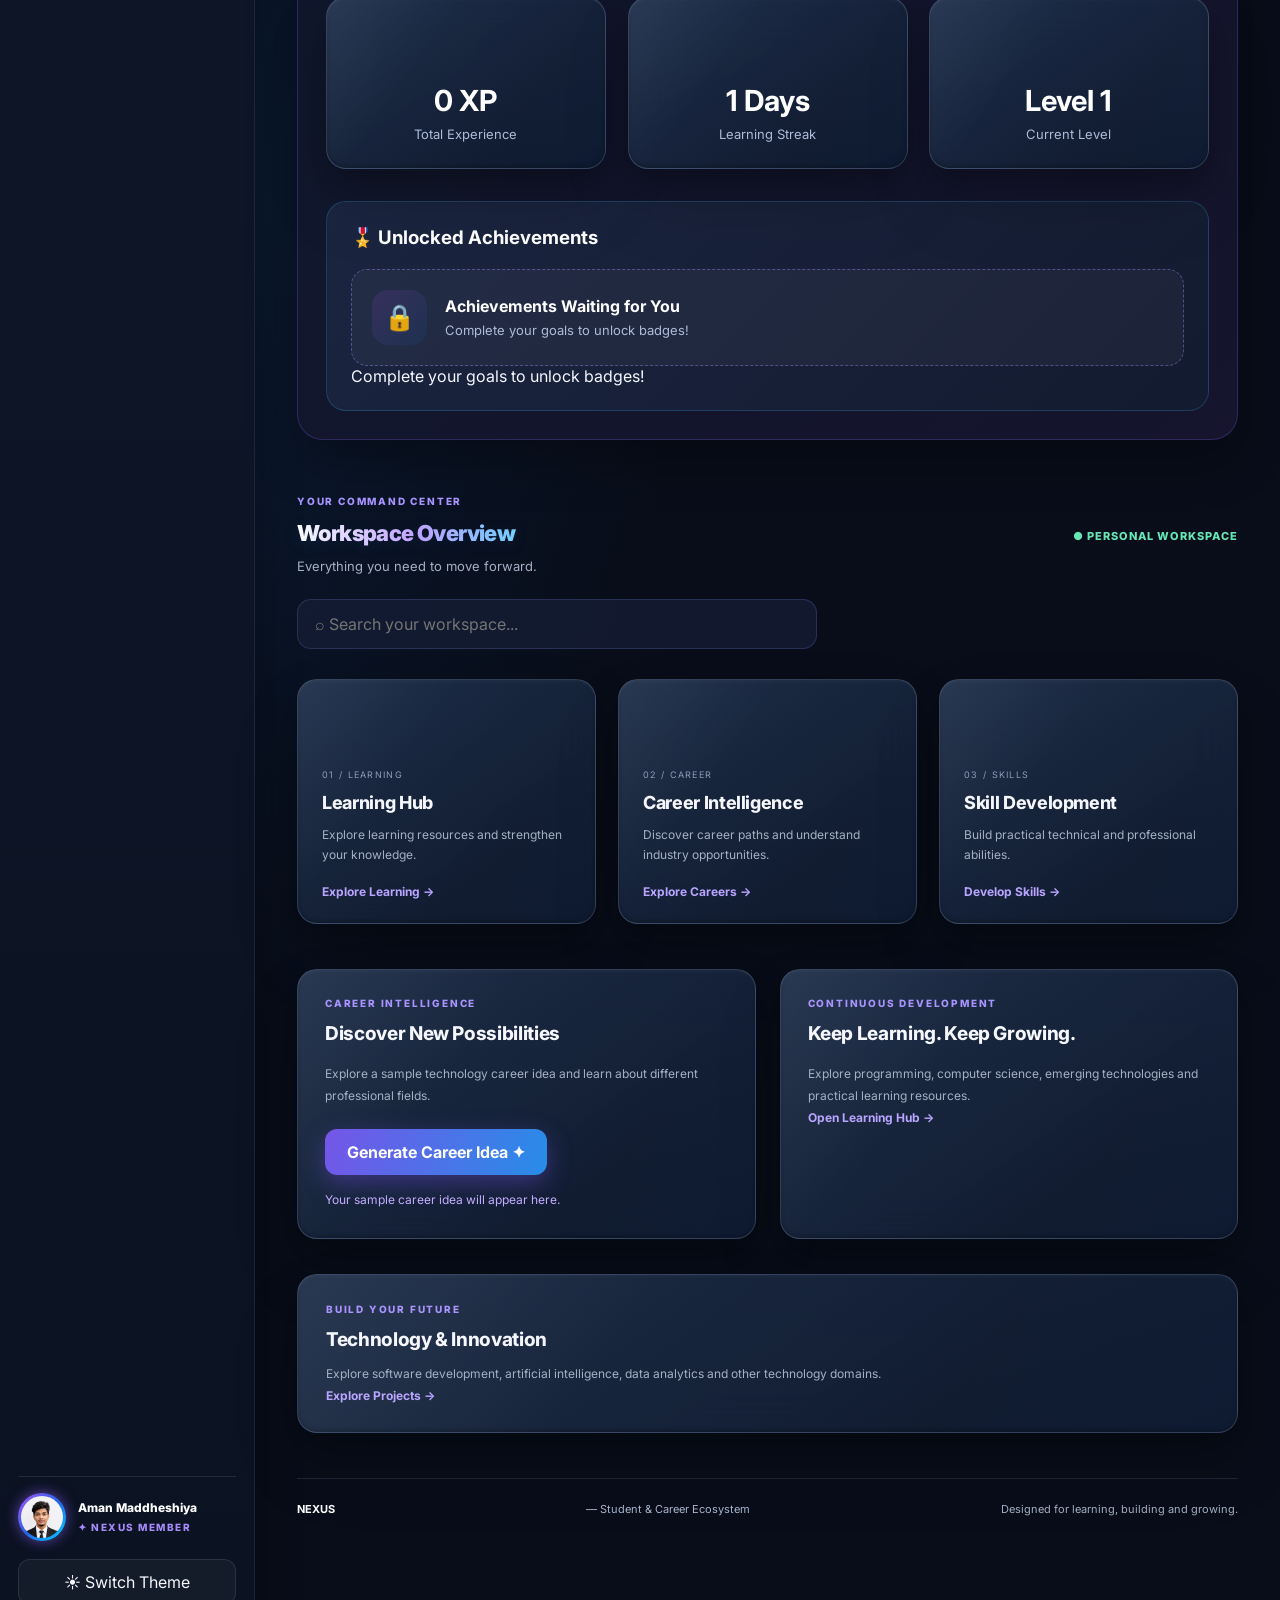
==== commit e7fb55fa: "Update NEXUS frontend and add FastAPI backend" ====
--- a/index.html
+++ b/index.html
@@ -11,6 +11,7 @@
     <link rel="stylesheet" href="style.css">
     <link rel="preconnect" href="https://fonts.googleapis.com">
     <link href="https://fonts.googleapis.com/css2?family=Inter:wght@400;500;600;700;800;900&display=swap" rel="stylesheet">
+    <link rel="icon" type="image/png" href="nexus-logo.png">
 </head>
 
 <body>
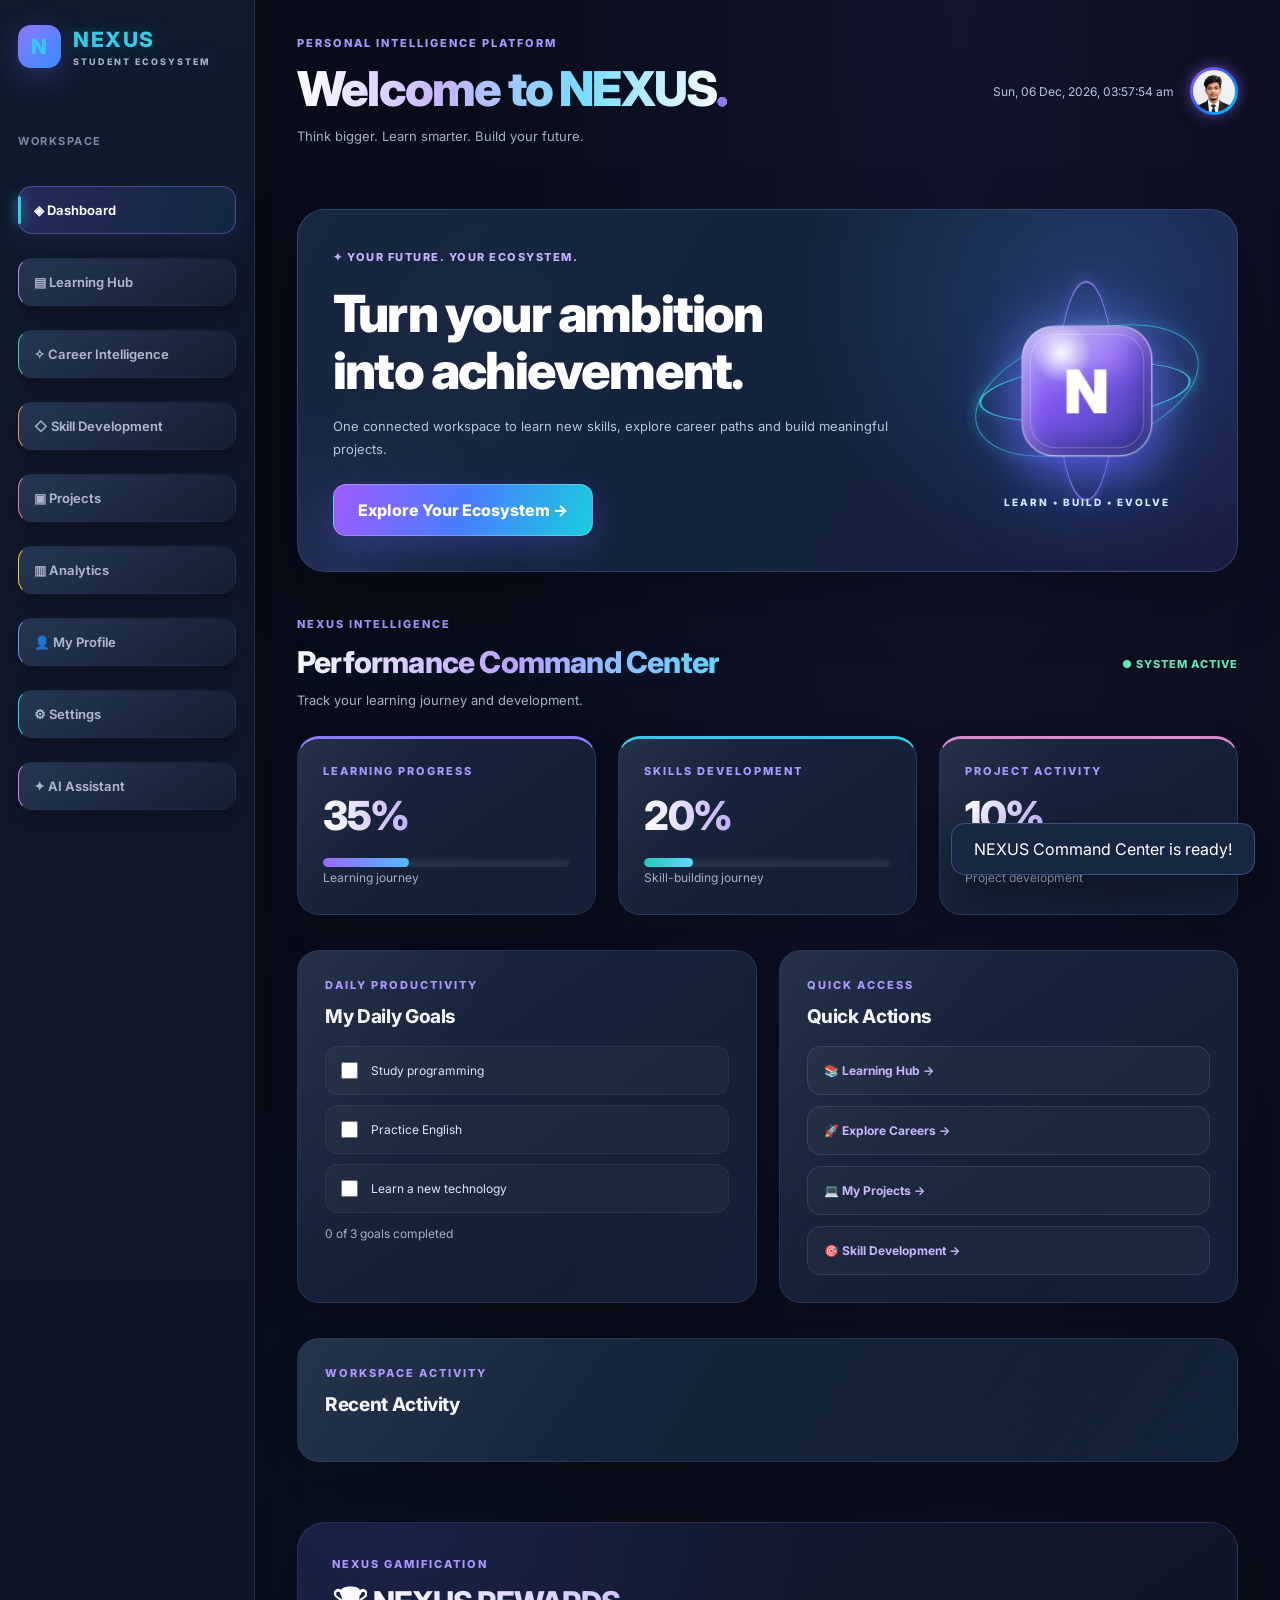
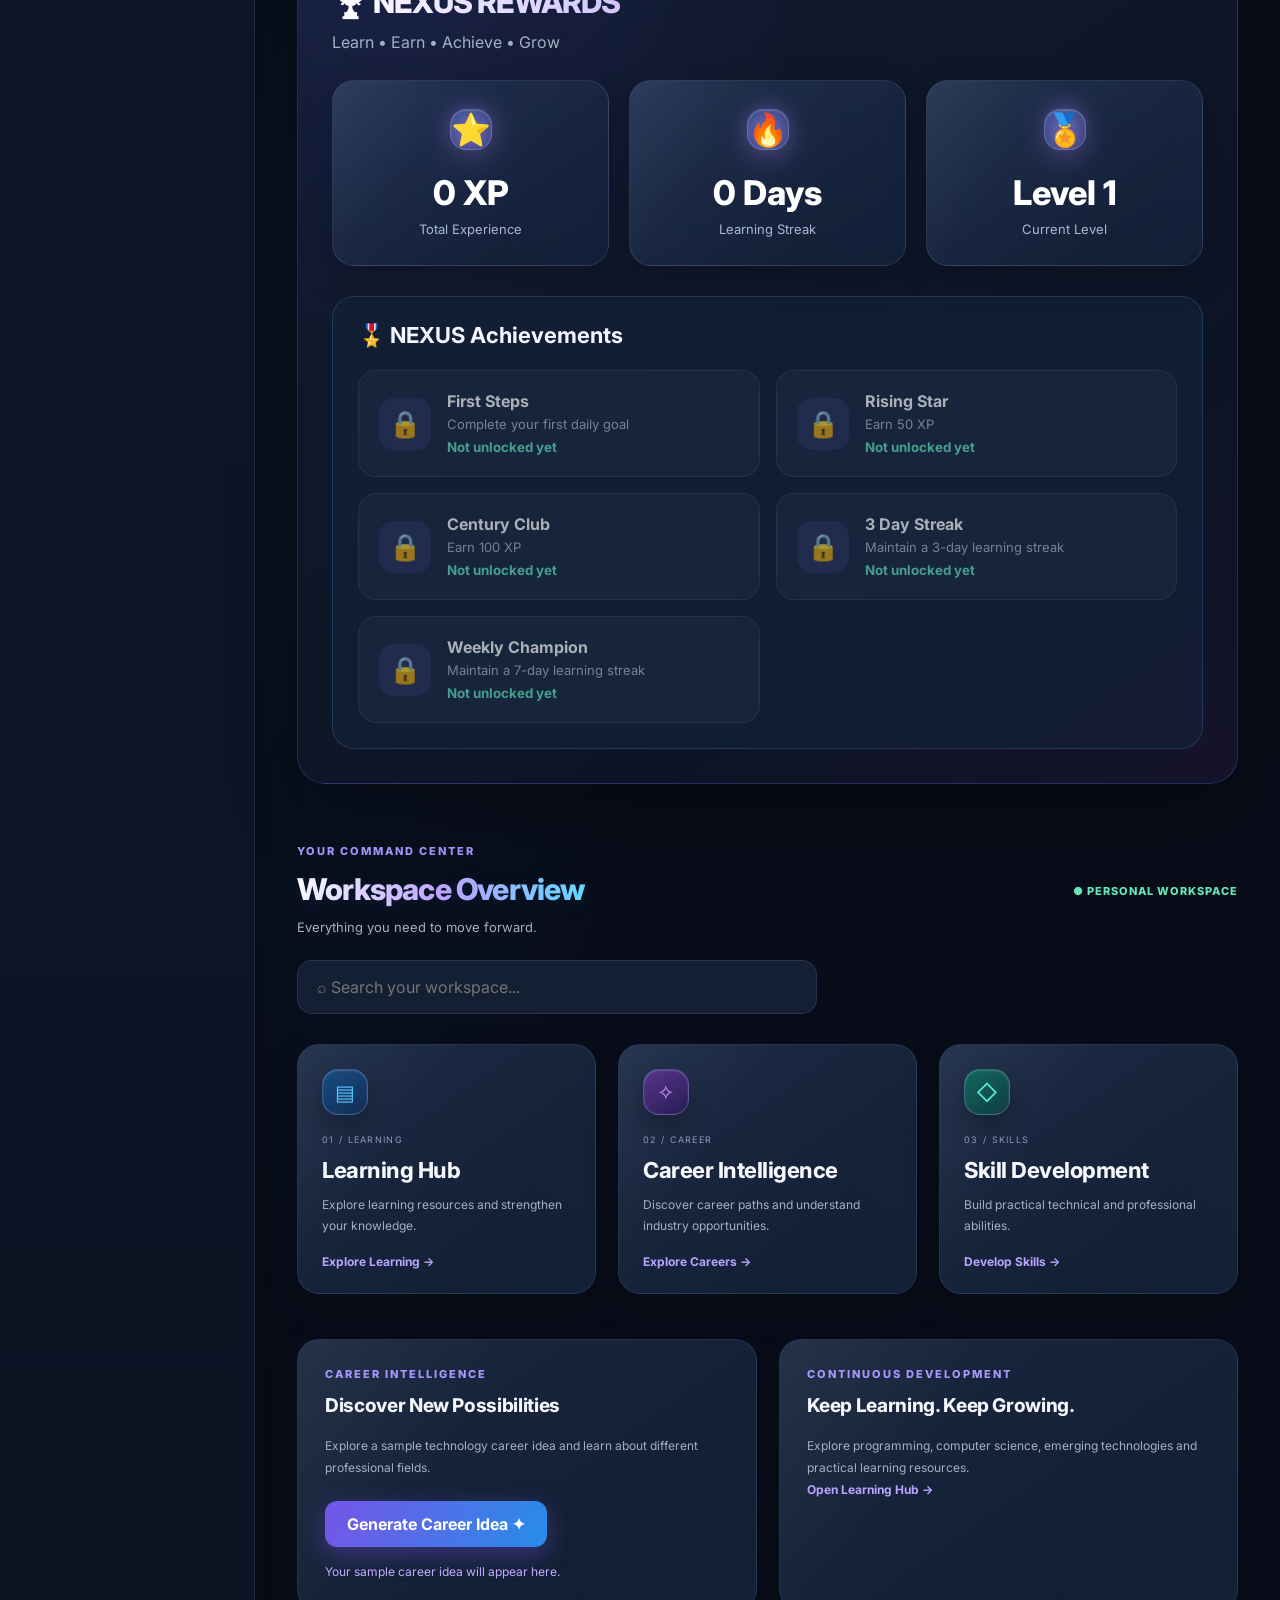
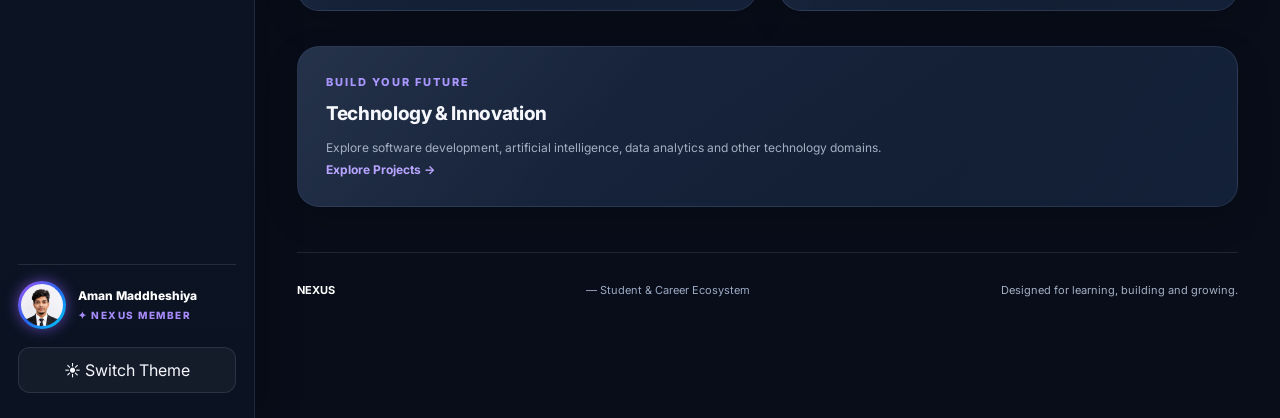
==== commit 49f2acf0: "Update NEXUS achievements design" ====
--- a/index.html
+++ b/index.html
@@ -306,19 +306,13 @@
 
 </div>
 
-    <div class="unlocked-section">
-
-        <h3>🎖️ Unlocked Achievements</h3>
-
-        <div class="locked-achievement">
-            <div class="locked-icon">🔒</div>
-            <div>
-                <strong>Achievements Waiting for You</strong>
-                <p>Complete your goals to unlock badges!</p>
-            </div>
-        </div>
-
-    </div>
+   
+<div class="unlocked-section">
+    <h3>🎖️ NEXUS Achievements</h3>
+
+    <div id="nexusBadges" class="achievement-list"></div>
+</div>
+
 
 </section>
 
@@ -492,7 +486,7 @@
 </div>
 
 <!-- NOTIFICATION -->
-<div id="nexusNotification"></div>
+<div id="nexusNotification" class="nexus-notification"></div>
 
 <script src="script.js"></script>
 </body>
--- a/style.css
+++ b/style.css
@@ -1936,3 +1936,573 @@
         animation: none !important;
     }
 }
+
+/* =====================================
+   NEXUS PREMIUM REWARDS & ACHIEVEMENTS
+===================================== */
+
+.rewards-section {
+    margin: 60px 0;
+    padding: 34px;
+    border: 1px solid rgba(139, 120, 255, 0.22);
+    border-radius: 28px;
+    background:
+        radial-gradient(circle at 10% 0%, rgba(100, 90, 255, 0.12), transparent 35%),
+        linear-gradient(145deg, #111b30, #0d1425 70%, #15132a);
+    box-shadow: 0 25px 70px rgba(0, 0, 0, 0.28);
+}
+
+.rewards-heading {
+    margin-bottom: 28px;
+}
+
+.rewards-heading h2 {
+    font-size: 30px;
+    font-weight: 800;
+    letter-spacing: -1px;
+    margin: 12px 0;
+    background: linear-gradient(90deg, #ffffff, #b8a7ff, #65dcff);
+    background-clip: text;
+    -webkit-background-clip: text;
+    color: transparent;
+}
+
+.reward-stats {
+    display: grid;
+    grid-template-columns: repeat(3, minmax(0, 1fr));
+    gap: 20px;
+    margin: 28px 0;
+}
+
+.reward-card {
+    padding: 28px 20px;
+    text-align: center;
+    border: 1px solid rgba(150, 170, 220, 0.18);
+    border-radius: 22px;
+    background: linear-gradient(
+        145deg,
+        rgba(40, 58, 91, 0.75),
+        rgba(17, 28, 49, 0.9)
+    );
+    box-shadow: 0 12px 35px rgba(0, 0, 0, 0.18);
+    transition: transform 0.3s ease, border-color 0.3s ease;
+}
+
+.reward-card:hover {
+    transform: translateY(-6px);
+    border-color: rgba(120, 190, 255, 0.55);
+}
+
+.reward-icon {
+    font-size: 32px;
+    margin-bottom: 14px;
+}
+
+.reward-card h2 {
+    font-size: 34px;
+    font-weight: 800;
+    margin: 8px 0;
+    color: #ffffff;
+}
+
+.reward-card p {
+    color: #aab9d3;
+}
+
+.unlocked-section {
+    margin-top: 30px;
+    padding: 25px;
+    border-radius: 22px;
+    border: 1px solid rgba(100, 190, 255, 0.18);
+    background: rgba(20, 34, 58, 0.65);
+}
+
+.unlocked-section h3 {
+    font-size: 22px;
+    margin-bottom: 22px;
+    color: #f4f6ff;
+}
+
+#nexusBadges {
+    display: grid;
+    grid-template-columns: repeat(2, minmax(0, 1fr));
+    gap: 16px;
+}
+
+.achievement-card {
+    display: flex;
+    align-items: center;
+    gap: 16px;
+    padding: 20px;
+    min-height: 105px;
+    border: 1px solid rgba(150, 170, 220, 0.16);
+    border-radius: 18px;
+    background: rgba(36, 51, 79, 0.55);
+    transition: 0.3s ease;
+}
+
+.achievement-card:hover {
+    transform: translateY(-4px);
+    border-color: rgba(125, 140, 255, 0.6);
+    background: rgba(51, 65, 102, 0.65);
+}
+
+.achievement-card.locked {
+    opacity: 0.65;
+}
+
+.achievement-card.unlocked {
+    border-color: rgba(70, 220, 190, 0.3);
+}
+
+.achievement-icon {
+    display: grid;
+    place-items: center;
+    min-width: 52px;
+    height: 52px;
+    border-radius: 15px;
+    background: rgba(130, 115, 255, 0.15);
+    font-size: 26px;
+}
+
+.achievement-card strong {
+    display: block;
+    color: #ffffff;
+    font-size: 16px;
+    margin-bottom: 5px;
+}
+
+.achievement-card p {
+    color: #aab9d3;
+    font-size: 13px;
+    margin: 4px 0;
+}
+
+.achievement-card small {
+    color: #63e4c1;
+    font-weight: 700;
+}
+
+/* Notification */
+.nexus-notification,
+#nexusNotification {
+    position: fixed;
+    right: 25px;
+    bottom: 25px;
+    z-index: 9999;
+    max-width: min(360px, calc(100vw - 40px));
+    padding: 15px 22px;
+    border: 1px solid rgba(130, 150, 255, 0.35);
+    border-radius: 14px;
+    background: #172641;
+    color: #ffffff;
+    box-shadow: 0 15px 40px rgba(0, 0, 0, 0.35);
+    opacity: 0;
+    visibility: hidden;
+    pointer-events: none;
+    transform: translateY(12px);
+    transition: 0.3s ease;
+}
+
+.nexus-notification.show,
+#nexusNotification.show {
+    opacity: 1;
+    visibility: visible;
+    transform: translateY(0);
+}
+
+@media (max-width: 800px) {
+    .reward-stats {
+        grid-template-columns: 1fr;
+    }
+
+    #nexusBadges {
+        grid-template-columns: 1fr;
+    }
+
+    .rewards-section {
+        padding: 20px;
+    }
+}
+
+/* =========================================
+   NEXUS — PREMIUM ENTERPRISE UI
+   Dashboard Visual Upgrade
+========================================= */
+
+:root {
+    --nx-bg: #080d19;
+    --nx-surface: #111b2e;
+    --nx-surface-2: #17243b;
+    --nx-border: rgba(151, 174, 220, 0.15);
+    --nx-text: #f4f7ff;
+    --nx-muted: #9baac3;
+    --nx-purple: #9275ff;
+    --nx-blue: #48baff;
+    --nx-cyan: #29d7e8;
+}
+
+/* Main background */
+
+body {
+    background:
+        radial-gradient(ellipse at 75% 0%, rgba(93, 67, 180, 0.13), transparent 36%),
+        radial-gradient(ellipse at 10% 55%, rgba(25, 105, 160, 0.08), transparent 35%),
+        var(--nx-bg);
+    color: var(--nx-text);
+}
+
+/* Sidebar */
+
+.sidebar {
+    background: linear-gradient(180deg, #101a2d, #0b1322);
+    border-right: 1px solid var(--nx-border);
+    backdrop-filter: blur(20px);
+}
+
+.brand {
+    padding-bottom: 28px;
+}
+
+.brand-icon {
+    background: linear-gradient(135deg, #9275ff, #368dff);
+    box-shadow: 0 8px 28px rgba(110, 100, 255, 0.3);
+}
+
+.sidebar nav a {
+    border: 1px solid transparent;
+    border-radius: 14px;
+    margin: 7px 0;
+    transition: all 0.25s ease;
+}
+
+.sidebar nav a:hover {
+    background: rgba(125, 145, 255, 0.12);
+    border-color: rgba(125, 145, 255, 0.2);
+    transform: translateX(4px);
+}
+
+.sidebar nav a.active {
+    background: linear-gradient(
+        110deg,
+        rgba(119, 103, 255, 0.22),
+        rgba(46, 160, 255, 0.10)
+    );
+    border-color: rgba(137, 127, 255, 0.4);
+    box-shadow: 0 8px 25px rgba(60, 85, 180, 0.12);
+}
+
+/* Topbar */
+
+.topbar {
+    padding-bottom: 28px;
+}
+
+.topbar h1 {
+    font-size: clamp(32px, 4vw, 48px);
+    font-weight: 850;
+    letter-spacing: -1.8px;
+    line-height: 1.1;
+}
+
+.topbar h1 span {
+    color: var(--nx-purple);
+}
+
+.eyebrow {
+    color: #a997ff;
+    font-size: 11px;
+    font-weight: 800;
+    letter-spacing: 2px;
+}
+
+/* Hero */
+
+.hero {
+    position: relative;
+    overflow: hidden;
+    isolation: isolate;
+    border: 1px solid rgba(120, 160, 230, 0.25);
+    border-radius: 28px;
+    background:
+        radial-gradient(circle at 85% 25%, rgba(71, 160, 255, 0.22), transparent 35%),
+        linear-gradient(120deg, #182641, #14233d 55%, #1b1c43);
+    box-shadow: 0 25px 65px rgba(0, 0, 0, 0.25);
+}
+
+.hero::before {
+    content: "";
+    position: absolute;
+    inset: 0;
+    z-index: -1;
+    background: linear-gradient(
+        120deg,
+        transparent 35%,
+        rgba(255,255,255,0.035),
+        transparent 75%
+    );
+    pointer-events: none;
+}
+
+.hero h2 {
+    font-size: clamp(34px, 4vw, 54px);
+    font-weight: 850;
+    letter-spacing: -1.8px;
+    line-height: 1.12;
+}
+
+.hero-content > p {
+    color: #b7c4dc;
+    line-height: 1.8;
+    max-width: 560px;
+}
+
+.hero button,
+#welcomeButton {
+    border: 1px solid rgba(255,255,255,0.25);
+    border-radius: 13px;
+    background: linear-gradient(110deg, #a05bff, #497cff, #19cddd);
+    color: white;
+    font-weight: 800;
+    padding: 15px 24px;
+    box-shadow: 0 12px 32px rgba(92, 105, 255, 0.25);
+    transition: transform 0.25s ease, box-shadow 0.25s ease;
+}
+
+.hero button:hover,
+#welcomeButton:hover {
+    transform: translateY(-3px);
+    box-shadow: 0 17px 38px rgba(92, 105, 255, 0.38);
+}
+
+/* Section headings */
+
+.section-heading h2 {
+    font-size: clamp(23px, 2.5vw, 30px);
+    font-weight: 800;
+    letter-spacing: -0.8px;
+}
+
+/* Performance cards */
+
+.performance-grid {
+    gap: 22px;
+}
+
+.performance-card {
+    position: relative;
+    overflow: hidden;
+    border: 1px solid var(--nx-border);
+    border-radius: 22px;
+    background: linear-gradient(145deg, #1b2a45, #111c31);
+    box-shadow: 0 14px 35px rgba(0, 0, 0, 0.18);
+    transition: border-color 0.3s ease, box-shadow 0.3s ease;
+}
+
+.performance-card:hover {
+    border-color: rgba(125, 155, 255, 0.45);
+    box-shadow: 0 18px 40px rgba(0, 0, 0, 0.26);
+}
+
+.performance-card h2 {
+    font-size: 40px;
+    font-weight: 850;
+    letter-spacing: -1.5px;
+}
+
+/* General panels */
+
+.panel {
+    border: 1px solid var(--nx-border);
+    border-radius: 22px;
+    background: linear-gradient(145deg, #192740, #111c30);
+    box-shadow: 0 12px 35px rgba(0, 0, 0, 0.16);
+}
+
+.content-grid {
+    gap: 22px;
+}
+
+/* Daily goals */
+
+.goal-item {
+    display: flex;
+    align-items: center;
+    gap: 13px;
+    padding: 15px;
+    margin: 10px 0;
+    border: 1px solid rgba(150, 170, 210, 0.09);
+    border-radius: 13px;
+    background: rgba(255,255,255,0.035);
+    transition: background 0.2s ease, border-color 0.2s ease;
+}
+
+.goal-item:hover {
+    background: rgba(120, 135, 255, 0.09);
+    border-color: rgba(130, 145, 255, 0.2);
+}
+
+.nexus-goal {
+    accent-color: #9475ff;
+    width: 18px;
+    height: 18px;
+    cursor: pointer;
+}
+
+/* Quick actions */
+
+.quick-actions {
+    display: grid;
+    gap: 11px;
+}
+
+.quick-actions a {
+    padding: 16px;
+    border: 1px solid var(--nx-border);
+    border-radius: 14px;
+    background: rgba(255,255,255,0.035);
+    color: #c6b7ff;
+    font-weight: 700;
+    text-decoration: none;
+    transition: all 0.25s ease;
+}
+
+.quick-actions a:hover {
+    background: rgba(115, 105, 255, 0.12);
+    border-color: rgba(145, 130, 255, 0.35);
+    transform: translateX(5px);
+}
+
+/* Recent activity */
+
+.activity-panel {
+    background: linear-gradient(120deg, #192941, #121e32);
+}
+
+#activityList {
+    padding: 0;
+    list-style: none;
+}
+
+#activityList li {
+    padding: 17px 8px;
+    border-bottom: 1px solid rgba(150, 170, 210, 0.10);
+    color: #b8c6dc;
+}
+
+#activityList li:last-child {
+    border-bottom: 0;
+}
+
+/* Workspace cards */
+
+.cards {
+    gap: 22px;
+}
+
+.cards .card {
+    border: 1px solid var(--nx-border);
+    border-radius: 22px;
+    background: linear-gradient(145deg, #1c2b46, #111c30);
+    box-shadow: 0 14px 35px rgba(0, 0, 0, 0.18);
+    transition: border-color 0.3s ease, box-shadow 0.3s ease;
+}
+
+.cards .card:hover {
+    border-color: rgba(120, 165, 255, 0.45);
+    box-shadow: 0 20px 45px rgba(0, 0, 0, 0.25);
+}
+
+.cards .card h3 {
+    font-size: 22px;
+    letter-spacing: -0.5px;
+}
+
+/* Search */
+
+#nexusSearch {
+    width: min(100%, 600px);
+    padding: 16px 19px;
+    border: 1px solid var(--nx-border);
+    border-radius: 15px;
+    outline: none;
+    background: #141f34;
+    color: white;
+    transition: border-color 0.2s ease, box-shadow 0.2s ease;
+}
+
+#nexusSearch:focus {
+    border-color: #8e79ff;
+    box-shadow: 0 0 0 4px rgba(142, 121, 255, 0.12);
+}
+
+/* Footer */
+
+footer {
+    padding: 30px 0;
+    border-top: 1px solid var(--nx-border);
+    color: var(--nx-muted);
+}
+
+/* Smooth entrance */
+
+@keyframes nexusFadeUp {
+    from {
+        opacity: 0;
+        transform: translateY(14px);
+    }
+    to {
+        opacity: 1;
+        transform: translateY(0);
+    }
+}
+
+.hero,
+.performance-card,
+.rewards-section,
+.activity-panel,
+.cards .card {
+    animation: nexusFadeUp 0.65s ease both;
+}
+
+@media (prefers-reduced-motion: reduce) {
+    *,
+    *::before,
+    *::after {
+        animation-duration: 0.01ms !important;
+        transition-duration: 0.01ms !important;
+    }
+}
+
+/* Responsive layout */
+
+@media (max-width: 900px) {
+    .performance-grid,
+    .cards {
+        grid-template-columns: repeat(2, minmax(0, 1fr));
+    }
+}
+
+@media (max-width: 650px) {
+    .performance-grid,
+    .cards,
+    .content-grid {
+        grid-template-columns: 1fr;
+    }
+
+    .hero {
+        border-radius: 20px;
+    }
+
+    .hero h2 {
+        font-size: 34px;
+    }
+
+    .rewards-section {
+        padding: 18px;
+    }
+
+    .topbar {
+        gap: 15px;
+    }
+}
